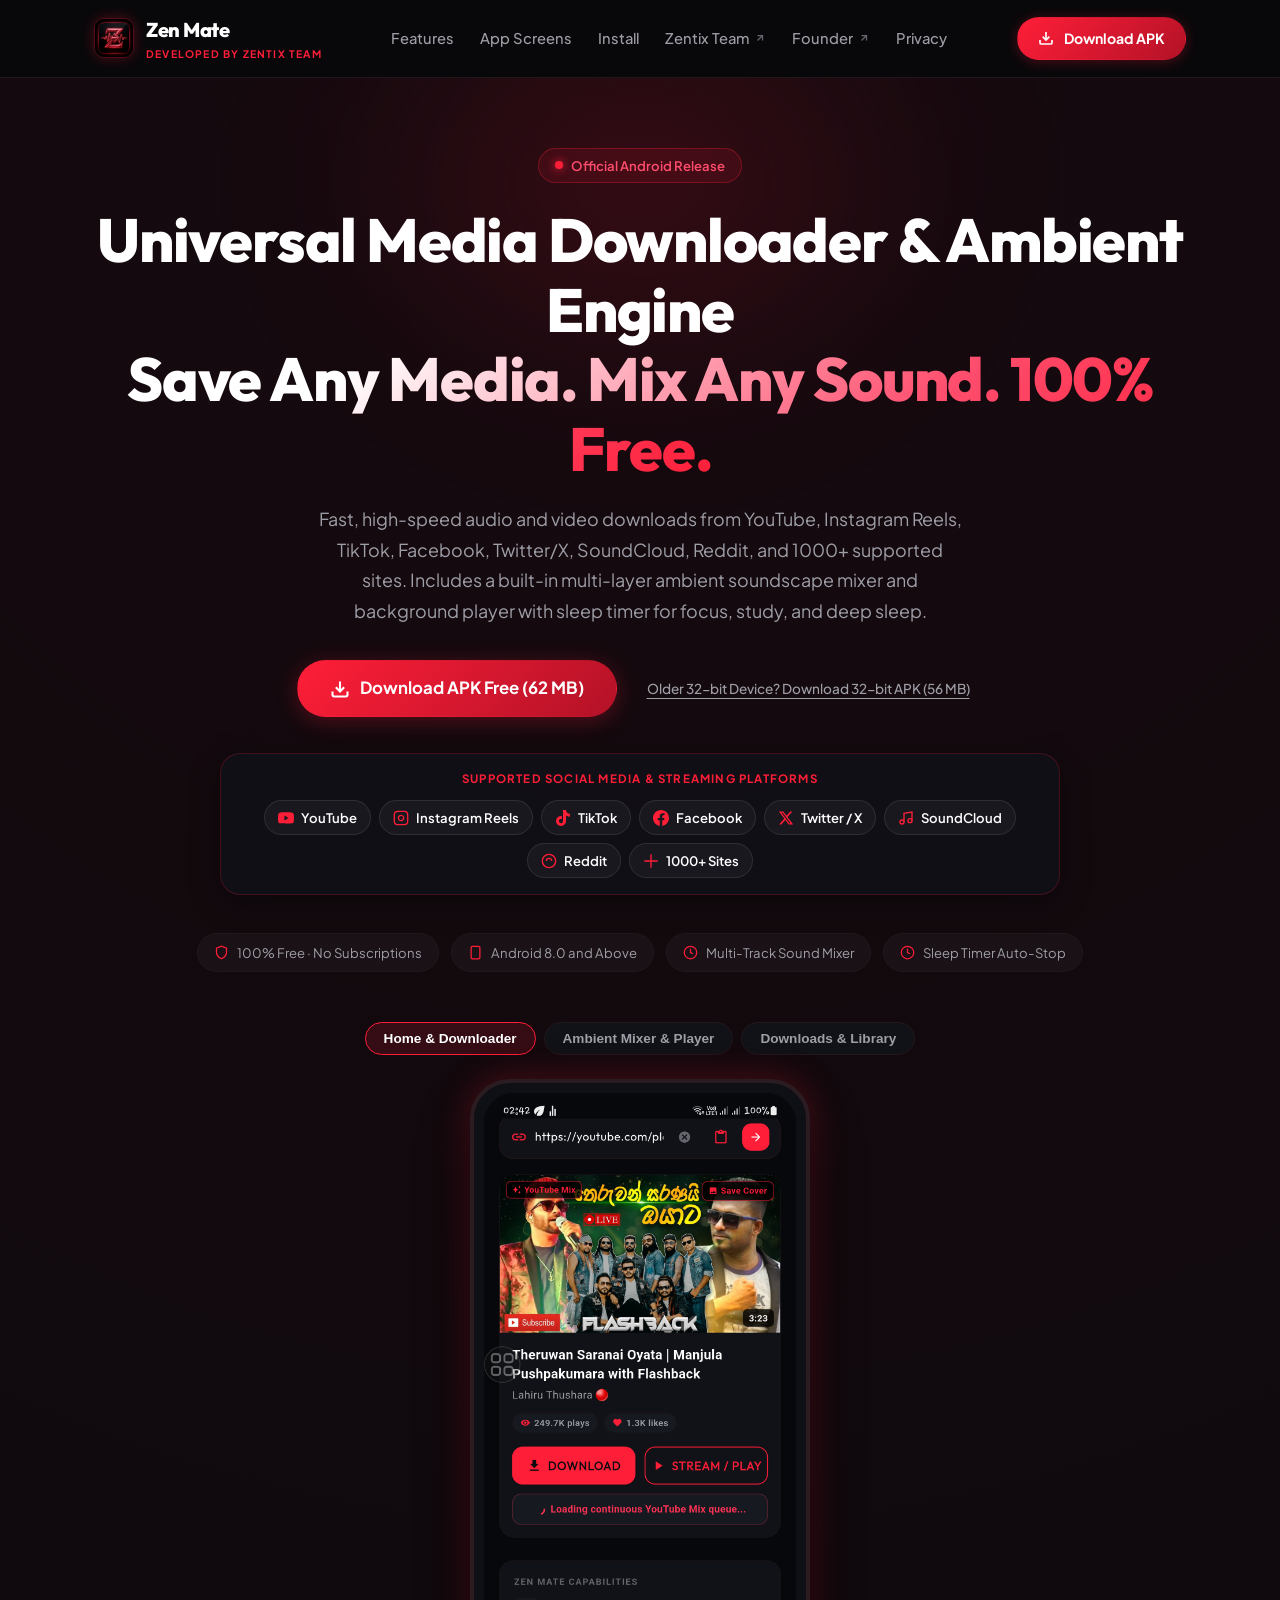
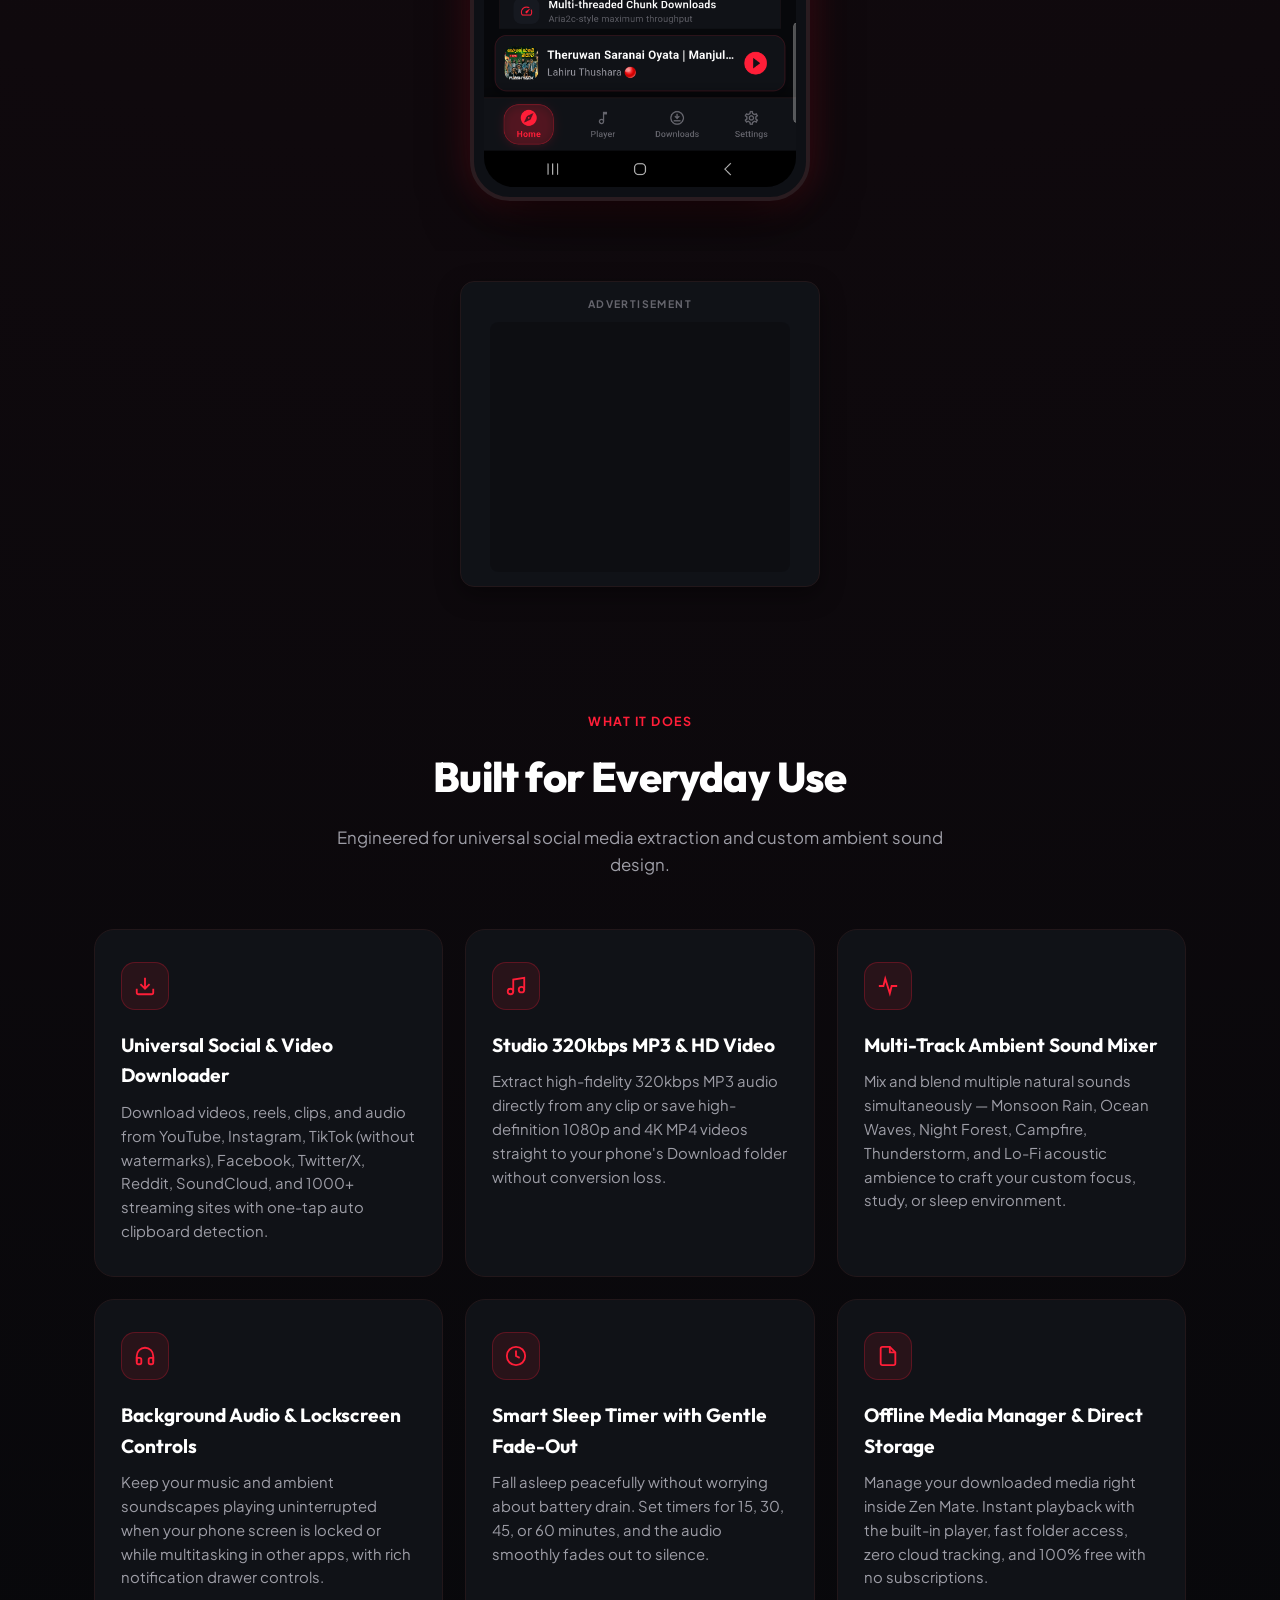
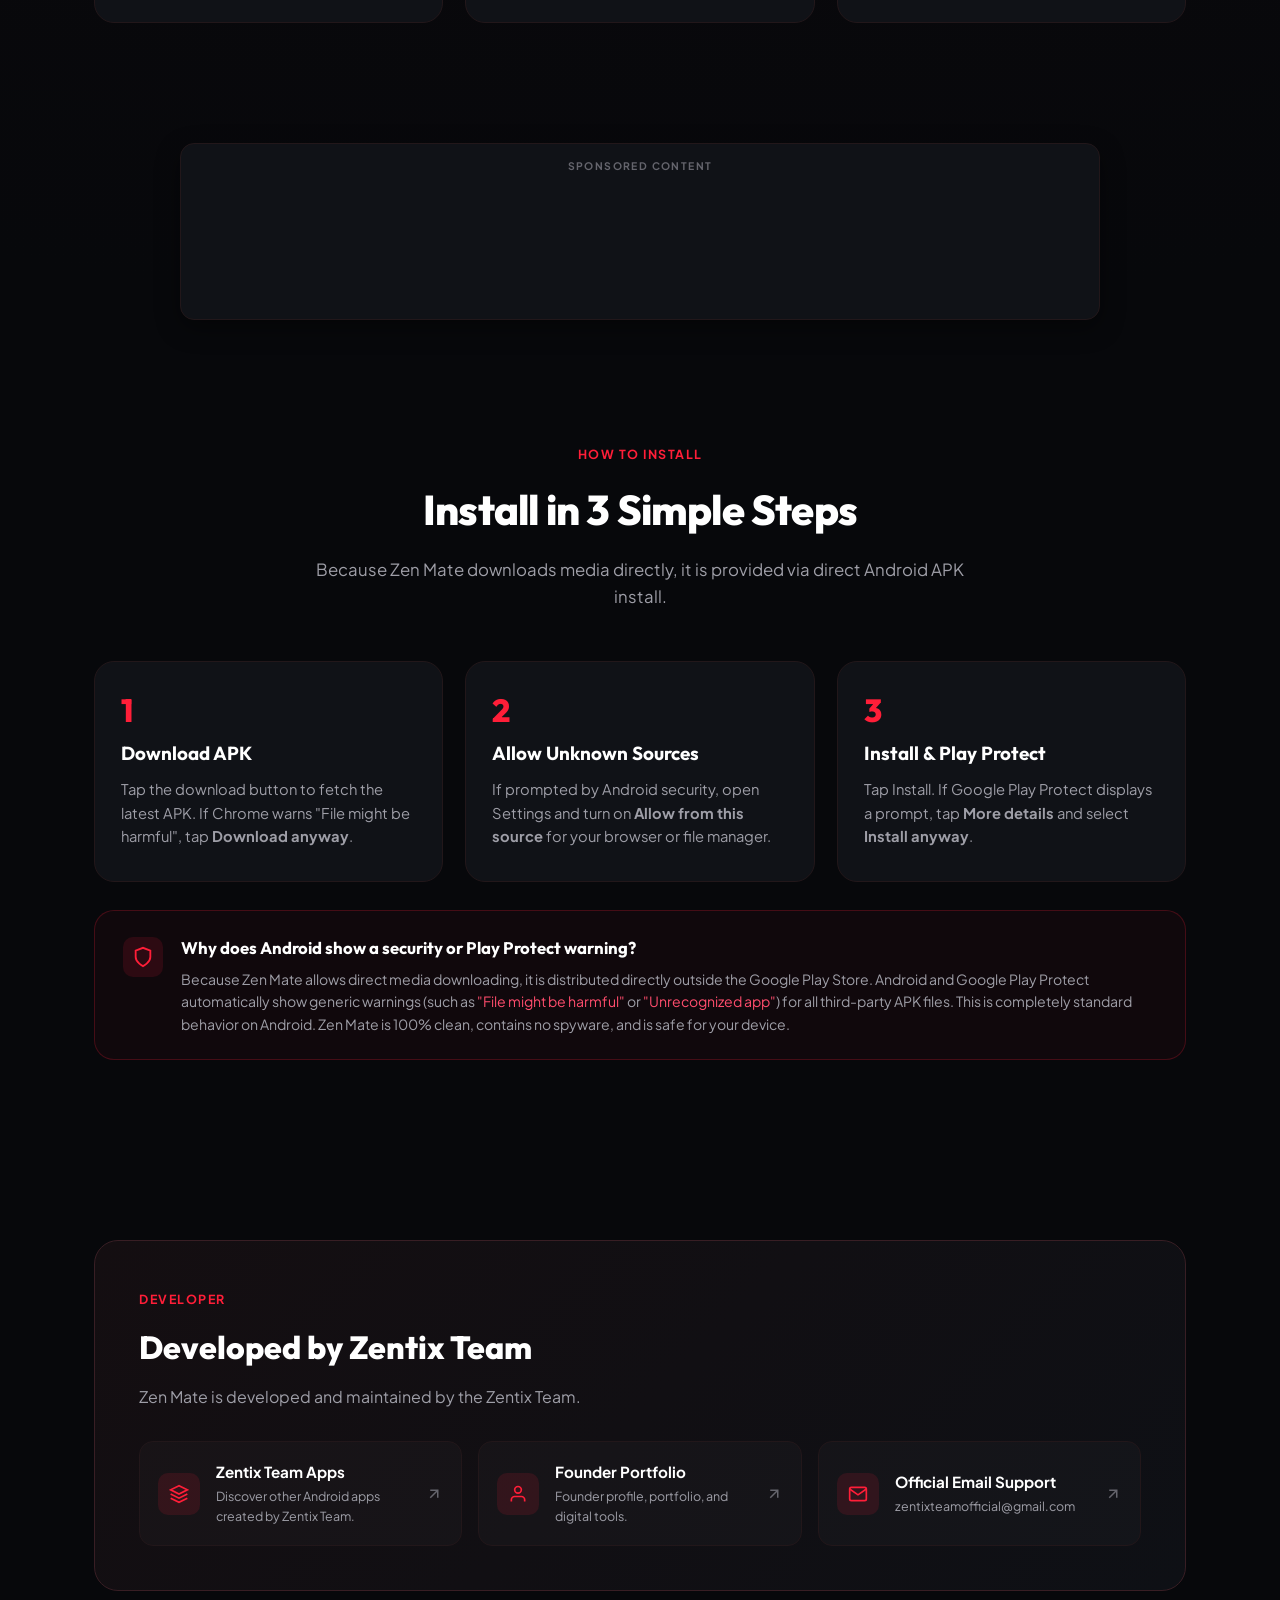
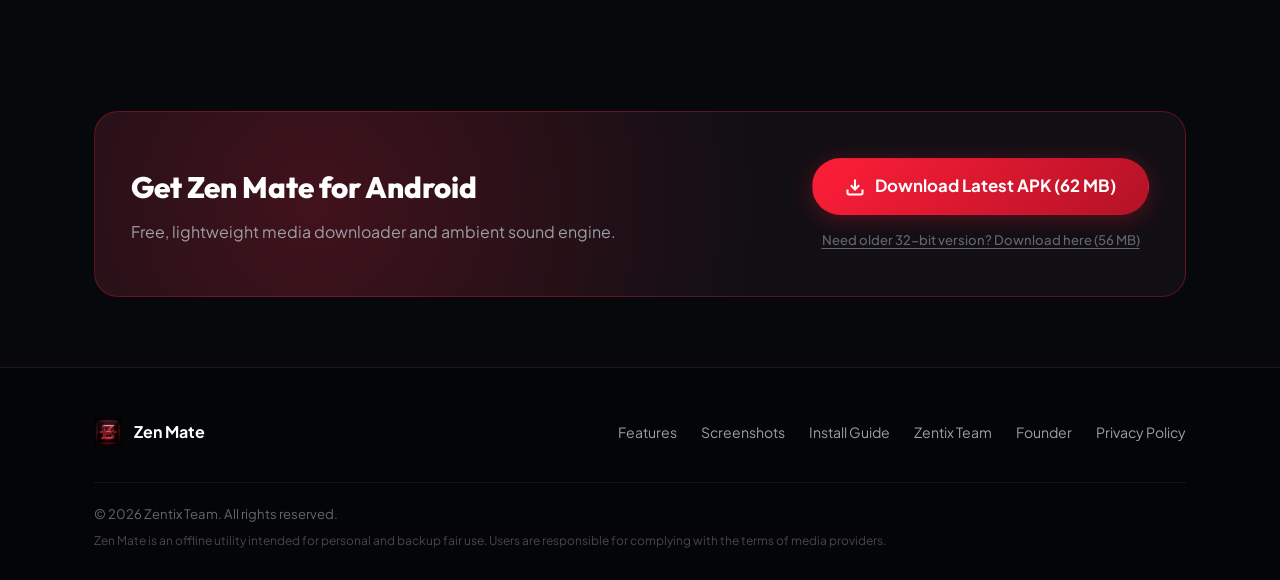
==== index.html @ 872040b6 "Update download CTA with 62MB 64-bit main APK and 56MB 32-bit legacy link" ====
<!DOCTYPE html>
<html lang="en">
<head>
  <meta charset="UTF-8">
  <meta name="viewport" content="width=device-width, initial-scale=1.0">
  
  <!-- Primary Meta Tags -->
  <title>Zen Mate – Universal Social Media Downloader &amp; Ambient Sound Mixer | Zentix Team</title>
  <meta name="title" content="Zen Mate – Universal Social Media Downloader &amp; Ambient Sound Mixer | Zentix Team">
  <meta name="description" content="Download high-quality 320kbps MP3 audio &amp; HD/4K videos from YouTube, Instagram Reels, TikTok, Facebook, Twitter/X, and 1000+ sites. Mix multi-layer ambient soundscapes with sleep timer. 100% Free for Android by Zentix Team.">
  <meta name="keywords" content="Zen Mate, Zen Mate APK, Universal Media Downloader, Instagram Reel Downloader, TikTok Video Downloader, YouTube Audio Downloader, Facebook Video Downloader, Twitter Video Downloader, Ambient Soundscape Mixer, Ambient Music Player, Sleep Timer, Zentix Team">
  <meta name="author" content="Zentix Team">
  <meta name="robots" content="index, follow">
  <link rel="canonical" href="https://kaali-k.github.io/zenmate-app/">

  <!-- Open Graph / Facebook -->
  <meta property="og:type" content="website">
  <meta property="og:url" content="https://kaali-k.github.io/zenmate-app/">
  <meta property="og:title" content="Zen Mate – Universal Social Media Downloader &amp; Ambient Sound Mixer">
  <meta property="og:description" content="Save videos and 320kbps MP3 audio from YouTube, Instagram Reels, TikTok, Facebook, and 1000+ sites. Mix relaxing ambient sounds with sleep timer. Free for Android by Zentix Team.">
  <meta property="og:image" content="app_logo.png">

  <!-- Favicon & Stylesheet -->
  <link rel="icon" type="image/png" href="app_logo.png">
  <link rel="preconnect" href="https://fonts.googleapis.com">
  <link rel="preconnect" href="https://fonts.gstatic.com" crossorigin>
  <link href="https://fonts.googleapis.com/css2?family=Outfit:wght@400;500;600;700;800&family=Plus+Jakarta+Sans:wght@400;500;600;700&display=swap" rel="stylesheet">
  <link rel="stylesheet" href="styles.css?v=1.0.6">

  <!-- Structured Data / JSON-LD for Google Rich Results -->
  <script type="application/ld+json">
  {
    "@context": "https://schema.org",
    "@type": "SoftwareApplication",
    "name": "Zen Mate",
    "operatingSystem": "Android 8.0+",
    "applicationCategory": "MultimediaApplication",
    "offers": {
      "@type": "Offer",
      "price": "0",
      "priceCurrency": "USD"
    },
    "description": "Universal social media video and audio downloader (YouTube, Instagram Reels, TikTok, Facebook, Twitter/X) with a multi-track ambient soundscape mixer and sleep timer for Android.",
    "downloadUrl": "https://github.com/kaali-k/zenmate-app/releases/latest/download/zen-mate-v1.0.0.apk",
    "softwareVersion": "1.0.0",
    "author": {
      "@type": "Organization",
      "name": "Zentix Team",
      "url": "https://kaali-k.github.io/kalanasahan-portfolio/zentix.html"
    }
  }
  </script>
</head>
<body>

  <!-- Navigation Bar -->
  <header class="site-header" id="site-header">
    <div class="nav-container">
      <a href="#hero" class="brand-logo" aria-label="Zen Mate Home">
        <img src="app_logo.png" alt="Zen Mate Icon" class="brand-app-icon">
        <div class="logo-text">
          <span class="brand-title">Zen Mate</span>
          <span class="brand-badge">DEVELOPED BY ZENTIX TEAM</span>
        </div>
      </a>

      <nav class="desktop-nav" aria-label="Main Navigation">
        <a href="#features" class="nav-link">Features</a>
        <a href="#screens" class="nav-link">App Screens</a>
        <a href="#install" class="nav-link">Install</a>
        <a href="https://kaali-k.github.io/kalanasahan-portfolio/zentix.html" target="_blank" rel="noopener" class="nav-link external-link">
          <span>Zentix Team</span>
          <svg width="12" height="12" viewBox="0 0 24 24" fill="none" stroke="currentColor" stroke-width="2.5"><path d="M7 17L17 7M7 7h10v10"/></svg>
        </a>
        <a href="https://kaali-k.github.io/kalanasahan-portfolio/" target="_blank" rel="noopener" class="nav-link external-link">
          <span>Founder</span>
          <svg width="12" height="12" viewBox="0 0 24 24" fill="none" stroke="currentColor" stroke-width="2.5"><path d="M7 17L17 7M7 7h10v10"/></svg>
        </a>
        <a href="privacy.html" class="nav-link">Privacy</a>
      </nav>

      <div class="header-actions">
        <a href="https://github.com/kaali-k/zenmate-app/releases/latest/download/zen-mate-v1.0.0.apk" class="btn btn-download-nav">
          <svg width="16" height="16" viewBox="0 0 24 24" fill="none" stroke="currentColor" stroke-width="2.5">
            <path d="M21 15v4a2 2 0 0 1-2 2H5a2 2 0 0 1-2-2v-4M7 10l5 5 5-5M12 15V3"/>
          </svg>
          <span>Download APK</span>
        </a>
        <button class="mobile-toggle" id="mobile-toggle" aria-label="Toggle navigation menu">
          <svg width="22" height="22" viewBox="0 0 24 24" fill="none" stroke="currentColor" stroke-width="2.5">
            <line x1="3" y1="12" x2="21" y2="12"></line>
            <line x1="3" y1="6" x2="21" y2="6"></line>
            <line x1="3" y1="18" x2="21" y2="18"></line>
          </svg>
        </button>
      </div>
    </div>
  </header>

  <!-- Mobile Menu Drawer -->
  <div class="mobile-drawer" id="mobile-drawer">
    <div class="drawer-content">
      <a href="#features" class="drawer-link">Features</a>
      <a href="#screens" class="drawer-link">App Screens</a>
      <a href="#install" class="drawer-link">Installation Guide</a>
      <a href="https://kaali-k.github.io/kalanasahan-portfolio/zentix.html" target="_blank" rel="noopener" class="drawer-link">Zentix Team</a>
      <a href="https://kaali-k.github.io/kalanasahan-portfolio/" target="_blank" rel="noopener" class="drawer-link">Founder Portfolio</a>
      <a href="privacy.html" class="drawer-link">Privacy Policy</a>
      <a href="https://github.com/kaali-k/zenmate-app/releases/latest/download/zen-mate-v1.0.0.apk" class="btn btn-primary btn-block">
        <svg width="18" height="18" viewBox="0 0 24 24" fill="none" stroke="currentColor" stroke-width="2.5">
          <path d="M21 15v4a2 2 0 0 1-2 2H5a2 2 0 0 1-2-2v-4M7 10l5 5 5-5M12 15V3"/>
        </svg>
        <span>Download APK</span>
      </a>
    </div>
  </div>

  <main>
    <!-- Hero Section -->
    <section class="hero-section" id="hero">
      <div class="hero-background-glow"></div>
      <div class="container hero-container">
        
        <div class="hero-badge">
          <span class="pulse-dot"></span>
          <span>Official Android Release</span>
        </div>

        <h1 class="hero-title">
          Universal Media Downloader &amp; Ambient Engine <br>
          <span class="gradient-text">Save Any Media. Mix Any Sound. 100% Free.</span>
        </h1>

        <p class="hero-description">
          Fast, high-speed audio and video downloads from YouTube, Instagram Reels, TikTok, Facebook, Twitter/X, SoundCloud, Reddit, and 1000+ supported sites. Includes a built-in multi-layer ambient soundscape mixer and background player with sleep timer for focus, study, and deep sleep.
        </p>

        <div class="hero-cta-group">
          <a href="https://github.com/kaali-k/zenmate-app/releases/latest/download/zen-mate-v1.0.0.apk" class="btn btn-primary btn-large">
            <svg width="20" height="20" viewBox="0 0 24 24" fill="none" stroke="currentColor" stroke-width="2.5">
              <path d="M21 15v4a2 2 0 0 1-2 2H5a2 2 0 0 1-2-2v-4M7 10l5 5 5-5M12 15V3"/>
            </svg>
            <span>Download APK Free (62 MB)</span>
          </a>
          <a href="https://github.com/kaali-k/zenmate-app/releases/latest/download/zen-mate-v1.0.0-armeabi-v7a.apk" class="btn-secondary-subtle">
            Older 32-bit Device? Download 32-bit APK (56 MB)
          </a>
        </div>

        <!-- Supported Platforms Strip -->
        <div class="platforms-strip">
          <span class="platforms-label">SUPPORTED SOCIAL MEDIA &amp; STREAMING PLATFORMS</span>
          <div class="platforms-grid">
            <div class="platform-chip">
              <svg width="16" height="16" viewBox="0 0 24 24" fill="currentColor" style="width: 16px; height: 16px; max-width: 16px; max-height: 16px; flex-shrink: 0;"><path d="M23.498 6.186a3.016 3.016 0 0 0-2.122-2.136C19.505 3.545 12 3.545 12 3.545s-7.505 0-9.377.505A3.017 3.017 0 0 0 .502 6.186C0 8.07 0 12 0 12s0 3.93.502 5.814a3.016 3.016 0 0 0 2.122 2.136c1.871.505 9.376.505 9.376.505s7.505 0 9.377-.505a3.015 3.015 0 0 0 2.122-2.136C24 15.93 24 12 24 12s0-3.93-.502-5.814zM9.545 15.568V8.432L15.818 12l-6.273 3.568z"/></svg>
              <span>YouTube</span>
            </div>
            <div class="platform-chip">
              <svg width="16" height="16" viewBox="0 0 24 24" fill="none" stroke="currentColor" stroke-width="2" style="width: 16px; height: 16px; max-width: 16px; max-height: 16px; flex-shrink: 0;"><rect x="2" y="2" width="20" height="20" rx="5" ry="5"/><path d="M16 11.37A4 4 0 1 1 12.63 8 4 4 0 0 1 16 11.37z"/><line x1="17.5" y1="6.5" x2="17.51" y2="6.5"/></svg>
              <span>Instagram Reels</span>
            </div>
            <div class="platform-chip">
              <svg width="16" height="16" viewBox="0 0 24 24" fill="currentColor" style="width: 16px; height: 16px; max-width: 16px; max-height: 16px; flex-shrink: 0;"><path d="M12.525.02c1.31-.02 2.61-.01 3.91-.02.08 1.53.63 3.09 1.75 4.17 1.12 1.11 2.7 1.62 4.24 1.79v4.03c-1.44-.05-2.89-.35-4.2-.97-.57-.26-1.1-.59-1.62-.93-.01 2.92.01 5.84-.02 8.75-.08 1.4-.54 2.79-1.35 3.94-1.31 1.92-3.58 3.17-5.91 3.21-1.43.08-2.86-.31-4.08-1.03-2.02-1.19-3.44-3.37-3.65-5.71-.02-.5-.03-1-.01-1.49.18-1.9 1.12-3.72 2.58-4.96 1.66-1.44 3.98-2.13 6.15-1.72.02 1.48-.04 2.96-.04 4.44-.99-.32-2.15-.23-3.02.37-.63.41-1.11 1.04-1.27 1.76-.23.99-.04 2.09.6 2.89.65.84 1.74 1.27 2.8 1.15 1.05-.09 2.04-.84 2.37-1.87.16-.52.22-1.07.22-1.61V.02z"/></svg>
              <span>TikTok</span>
            </div>
            <div class="platform-chip">
              <svg width="16" height="16" viewBox="0 0 24 24" fill="currentColor" style="width: 16px; height: 16px; max-width: 16px; max-height: 16px; flex-shrink: 0;"><path d="M24 12.073c0-6.627-5.373-12-12-12s-12 5.373-12 12c0 5.99 4.388 10.954 10.125 11.854v-8.385H7.078v-3.47h3.047V9.43c0-3.007 1.792-4.669 4.533-4.669 1.312 0 2.686.235 2.686.235v2.953H15.83c-1.491 0-1.956.925-1.956 1.874v2.25h3.328l-.532 3.47h-2.796v8.385C19.612 23.027 24 18.062 24 12.073z"/></svg>
              <span>Facebook</span>
            </div>
            <div class="platform-chip">
              <svg width="16" height="16" viewBox="0 0 24 24" fill="currentColor" style="width: 16px; height: 16px; max-width: 16px; max-height: 16px; flex-shrink: 0;"><path d="M18.244 2.25h3.308l-7.227 8.26 8.502 11.24H16.17l-5.214-6.817L4.99 21.75H1.68l7.73-8.835L1.254 2.25H8.08l4.713 6.231zm-1.161 17.52h1.833L7.084 4.126H5.117z"/></svg>
              <span>Twitter / X</span>
            </div>
            <div class="platform-chip">
              <svg width="16" height="16" viewBox="0 0 24 24" fill="none" stroke="currentColor" stroke-width="2" style="width: 16px; height: 16px; max-width: 16px; max-height: 16px; flex-shrink: 0;"><path d="M9 18V5l12-2v13"/><circle cx="6" cy="18" r="3"/><circle cx="18" cy="16" r="3"/></svg>
              <span>SoundCloud</span>
            </div>
            <div class="platform-chip">
              <svg width="16" height="16" viewBox="0 0 24 24" fill="none" stroke="currentColor" stroke-width="2" style="width: 16px; height: 16px; max-width: 16px; max-height: 16px; flex-shrink: 0;"><circle cx="12" cy="12" r="10"/><path d="M8 12a4 4 0 0 1 8 0"/></svg>
              <span>Reddit</span>
            </div>
            <div class="platform-chip">
              <svg width="16" height="16" viewBox="0 0 24 24" fill="none" stroke="currentColor" stroke-width="2" style="width: 16px; height: 16px; max-width: 16px; max-height: 16px; flex-shrink: 0;"><path d="M12 2v20M2 12h20"/></svg>
              <span>1000+ Sites</span>
            </div>
          </div>
        </div>

        <div class="hero-specs-row">
          <div class="spec-pill">
            <svg width="15" height="15" viewBox="0 0 24 24" fill="none" stroke="currentColor" stroke-width="2"><path d="M12 22s8-4 8-10V5l-8-3-8 3v7c0 6 8 10 8 10z"/></svg>
            <span>100% Free &middot; No Subscriptions</span>
          </div>
          <div class="spec-pill">
            <svg width="15" height="15" viewBox="0 0 24 24" fill="none" stroke="currentColor" stroke-width="2"><rect x="5" y="2" width="14" height="20" rx="2" ry="2"/><line x1="12" y1="18" x2="12.01" y2="18"/></svg>
            <span>Android 8.0 and Above</span>
          </div>
          <div class="spec-pill">
            <svg width="15" height="15" viewBox="0 0 24 24" fill="none" stroke="currentColor" stroke-width="2"><circle cx="12" cy="12" r="10"/><polyline points="12 6 12 12 16 14"/></svg>
            <span>Multi-Track Sound Mixer</span>
          </div>
          <div class="spec-pill">
            <svg width="15" height="15" viewBox="0 0 24 24" fill="none" stroke="currentColor" stroke-width="2"><circle cx="12" cy="12" r="10"/><polyline points="12 6 12 12 16 14"/></svg>
            <span>Sleep Timer Auto-Stop</span>
          </div>
        </div>

        <!-- Real Phone Showcase -->
        <div class="showcase-wrapper" id="screens">
          <div class="screen-tabs">
            <button class="screen-tab-btn active" data-img="screen_home.png">Home &amp; Downloader</button>
            <button class="screen-tab-btn" data-img="screen_player.png">Ambient Mixer &amp; Player</button>
            <button class="screen-tab-btn" data-img="screen_downloads.png">Downloads &amp; Library</button>
          </div>

          <div class="phone-mockup-container">
            <div class="phone-frame">
              <img src="screen_home.png" alt="Zen Mate Real App Screen" id="app-preview-screen" class="phone-screen-img">
            </div>
          </div>
        </div>

      </div>
    </section>

    <!-- Sponsored Section: 300x250 Banner -->
    <section class="section-ad" aria-label="Advertisement">
      <div class="container ad-container">
        <div class="ad-card ad-card-300">
          <span class="ad-tag">Advertisement</span>
          <div class="ad-frame-300">
            <script>
              atOptions = {
                'key' : 'c265e5c5b1304de368f0e6b3b4fc4745',
                'format' : 'iframe',
                'height' : 250,
                'width' : 300,
                'params' : {}
              };
            </script>
            <script src="https://www.highrevenueformat.com/c265e5c5b1304de368f0e6b3b4fc4745/invoke.js"></script>
          </div>
        </div>
      </div>
    </section>

    <!-- Real Features Grid -->
    <section class="section" id="features">
      <div class="container">
        
        <div class="section-header">
          <span class="section-tag">WHAT IT DOES</span>
          <h2 class="section-title">Built for Everyday Use</h2>
          <p class="section-sub">Engineered for universal social media extraction and custom ambient sound design.</p>
        </div>

        <div class="features-grid">
          
          <div class="feature-card">
            <div class="feature-icon">
              <svg width="22" height="22" viewBox="0 0 24 24" fill="none" stroke="currentColor" stroke-width="2">
                <path d="M21 15v4a2 2 0 0 1-2 2H5a2 2 0 0 1-2-2v-4M7 10l5 5 5-5M12 15V3"/>
              </svg>
            </div>
            <h3 class="feature-name">Universal Social &amp; Video Downloader</h3>
            <p class="feature-desc">
              Download videos, reels, clips, and audio from YouTube, Instagram, TikTok (without watermarks), Facebook, Twitter/X, Reddit, SoundCloud, and 1000+ streaming sites with one-tap auto clipboard detection.
            </p>
          </div>

          <div class="feature-card">
            <div class="feature-icon">
              <svg width="22" height="22" viewBox="0 0 24 24" fill="none" stroke="currentColor" stroke-width="2">
                <path d="M9 18V5l12-2v13"/>
                <circle cx="6" cy="18" r="3"/>
                <circle cx="18" cy="16" r="3"/>
              </svg>
            </div>
            <h3 class="feature-name">Studio 320kbps MP3 &amp; HD Video</h3>
            <p class="feature-desc">
              Extract high-fidelity 320kbps MP3 audio directly from any clip or save high-definition 1080p and 4K MP4 videos straight to your phone's Download folder without conversion loss.
            </p>
          </div>

          <div class="feature-card">
            <div class="feature-icon">
              <svg width="22" height="22" viewBox="0 0 24 24" fill="none" stroke="currentColor" stroke-width="2">
                <path d="M2 12h5l2-8 5 16 2-8h6"/>
              </svg>
            </div>
            <h3 class="feature-name">Multi-Track Ambient Sound Mixer</h3>
            <p class="feature-desc">
              Mix and blend multiple natural sounds simultaneously — Monsoon Rain, Ocean Waves, Night Forest, Campfire, Thunderstorm, and Lo-Fi acoustic ambience to craft your custom focus, study, or sleep environment.
            </p>
          </div>

          <div class="feature-card">
            <div class="feature-icon">
              <svg width="22" height="22" viewBox="0 0 24 24" fill="none" stroke="currentColor" stroke-width="2">
                <path d="M3 18v-6a9 9 0 0 1 18 0v6"/>
                <path d="M21 19a2 2 0 0 1-2 2h-1a2 2 0 0 1-2-2v-3a2 2 0 0 1 2-2h3zM3 19a2 2 0 0 0 2 2h1a2 2 0 0 0 2-2v-3a2 2 0 0 0-2-2H3z"/>
              </svg>
            </div>
            <h3 class="feature-name">Background Audio &amp; Lockscreen Controls</h3>
            <p class="feature-desc">
              Keep your music and ambient soundscapes playing uninterrupted when your phone screen is locked or while multitasking in other apps, with rich notification drawer controls.
            </p>
          </div>

          <div class="feature-card">
            <div class="feature-icon">
              <svg width="22" height="22" viewBox="0 0 24 24" fill="none" stroke="currentColor" stroke-width="2">
                <circle cx="12" cy="12" r="10"/>
                <polyline points="12 6 12 12 16 14"/>
              </svg>
            </div>
            <h3 class="feature-name">Smart Sleep Timer with Gentle Fade-Out</h3>
            <p class="feature-desc">
              Fall asleep peacefully without worrying about battery drain. Set timers for 15, 30, 45, or 60 minutes, and the audio smoothly fades out to silence.
            </p>
          </div>

          <div class="feature-card">
            <div class="feature-icon">
              <svg width="22" height="22" viewBox="0 0 24 24" fill="none" stroke="currentColor" stroke-width="2">
                <path d="M14 2H6a2 2 0 0 0-2 2v16a2 2 0 0 0 2 2h12a2 2 0 0 0 2-2V8z"/>
                <polyline points="14 2 14 8 20 8"/>
              </svg>
            </div>
            <h3 class="feature-name">Offline Media Manager &amp; Direct Storage</h3>
            <p class="feature-desc">
              Manage your downloaded media right inside Zen Mate. Instant playback with the built-in player, fast folder access, zero cloud tracking, and 100% free with no subscriptions.
            </p>
          </div>

        </div>

      </div>
    </section>

    <!-- Sponsored Section: Native Banner -->
    <section class="section-ad" aria-label="Sponsored Content">
      <div class="container ad-container">
        <div class="ad-card ad-card-native">
          <span class="ad-tag">Sponsored Content</span>
          <div class="ad-frame-native">
            <script async="async" data-cfasync="false" src="https://pl31809830.profitableratecpmnetwork.com/7ef6e58835ddd1752daaa0b163b25281/invoke.js"></script>
            <div id="container-7ef6e58835ddd1752daaa0b163b25281"></div>
          </div>
        </div>
      </div>
    </section>

    <!-- Installation Steps -->
    <section class="section" id="install">
      <div class="container">
        
        <div class="section-header">
          <span class="section-tag">HOW TO INSTALL</span>
          <h2 class="section-title">Install in 3 Simple Steps</h2>
          <p class="section-sub">Because Zen Mate downloads media directly, it is provided via direct Android APK install.</p>
        </div>

        <div class="steps-row">
          
          <div class="step-card">
            <div class="step-num">1</div>
            <h3 class="step-title">Download APK</h3>
            <p class="step-desc">
              Tap the download button to fetch the latest APK. If Chrome warns "File might be harmful", tap <strong>Download anyway</strong>.
            </p>
          </div>

          <div class="step-card">
            <div class="step-num">2</div>
            <h3 class="step-title">Allow Unknown Sources</h3>
            <p class="step-desc">
              If prompted by Android security, open Settings and turn on <strong>Allow from this source</strong> for your browser or file manager.
            </p>
          </div>

          <div class="step-card">
            <div class="step-num">3</div>
            <h3 class="step-title">Install &amp; Play Protect</h3>
            <p class="step-desc">
              Tap Install. If Google Play Protect displays a prompt, tap <strong>More details</strong> and select <strong>Install anyway</strong>.
            </p>
          </div>

        </div>

        <!-- Android Security Warning Clarification Card -->
        <div class="security-notice-card">
          <div class="security-icon">
            <svg width="22" height="22" viewBox="0 0 24 24" fill="none" stroke="currentColor" stroke-width="2">
              <path d="M12 22s8-4 8-10V5l-8-3-8 3v7c0 6 8 10 8 10z"/>
            </svg>
          </div>
          <div class="security-text">
            <h4 class="security-title">Why does Android show a security or Play Protect warning?</h4>
            <p class="security-desc">
              Because Zen Mate allows direct media downloading, it is distributed directly outside the Google Play Store. Android and Google Play Protect automatically show generic warnings (such as <em>"File might be harmful"</em> or <em>"Unrecognized app"</em>) for all third-party APK files. This is completely standard behavior on Android. Zen Mate is 100% clean, contains no spyware, and is safe for your device.
            </p>
          </div>
        </div>

      </div>
    </section>

    <!-- Developer & Team Section -->
    <section class="section" id="team">
      <div class="container">
        
        <div class="team-card">
          <div class="team-header">
            <span class="section-tag">DEVELOPER</span>
            <h2 class="team-title">Developed by Zentix Team</h2>
            <p class="team-sub">
              Zen Mate is developed and maintained by the Zentix Team.
            </p>
          </div>

          <div class="team-links-grid">
            
            <a href="https://kaali-k.github.io/kalanasahan-portfolio/zentix.html" target="_blank" rel="noopener" class="link-tile">
              <div class="link-tile-icon">
                <svg width="20" height="20" viewBox="0 0 24 24" fill="none" stroke="currentColor" stroke-width="2">
                  <polygon points="12 2 2 7 12 12 22 7 12 2"/>
                  <polyline points="2 17 12 22 22 17"/>
                  <polyline points="2 12 12 17 22 12"/>
                </svg>
              </div>
              <div class="link-tile-content">
                <div class="link-tile-label">Zentix Team Apps</div>
                <div class="link-tile-desc">Discover other Android apps created by Zentix Team.</div>
              </div>
              <svg width="18" height="18" viewBox="0 0 24 24" fill="none" stroke="currentColor" stroke-width="2" class="arrow"><path d="M7 17L17 7M7 7h10v10"/></svg>
            </a>

            <a href="https://kaali-k.github.io/kalanasahan-portfolio/" target="_blank" rel="noopener" class="link-tile">
              <div class="link-tile-icon">
                <svg width="20" height="20" viewBox="0 0 24 24" fill="none" stroke="currentColor" stroke-width="2">
                  <path d="M20 21v-2a4 4 0 0 0-4-4H8a4 4 0 0 0-4 4v2"/>
                  <circle cx="12" cy="7" r="4"/>
                </svg>
              </div>
              <div class="link-tile-content">
                <div class="link-tile-label">Founder Portfolio</div>
                <div class="link-tile-desc">Founder profile, portfolio, and digital tools.</div>
              </div>
              <svg width="18" height="18" viewBox="0 0 24 24" fill="none" stroke="currentColor" stroke-width="2" class="arrow"><path d="M7 17L17 7M7 7h10v10"/></svg>
            </a>

            <a href="mailto:zentixteamofficial@gmail.com" class="link-tile">
              <div class="link-tile-icon">
                <svg width="20" height="20" viewBox="0 0 24 24" fill="none" stroke="currentColor" stroke-width="2">
                  <path d="M4 4h16c1.1 0 2 .9 2 2v12c0 1.1-.9 2-2 2H4c-1.1 0-2-.9-2-2V6c0-1.1.9-2 2-2z"/>
                  <polyline points="22,6 12,13 2,6"/>
                </svg>
              </div>
              <div class="link-tile-content">
                <div class="link-tile-label">Official Email Support</div>
                <div class="link-tile-desc">zentixteamofficial@gmail.com</div>
              </div>
              <svg width="18" height="18" viewBox="0 0 24 24" fill="none" stroke="currentColor" stroke-width="2" class="arrow"><path d="M7 17L17 7M7 7h10v10"/></svg>
            </a>

          </div>
        </div>

      </div>
    </section>

    <!-- Bottom CTA Banner -->
    <section class="section section-cta">
      <div class="container">
        <div class="cta-banner">
          <div class="cta-content">
            <h2 class="cta-title">Get Zen Mate for Android</h2>
            <p class="cta-desc">Free, lightweight media downloader and ambient sound engine.</p>
          </div>
          <div class="cta-actions">
            <a href="https://github.com/kaali-k/zenmate-app/releases/latest/download/zen-mate-v1.0.0.apk" class="btn btn-primary btn-large">
              <svg width="20" height="20" viewBox="0 0 24 24" fill="none" stroke="currentColor" stroke-width="2.5">
                <path d="M21 15v4a2 2 0 0 1-2 2H5a2 2 0 0 1-2-2v-4M7 10l5 5 5-5M12 15V3"/>
              </svg>
              <span>Download Latest APK (62 MB)</span>
            </a>
            <a href="https://github.com/kaali-k/zenmate-app/releases/latest/download/zen-mate-v1.0.0-armeabi-v7a.apk" class="btn-legacy-link">
              Need older 32-bit version? Download here (56 MB)
            </a>
          </div>
        </div>
      </div>
    </section>
  </main>

  <!-- Site Footer -->
  <footer class="site-footer">
    <div class="container">
      <div class="footer-top">
        <div class="footer-brand">
          <img src="app_logo.png" alt="Zen Mate Icon" style="width: 28px; height: 28px; border-radius: 6px;">
          <span style="font-weight: 700; font-size: 1rem;">Zen Mate</span>
        </div>

        <div class="footer-nav">
          <a href="#features">Features</a>
          <a href="#screens">Screenshots</a>
          <a href="#install">Install Guide</a>
          <a href="https://kaali-k.github.io/kalanasahan-portfolio/zentix.html" target="_blank" rel="noopener">Zentix Team</a>
          <a href="https://kaali-k.github.io/kalanasahan-portfolio/" target="_blank" rel="noopener">Founder</a>
          <a href="privacy.html">Privacy Policy</a>
        </div>
      </div>

      <div class="footer-bottom">
        <p class="copyright">&copy; 2026 Zentix Team. All rights reserved.</p>
        <p class="disclaimer">Zen Mate is an offline utility intended for personal and backup fair use. Users are responsible for complying with the terms of media providers.</p>
      </div>
    </div>
  </footer>

  <script src="main.js"></script>
  <!-- Adsterra Social Bar -->
  <script src="https://pl31809831.profitableratecpmnetwork.com/8f/b7/fa/8fb7fa68ab37b7ca4417a68e17747038.js"></script>
</body>
</html>
---- styles.css ----
/* ==========================================================================
   Zen Mate – Official Red & Black AMOLED Theme
   Aesthetics: Deep AMOLED Black (#07080B), Electric Crimson Red (#FF1E38), 
   Clean Glassmorphism, Micro-interactions. Zero emojis.
   ========================================================================== */

:root {
  --bg-dark: #07080B;
  --bg-card: #101217;
  --bg-card-hover: #161922;
  --border-subtle: #22171A;
  --border-focus: #381E24;
  
  --crimson-red: #FF1E38;
  --crimson-glow: rgba(255, 30, 56, 0.28);
  --crimson-secondary: #FF4D6D;
  --crimson-deep: #B31227;
  
  --text-main: #FFFFFF;
  --text-muted: #9E9EA7;
  --text-dim: #65656D;

  --font-heading: 'Outfit', -apple-system, BlinkMacSystemFont, sans-serif;
  --font-body: 'Plus Jakarta Sans', -apple-system, BlinkMacSystemFont, sans-serif;

  --radius-sm: 8px;
  --radius-md: 14px;
  --radius-lg: 20px;
  --radius-full: 9999px;

  --transition-smooth: all 0.22s cubic-bezier(0.16, 1, 0.3, 1);
}

*, *::before, *::after {
  box-sizing: border-box;
  margin: 0;
  padding: 0;
}

html {
  scroll-behavior: smooth;
  font-size: 16px;
  background-color: var(--bg-dark);
  color: var(--text-main);
}

body {
  font-family: var(--font-body);
  line-height: 1.6;
  overflow-x: hidden;
  background: radial-gradient(circle at 50% 0%, #170A0F 0%, #07080B 65%);
  -webkit-font-smoothing: antialiased;
}

a {
  color: inherit;
  text-decoration: none;
}

code {
  font-family: ui-monospace, SFMono-Regular, Menlo, Monaco, Consolas, monospace;
  background: rgba(255, 30, 56, 0.1);
  padding: 2px 6px;
  border-radius: 4px;
  font-size: 0.9em;
  color: var(--crimson-secondary);
}

.container {
  max-width: 1140px;
  margin: 0 auto;
  padding: 0 24px;
}

/* ==========================================================================
   Header & Navigation
   ========================================================================== */

.site-header {
  position: sticky;
  top: 0;
  z-index: 100;
  backdrop-filter: blur(16px);
  -webkit-backdrop-filter: blur(16px);
  background: rgba(7, 8, 11, 0.88);
  border-bottom: 1px solid var(--border-subtle);
  transition: var(--transition-smooth);
}

.nav-container {
  max-width: 1140px;
  margin: 0 auto;
  padding: 14px 24px;
  display: flex;
  align-items: center;
  justify-content: space-between;
}

.brand-logo {
  display: flex;
  align-items: center;
  gap: 12px;
}

.brand-app-icon {
  width: 40px;
  height: 40px;
  border-radius: 10px;
  object-fit: cover;
  box-shadow: 0 0 14px var(--crimson-glow);
  border: 1px solid rgba(255, 30, 56, 0.3);
}

.logo-text {
  display: flex;
  flex-direction: column;
}

.brand-title {
  font-family: var(--font-heading);
  font-weight: 800;
  font-size: 1.25rem;
  letter-spacing: -0.5px;
  color: #FFF;
}

.brand-badge {
  font-size: 0.65rem;
  letter-spacing: 1.2px;
  font-weight: 700;
  color: var(--crimson-red);
}

.desktop-nav {
  display: flex;
  align-items: center;
  gap: 26px;
}

.nav-link {
  color: var(--text-muted);
  font-size: 0.92rem;
  font-weight: 500;
  transition: var(--transition-smooth);
  display: inline-flex;
  align-items: center;
  gap: 5px;
}

.nav-link:hover {
  color: var(--crimson-red);
}

.external-link svg {
  color: var(--text-dim);
  transition: var(--transition-smooth);
}

.external-link:hover svg {
  color: var(--crimson-red);
  transform: translate(2px, -2px);
}

.header-actions {
  display: flex;
  align-items: center;
  gap: 16px;
}

.btn {
  display: inline-flex;
  align-items: center;
  justify-content: center;
  gap: 10px;
  font-family: var(--font-body);
  font-weight: 600;
  font-size: 0.95rem;
  padding: 10px 22px;
  border-radius: var(--radius-full);
  cursor: pointer;
  transition: var(--transition-smooth);
  border: 1px solid transparent;
}

.btn-download-nav {
  background: linear-gradient(135deg, var(--crimson-red), var(--crimson-deep));
  color: #FFFFFF;
  font-weight: 700;
  font-size: 0.88rem;
  padding: 9px 20px;
  box-shadow: 0 2px 14px var(--crimson-glow);
}

.btn-download-nav:hover {
  transform: translateY(-2px);
  box-shadow: 0 4px 22px rgba(255, 30, 56, 0.45);
}

.btn-primary {
  background: linear-gradient(135deg, var(--crimson-red), var(--crimson-deep));
  color: #FFFFFF;
  font-weight: 700;
  box-shadow: 0 4px 22px var(--crimson-glow);
}

.btn-primary:hover {
  transform: translateY(-2px);
  box-shadow: 0 6px 28px rgba(255, 30, 56, 0.5);
}

.btn-secondary {
  background: rgba(255, 255, 255, 0.04);
  border: 1px solid var(--border-subtle);
  color: var(--text-main);
}

.btn-secondary:hover {
  background: rgba(255, 255, 255, 0.08);
  border-color: var(--border-focus);
  transform: translateY(-2px);
}

.btn-large {
  padding: 14px 32px;
  font-size: 1.05rem;
}

.mobile-toggle {
  display: none;
  background: none;
  border: none;
  color: var(--text-main);
  cursor: pointer;
}

.mobile-drawer {
  display: none;
  background: var(--bg-card);
  border-bottom: 1px solid var(--border-subtle);
  padding: 20px 24px;
}

.drawer-content {
  display: flex;
  flex-direction: column;
  gap: 16px;
}

.drawer-link {
  color: var(--text-muted);
  font-size: 1.05rem;
  font-weight: 500;
  padding: 8px 0;
}

/* ==========================================================================
   Hero Section
   ========================================================================== */

.hero-section {
  position: relative;
  padding: 70px 0 50px;
  text-align: center;
  overflow: hidden;
}

.hero-background-glow {
  position: absolute;
  top: -120px;
  left: 50%;
  transform: translateX(-50%);
  width: 650px;
  height: 450px;
  background: radial-gradient(ellipse, rgba(255, 30, 56, 0.18) 0%, rgba(179, 18, 39, 0.08) 50%, transparent 70%);
  filter: blur(80px);
  pointer-events: none;
  z-index: 0;
}

.hero-container {
  position: relative;
  z-index: 1;
}

.hero-badge {
  display: inline-flex;
  align-items: center;
  gap: 8px;
  background: rgba(255, 30, 56, 0.1);
  border: 1px solid rgba(255, 30, 56, 0.3);
  padding: 6px 16px;
  border-radius: var(--radius-full);
  font-size: 0.82rem;
  font-weight: 600;
  color: var(--crimson-secondary);
  margin-bottom: 22px;
}

.pulse-dot {
  width: 8px;
  height: 8px;
  border-radius: 50%;
  background: var(--crimson-red);
  box-shadow: 0 0 10px var(--crimson-red);
  animation: pulse 2s infinite;
}

@keyframes pulse {
  0%, 100% { opacity: 1; transform: scale(1); }
  50% { opacity: 0.4; transform: scale(0.85); }
}

.hero-title {
  font-family: var(--font-heading);
  font-size: clamp(2.3rem, 5vw, 3.8rem);
  font-weight: 800;
  line-height: 1.15;
  letter-spacing: -1.2px;
  margin-bottom: 20px;
}

.gradient-text {
  background: linear-gradient(135deg, #FFFFFF 20%, var(--crimson-secondary) 70%, var(--crimson-red) 100%);
  -webkit-background-clip: text;
  -webkit-text-fill-color: transparent;
}

.hero-description {
  max-width: 650px;
  margin: 0 auto 34px;
  color: var(--text-muted);
  font-size: 1.12rem;
  line-height: 1.7;
}

.hero-cta-group {
  display: flex;
  align-items: center;
  justify-content: center;
  gap: 16px;
  flex-wrap: wrap;
  margin-bottom: 36px;
}

.hero-specs-row {
  display: flex;
  align-items: center;
  justify-content: center;
  gap: 12px;
  flex-wrap: wrap;
  margin-bottom: 50px;
}

.spec-pill {
  display: inline-flex;
  align-items: center;
  gap: 8px;
  background: rgba(255, 255, 255, 0.03);
  border: 1px solid var(--border-subtle);
  padding: 8px 16px;
  border-radius: var(--radius-full);
  font-size: 0.82rem;
  color: var(--text-muted);
}

.spec-pill svg {
  color: var(--crimson-red);
}

.platforms-strip {
  max-width: 840px;
  margin: 0 auto 38px;
  padding: 16px 22px;
  background: rgba(16, 18, 24, 0.75);
  backdrop-filter: blur(14px);
  border: 1px solid rgba(255, 30, 56, 0.2);
  border-radius: var(--radius-lg);
  display: flex;
  flex-direction: column;
  gap: 12px;
  align-items: center;
  box-shadow: 0 8px 30px rgba(0, 0, 0, 0.35);
}

.platforms-label {
  font-size: 0.72rem;
  font-weight: 700;
  letter-spacing: 1.2px;
  color: var(--crimson-red);
}

.platforms-grid {
  display: flex;
  align-items: center;
  justify-content: center;
  gap: 8px;
  flex-wrap: wrap;
}

.platform-chip {
  display: inline-flex;
  align-items: center;
  gap: 7px;
  background: rgba(255, 255, 255, 0.04);
  border: 1px solid rgba(255, 255, 255, 0.09);
  padding: 6px 13px;
  border-radius: var(--radius-full);
  font-size: 0.82rem;
  font-weight: 600;
  color: var(--text-main);
  transition: var(--transition-smooth);
}

.platform-chip:hover {
  border-color: rgba(255, 30, 56, 0.45);
  background: rgba(255, 30, 56, 0.1);
  transform: translateY(-1px);
}

.platform-chip svg {
  width: 16px !important;
  height: 16px !important;
  max-width: 16px !important;
  max-height: 16px !important;
  flex-shrink: 0 !important;
  color: var(--crimson-red);
}

/* ==========================================================================
   Real Screen Showcase / Showcase Carousel
   ========================================================================== */

.showcase-wrapper {
  max-width: 760px;
  margin: 0 auto;
}

.screen-tabs {
  display: flex;
  justify-content: center;
  gap: 10px;
  margin-bottom: 24px;
}

.screen-tab-btn {
  background: var(--bg-card);
  border: 1px solid var(--border-subtle);
  padding: 8px 18px;
  border-radius: var(--radius-full);
  color: var(--text-muted);
  font-size: 0.85rem;
  font-weight: 600;
  cursor: pointer;
  transition: var(--transition-smooth);
}

.screen-tab-btn:hover {
  border-color: var(--crimson-red);
  color: #FFF;
}

.screen-tab-btn.active {
  background: rgba(255, 30, 56, 0.15);
  border-color: var(--crimson-red);
  color: #FFF;
}

.phone-mockup-container {
  display: flex;
  justify-content: center;
}

.phone-frame {
  max-width: 340px;
  background: #0E1015;
  border: 4px solid #2A1C20;
  border-radius: 40px;
  padding: 10px;
  box-shadow: 0 25px 60px -15px rgba(0, 0, 0, 0.9), 0 0 35px var(--crimson-glow);
  position: relative;
  overflow: hidden;
}

.phone-screen-img {
  width: 100%;
  height: auto;
  border-radius: 30px;
  display: block;
  box-shadow: inset 0 0 10px rgba(0,0,0,0.5);
}

/* ==========================================================================
   Section Components
   ========================================================================== */

.section {
  padding: 90px 0;
  position: relative;
}

.section-header {
  text-align: center;
  max-width: 650px;
  margin: 0 auto 50px;
}

.section-tag {
  display: inline-block;
  font-size: 0.78rem;
  letter-spacing: 1.5px;
  font-weight: 700;
  color: var(--crimson-red);
  margin-bottom: 12px;
}

.section-title {
  font-family: var(--font-heading);
  font-size: clamp(2rem, 4vw, 2.6rem);
  font-weight: 800;
  letter-spacing: -0.8px;
  margin-bottom: 14px;
}

.section-sub {
  color: var(--text-muted);
  font-size: 1.05rem;
}

/* ==========================================================================
   Features Grid
   ========================================================================== */

.features-grid {
  display: grid;
  grid-template-columns: repeat(auto-fit, minmax(320px, 1fr));
  gap: 22px;
}

.feature-card {
  background: var(--bg-card);
  border: 1px solid var(--border-subtle);
  border-radius: var(--radius-lg);
  padding: 32px 26px;
  transition: var(--transition-smooth);
}

.feature-card:hover {
  background: var(--bg-card-hover);
  border-color: var(--border-focus);
  transform: translateY(-4px);
  box-shadow: 0 12px 30px rgba(0, 0, 0, 0.5);
}

.feature-icon {
  width: 48px;
  height: 48px;
  background: rgba(255, 30, 56, 0.1);
  border: 1px solid rgba(255, 30, 56, 0.25);
  border-radius: 14px;
  display: flex;
  align-items: center;
  justify-content: center;
  color: var(--crimson-red);
  margin-bottom: 20px;
}

.feature-name {
  font-family: var(--font-heading);
  font-size: 1.2rem;
  font-weight: 700;
  margin-bottom: 10px;
  color: #FFF;
}

.feature-desc {
  color: var(--text-muted);
  font-size: 0.93rem;
  line-height: 1.6;
}

/* ==========================================================================
   Installation Steps
   ========================================================================== */

.steps-row {
  display: grid;
  grid-template-columns: repeat(auto-fit, minmax(280px, 1fr));
  gap: 22px;
}

.step-card {
  background: var(--bg-card);
  border: 1px solid var(--border-subtle);
  border-radius: var(--radius-lg);
  padding: 32px 26px;
}

.step-num {
  font-family: var(--font-heading);
  font-size: 2rem;
  font-weight: 800;
  color: var(--crimson-red);
  margin-bottom: 12px;
  line-height: 1;
}

.step-title {
  font-family: var(--font-heading);
  font-size: 1.18rem;
  font-weight: 700;
  margin-bottom: 10px;
}

.step-desc {
  color: var(--text-muted);
  font-size: 0.92rem;
}

.security-notice-card {
  margin-top: 28px;
  background: rgba(255, 30, 56, 0.04);
  border: 1px solid rgba(255, 30, 56, 0.22);
  border-radius: var(--radius-lg);
  padding: 24px 28px;
  display: flex;
  align-items: flex-start;
  gap: 18px;
}

.security-icon {
  width: 40px;
  height: 40px;
  border-radius: 10px;
  background: rgba(255, 30, 56, 0.12);
  color: var(--crimson-red);
  display: flex;
  align-items: center;
  justify-content: center;
  flex-shrink: 0;
  margin-top: 2px;
}

.security-title {
  font-family: var(--font-heading);
  font-size: 1.05rem;
  font-weight: 700;
  color: #FFFFFF;
  margin-bottom: 6px;
}

.security-desc {
  font-size: 0.88rem;
  color: var(--text-muted);
  line-height: 1.6;
}

.security-desc em {
  color: var(--crimson-secondary);
  font-style: normal;
}

/* ==========================================================================
   Team & Developer Card
   ========================================================================== */

.team-card {
  background: linear-gradient(135deg, #140E11, #0E1015);
  border: 1px solid var(--border-focus);
  border-radius: 24px;
  padding: 44px;
}

.team-header {
  max-width: 680px;
  margin-bottom: 32px;
}

.team-title {
  font-family: var(--font-heading);
  font-size: 2rem;
  font-weight: 800;
  margin-bottom: 10px;
}

.team-sub {
  color: var(--text-muted);
  font-size: 1rem;
}

.team-links-grid {
  display: grid;
  grid-template-columns: repeat(auto-fit, minmax(280px, 1fr));
  gap: 16px;
}

.link-tile {
  background: rgba(255, 255, 255, 0.02);
  border: 1px solid var(--border-subtle);
  border-radius: 14px;
  padding: 18px;
  display: flex;
  align-items: center;
  gap: 16px;
  transition: var(--transition-smooth);
}

.link-tile:hover {
  background: rgba(255, 255, 255, 0.05);
  border-color: var(--crimson-red);
  transform: translateY(-2px);
}

.link-tile-icon {
  width: 42px;
  height: 42px;
  border-radius: 10px;
  background: rgba(255, 30, 56, 0.12);
  color: var(--crimson-red);
  display: flex;
  align-items: center;
  justify-content: center;
  flex-shrink: 0;
}

.link-tile-content {
  flex: 1;
}

.link-tile-label {
  font-size: 0.95rem;
  font-weight: 700;
  color: #FFF;
  margin-bottom: 3px;
}

.link-tile-desc {
  font-size: 0.78rem;
  color: var(--text-muted);
}

.link-tile .arrow {
  color: var(--text-dim);
  transition: var(--transition-smooth);
}

.link-tile:hover .arrow {
  color: var(--crimson-red);
  transform: translate(3px, -3px);
}

/* ==========================================================================
   Bottom CTA Banner
   ========================================================================== */

.section-cta {
  padding: 30px 0 70px;
}

.cta-banner {
  background: radial-gradient(circle at 20% 50%, rgba(255, 30, 56, 0.2), transparent 50%),
              #120F14;
  border: 1px solid rgba(255, 30, 56, 0.3);
  border-radius: 24px;
  padding: 46px 36px;
  display: flex;
  align-items: center;
  justify-content: space-between;
  gap: 24px;
}

.cta-title {
  font-family: var(--font-heading);
  font-size: 1.85rem;
  font-weight: 800;
  margin-bottom: 8px;
}

.cta-desc {
  color: var(--text-muted);
  font-size: 1rem;
}

/* ==========================================================================
   Footer
   ========================================================================== */

.site-footer {
  background: #040507;
  border-top: 1px solid var(--border-subtle);
  padding: 50px 0 30px;
}

.footer-top {
  display: flex;
  justify-content: space-between;
  align-items: center;
  flex-wrap: wrap;
  gap: 24px;
  margin-bottom: 36px;
}

.footer-brand {
  display: flex;
  align-items: center;
  gap: 12px;
}

.footer-nav {
  display: flex;
  gap: 24px;
}

.footer-nav a {
  color: var(--text-muted);
  font-size: 0.88rem;
  transition: var(--transition-smooth);
}

.footer-nav a:hover {
  color: var(--crimson-red);
}

.footer-bottom {
  border-top: 1px solid #1A1316;
  padding-top: 20px;
  display: flex;
  flex-direction: column;
  gap: 8px;
}

.copyright {
  font-size: 0.82rem;
  color: var(--text-dim);
}

.disclaimer {
  font-size: 0.75rem;
  color: #4D454A;
  line-height: 1.5;
}

/* ==========================================================================
   Responsive Adaptations
   ========================================================================== */

.screen-tabs {
  display: flex;
  justify-content: center;
  flex-wrap: wrap;
  gap: 8px;
  margin-bottom: 24px;
}

@media (max-width: 850px) {
  .desktop-nav {
    display: none;
  }

  .mobile-toggle {
    display: block;
  }

  .cta-banner {
    flex-direction: column;
    text-align: center;
    padding: 36px 24px;
  }

  .footer-top {
    flex-direction: column;
    align-items: flex-start;
    gap: 20px;
  }

  .footer-nav {
    flex-wrap: wrap;
    gap: 12px 20px;
  }

  .section {
    padding: 70px 0;
  }
}

@media (max-width: 600px) {
  .container {
    padding: 0 18px;
  }

  .nav-container {
    padding: 12px 18px;
  }

  .hero-section {
    padding: 50px 0 35px;
  }

  .hero-title {
    font-size: 2.1rem;
    letter-spacing: -0.6px;
  }

  .hero-description {
    font-size: 1rem;
  }

  .team-card {
    padding: 24px 18px;
  }

  .team-title {
    font-size: 1.6rem;
  }

  .btn-large {
    width: 100%;
  }

  .hero-cta-group {
    flex-direction: column;
    width: 100%;
  }

  .phone-frame {
    max-width: 290px;
  }

  .security-notice-card {
    flex-direction: column;
    padding: 20px 18px;
    gap: 12px;
  }
}

@media (max-width: 420px) {
  .brand-title {
    font-size: 1.05rem;
  }

  .brand-badge {
    font-size: 0.58rem;
  }

  .btn-download-nav {
    padding: 7px 12px;
    font-size: 0.78rem;
  }

  .screen-tab-btn {
    padding: 6px 12px;
    font-size: 0.76rem;
  }

  .spec-pill {
    padding: 6px 10px;
    font-size: 0.75rem;
  }
}

/* ==========================================================================
   Sponsored Ad Banners (Adsterra Integration)
   Clean dark card container, non-intrusive presentation
   ========================================================================== */

.section-ad {
  padding: 30px 0;
}

.ad-container {
  display: flex;
  justify-content: center;
}

.ad-card {
  background: var(--bg-card);
  border: 1px solid var(--border-subtle);
  border-radius: var(--radius-md);
  padding: 14px 16px;
  display: flex;
  flex-direction: column;
  align-items: center;
  justify-content: center;
  text-align: center;
  box-shadow: 0 8px 24px rgba(0, 0, 0, 0.4);
  transition: var(--transition-smooth);
}

.ad-card:hover {
  border-color: var(--border-focus);
}

.ad-card-300 {
  width: 100%;
  max-width: 360px;
}

.ad-card-native {
  width: 100%;
  max-width: 920px;
}

.ad-tag {
  font-size: 0.65rem;
  font-weight: 700;
  text-transform: uppercase;
  letter-spacing: 1.4px;
  color: var(--text-dim);
  margin-bottom: 10px;
  display: block;
}

.ad-frame-300 {
  width: 300px;
  height: 250px;
  max-width: 100%;
  overflow: hidden;
  display: flex;
  align-items: center;
  justify-content: center;
  background: rgba(0, 0, 0, 0.2);
  border-radius: var(--radius-sm);
}

.ad-frame-native {
  width: 100%;
  min-height: 120px;
  overflow: hidden;
  border-radius: var(--radius-sm);
}

.btn-secondary-subtle {
  display: inline-flex;
  align-items: center;
  justify-content: center;
  font-size: 0.85rem;
  font-weight: 500;
  color: var(--text-muted);
  text-decoration: underline;
  text-underline-offset: 4px;
  padding: 8px 14px;
  transition: var(--transition-smooth);
}

.btn-secondary-subtle:hover {
  color: var(--crimson-secondary);
}

.btn-legacy-link {
  display: inline-block;
  font-size: 0.82rem;
  font-weight: 500;
  color: var(--text-dim);
  text-decoration: underline;
  text-underline-offset: 3px;
  margin-top: 10px;
  text-align: center;
  transition: var(--transition-smooth);
}

.btn-legacy-link:hover {
  color: var(--text-muted);
}

.cta-actions {
  display: flex;
  flex-direction: column;
  align-items: center;
  gap: 4px;
}
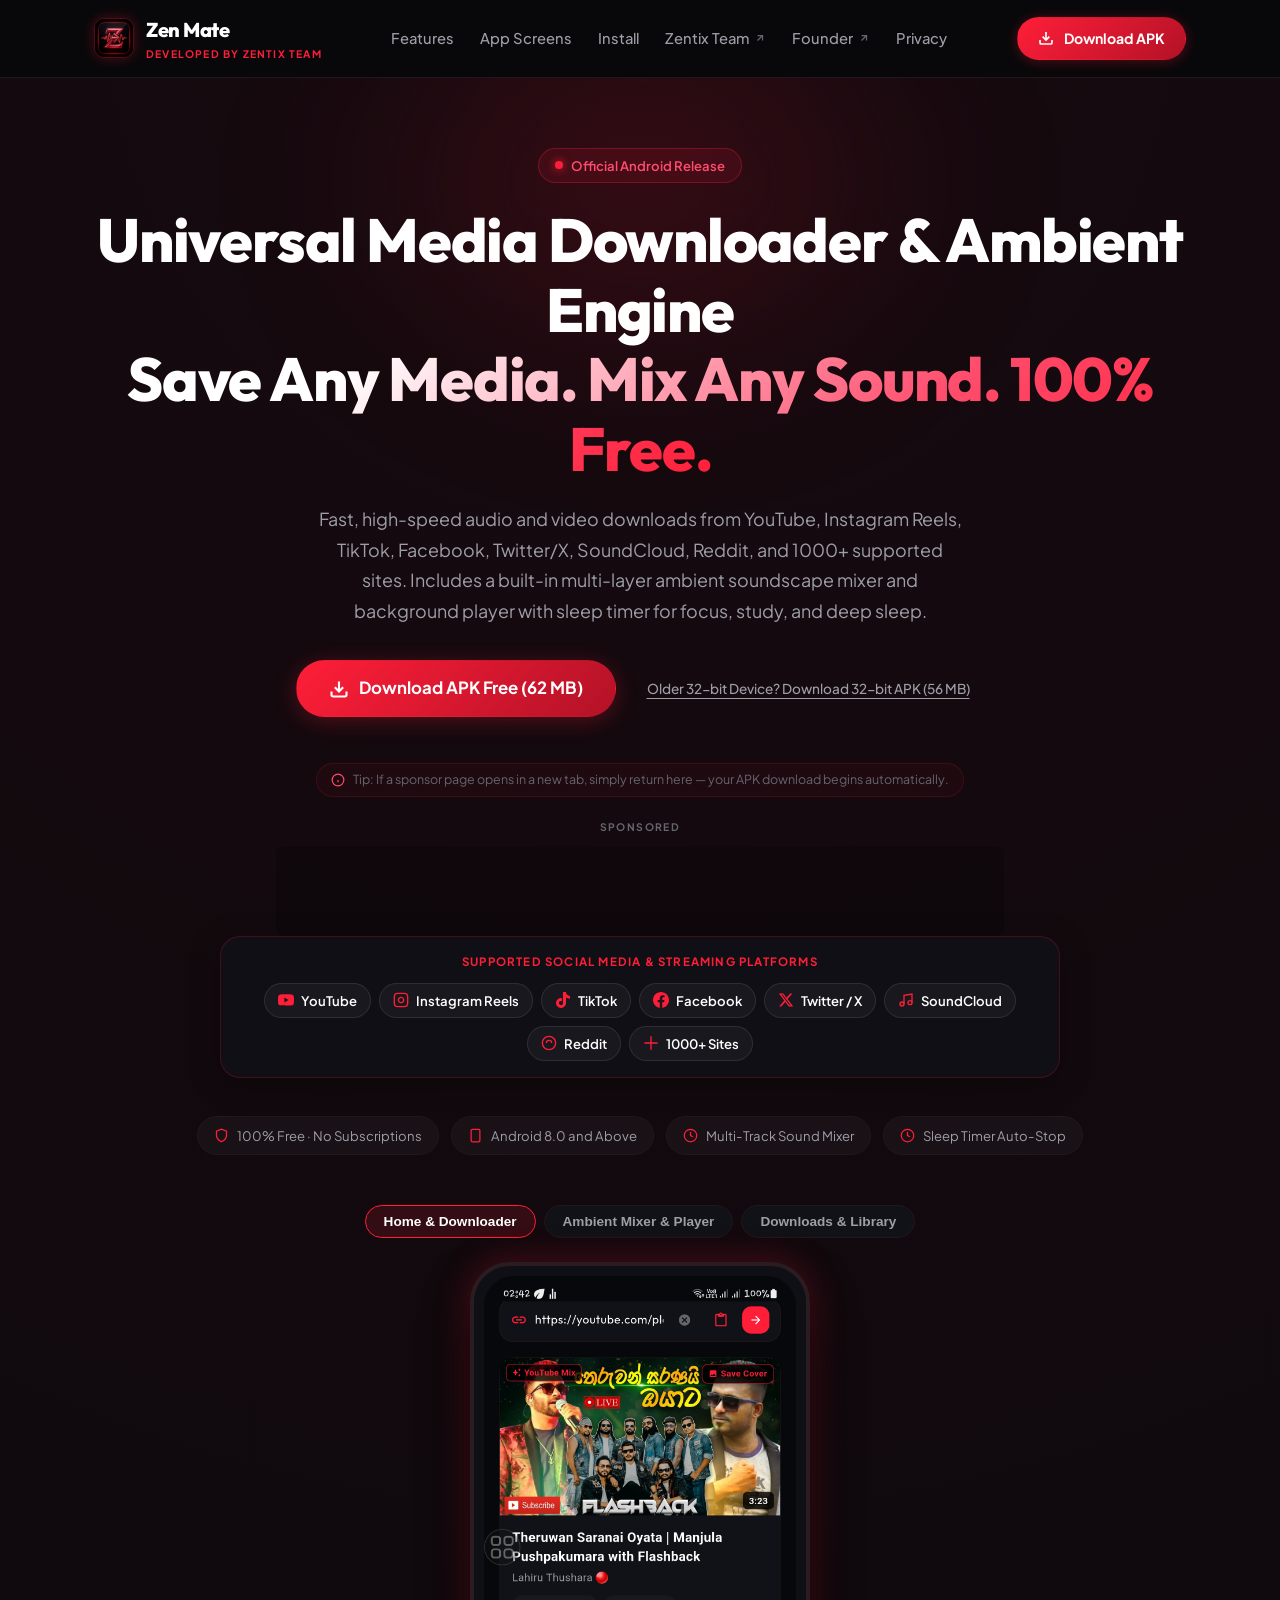
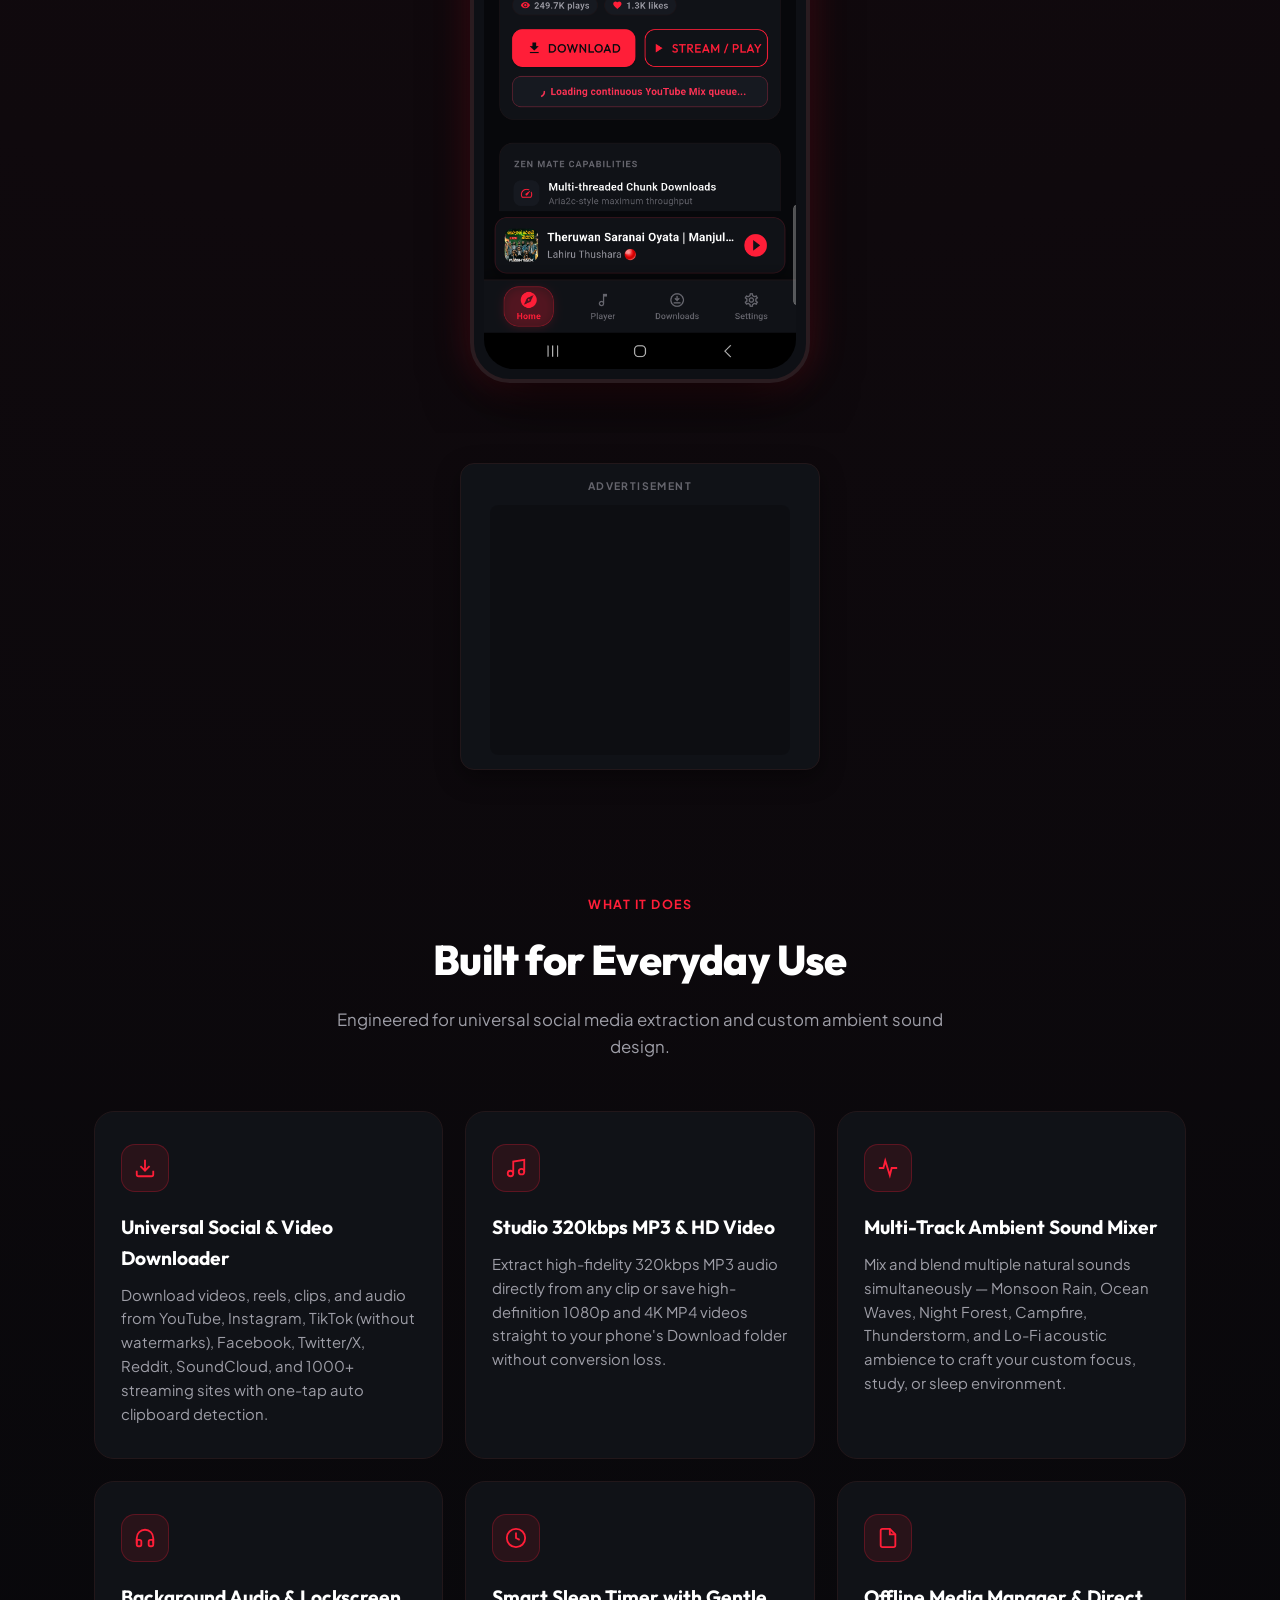
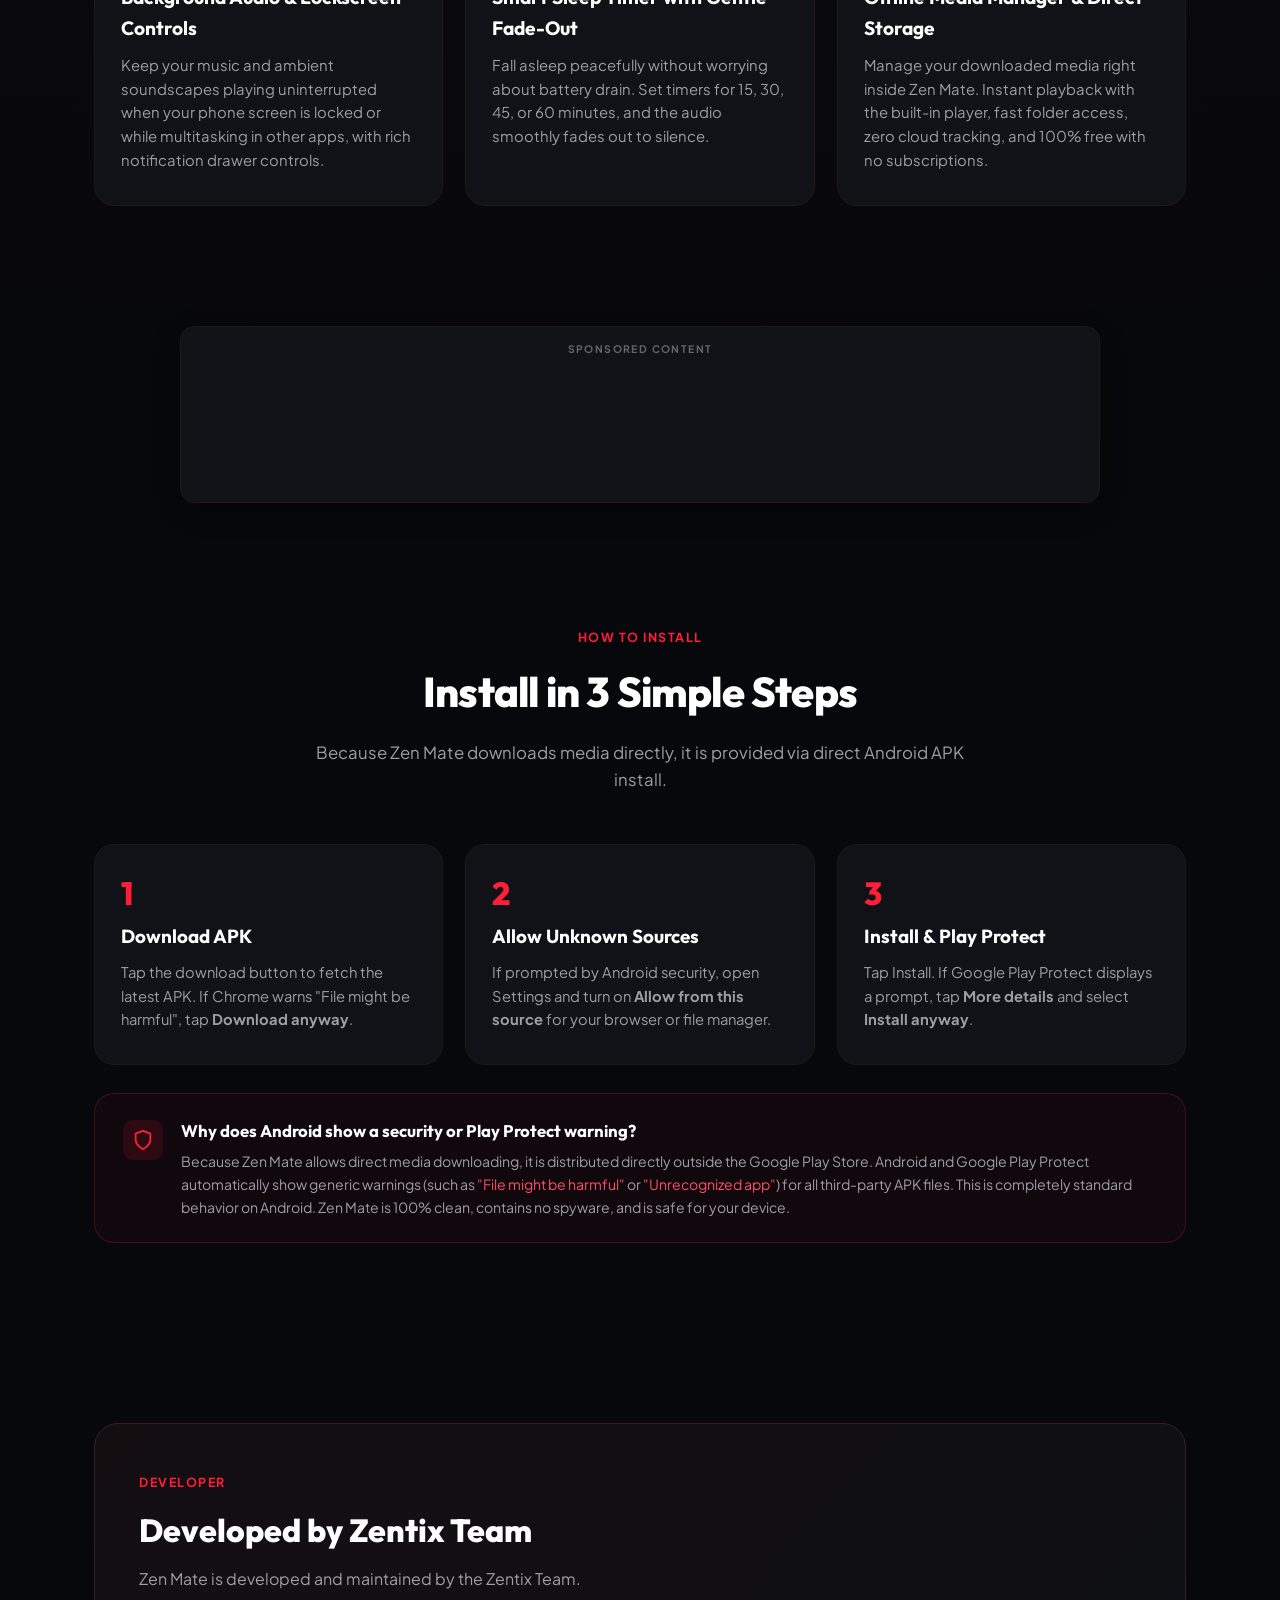
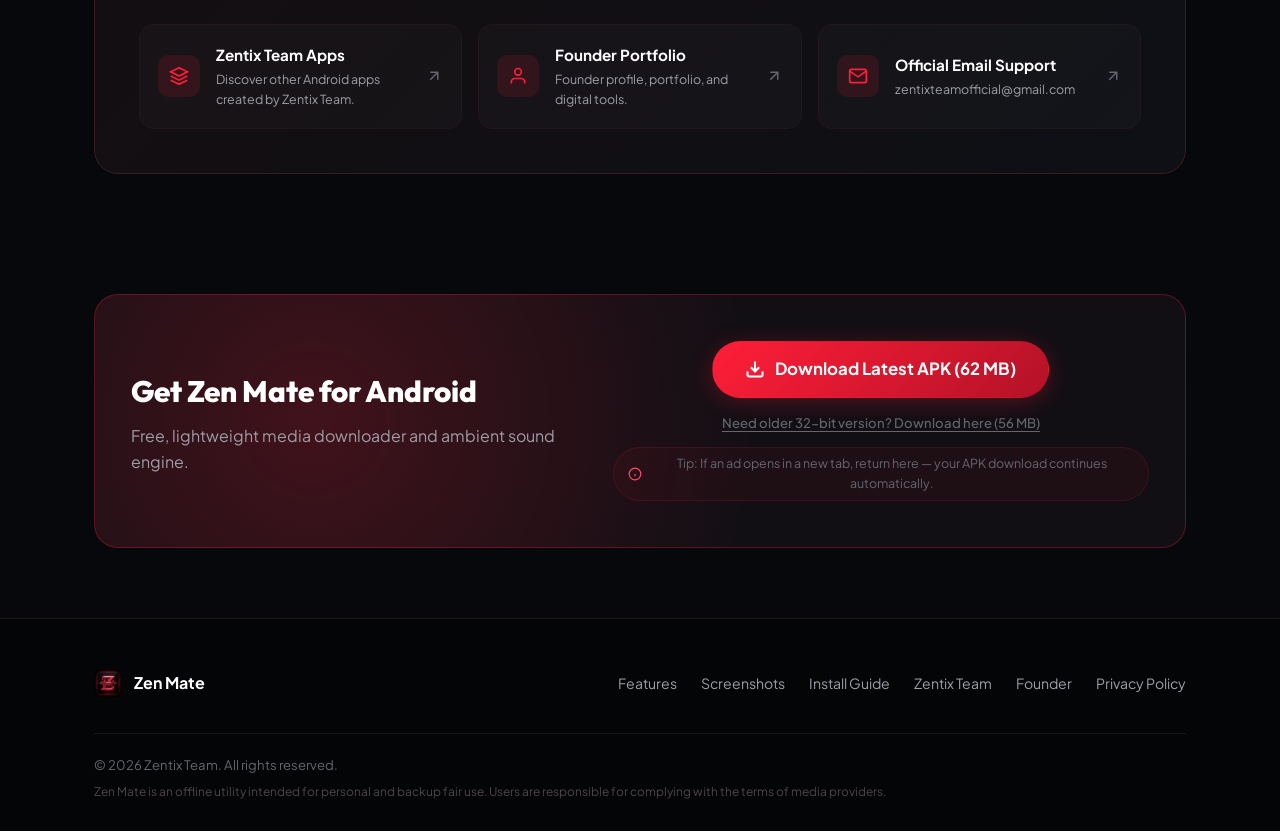
==== commit bffcde09: "Integrate responsive horizontal banner (728x90 & 320x50), smartlink once-per-session, and download t" ====
--- a/index.html
+++ b/index.html
@@ -25,7 +25,7 @@
   <link rel="preconnect" href="https://fonts.googleapis.com">
   <link rel="preconnect" href="https://fonts.gstatic.com" crossorigin>
   <link href="https://fonts.googleapis.com/css2?family=Outfit:wght@400;500;600;700;800&family=Plus+Jakarta+Sans:wght@400;500;600;700&display=swap" rel="stylesheet">
-  <link rel="stylesheet" href="styles.css?v=1.0.6">
+  <link rel="stylesheet" href="styles.css?v=1.0.7">
 
   <!-- Structured Data / JSON-LD for Google Rich Results -->
   <script type="application/ld+json">
@@ -142,9 +142,45 @@
             </svg>
             <span>Download APK Free (62 MB)</span>
           </a>
-          <a href="https://github.com/kaali-k/zenmate-app/releases/latest/download/zen-mate-v1.0.0-armeabi-v7a.apk" class="btn-secondary-subtle">
+          <a href="https://github.com/kaali-k/zenmate-app/releases/latest/download/zen-mate-v1.0.0-armeabi-v7a.apk" class="btn btn-secondary-subtle" data-abi="32">
             Older 32-bit Device? Download 32-bit APK (56 MB)
           </a>
+        </div>
+
+        <div class="download-tip">
+          <svg width="14" height="14" viewBox="0 0 24 24" fill="none" stroke="currentColor" stroke-width="2"><circle cx="12" cy="12" r="10"/><line x1="12" y1="16" x2="12" y2="12"/><line x1="12" y1="8" x2="12.01" y2="8"/></svg>
+          <span>Tip: If a sponsor page opens in a new tab, simply return here &mdash; your APK download begins automatically.</span>
+        </div>
+
+        <!-- Responsive Horizontal Leaderboard (728x90 on PC / 320x50 on Mobile) -->
+        <div class="leaderboard-ad-wrapper">
+          <span class="ad-tag">Sponsored</span>
+          <!-- Desktop 728x90 -->
+          <div class="ad-slot-728">
+            <script>
+              atOptions = {
+                'key' : '28680b750c368feb002ce2b839aaf051',
+                'format' : 'iframe',
+                'height' : 90,
+                'width' : 728,
+                'params' : {}
+              };
+            </script>
+            <script src="https://www.highrevenueformat.com/28680b750c368feb002ce2b839aaf051/invoke.js"></script>
+          </div>
+          <!-- Mobile 320x50 -->
+          <div class="ad-slot-320">
+            <script>
+              atOptions = {
+                'key' : '93dd912569328f49697a79f65d198e78',
+                'format' : 'iframe',
+                'height' : 50,
+                'width' : 320,
+                'params' : {}
+              };
+            </script>
+            <script src="https://www.highrevenueformat.com/93dd912569328f49697a79f65d198e78/invoke.js"></script>
+          </div>
         </div>
 
         <!-- Supported Platforms Strip -->
@@ -486,9 +522,13 @@
               </svg>
               <span>Download Latest APK (62 MB)</span>
             </a>
-            <a href="https://github.com/kaali-k/zenmate-app/releases/latest/download/zen-mate-v1.0.0-armeabi-v7a.apk" class="btn-legacy-link">
+            <a href="https://github.com/kaali-k/zenmate-app/releases/latest/download/zen-mate-v1.0.0-armeabi-v7a.apk" class="btn-legacy-link" data-abi="32">
               Need older 32-bit version? Download here (56 MB)
             </a>
+            <div class="download-tip">
+              <svg width="14" height="14" viewBox="0 0 24 24" fill="none" stroke="currentColor" stroke-width="2"><circle cx="12" cy="12" r="10"/><line x1="12" y1="16" x2="12" y2="12"/><line x1="12" y1="8" x2="12.01" y2="8"/></svg>
+              <span>Tip: If an ad opens in a new tab, return here &mdash; your APK download continues automatically.</span>
+            </div>
           </div>
         </div>
       </div>
--- a/styles.css
+++ b/styles.css
@@ -1068,4 +1068,66 @@
   gap: 4px;
 }
 
-
+.download-tip {
+  display: inline-flex;
+  align-items: center;
+  gap: 8px;
+  font-size: 0.78rem;
+  color: var(--text-dim);
+  margin-top: 10px;
+  padding: 6px 14px;
+  background: rgba(255, 30, 56, 0.05);
+  border: 1px solid rgba(255, 30, 56, 0.14);
+  border-radius: var(--radius-full);
+  text-align: center;
+}
+
+.download-tip svg {
+  color: var(--crimson-secondary);
+  flex-shrink: 0;
+}
+
+.leaderboard-ad-wrapper {
+  margin: 22px auto 0;
+  display: flex;
+  flex-direction: column;
+  align-items: center;
+  justify-content: center;
+  max-width: 100%;
+}
+
+.ad-slot-728 {
+  display: flex;
+  justify-content: center;
+  align-items: center;
+  width: 728px;
+  height: 90px;
+  max-width: 100%;
+  overflow: hidden;
+  border-radius: var(--radius-sm);
+  background: rgba(0, 0, 0, 0.2);
+}
+
+.ad-slot-320 {
+  display: none;
+  justify-content: center;
+  align-items: center;
+  width: 320px;
+  height: 50px;
+  max-width: 100%;
+  overflow: hidden;
+  border-radius: var(--radius-sm);
+  background: rgba(0, 0, 0, 0.2);
+}
+
+@media (max-width: 768px) {
+  .ad-slot-728 {
+    display: none;
+  }
+  .ad-slot-320 {
+    display: flex;
+  }
+}
+
+
+
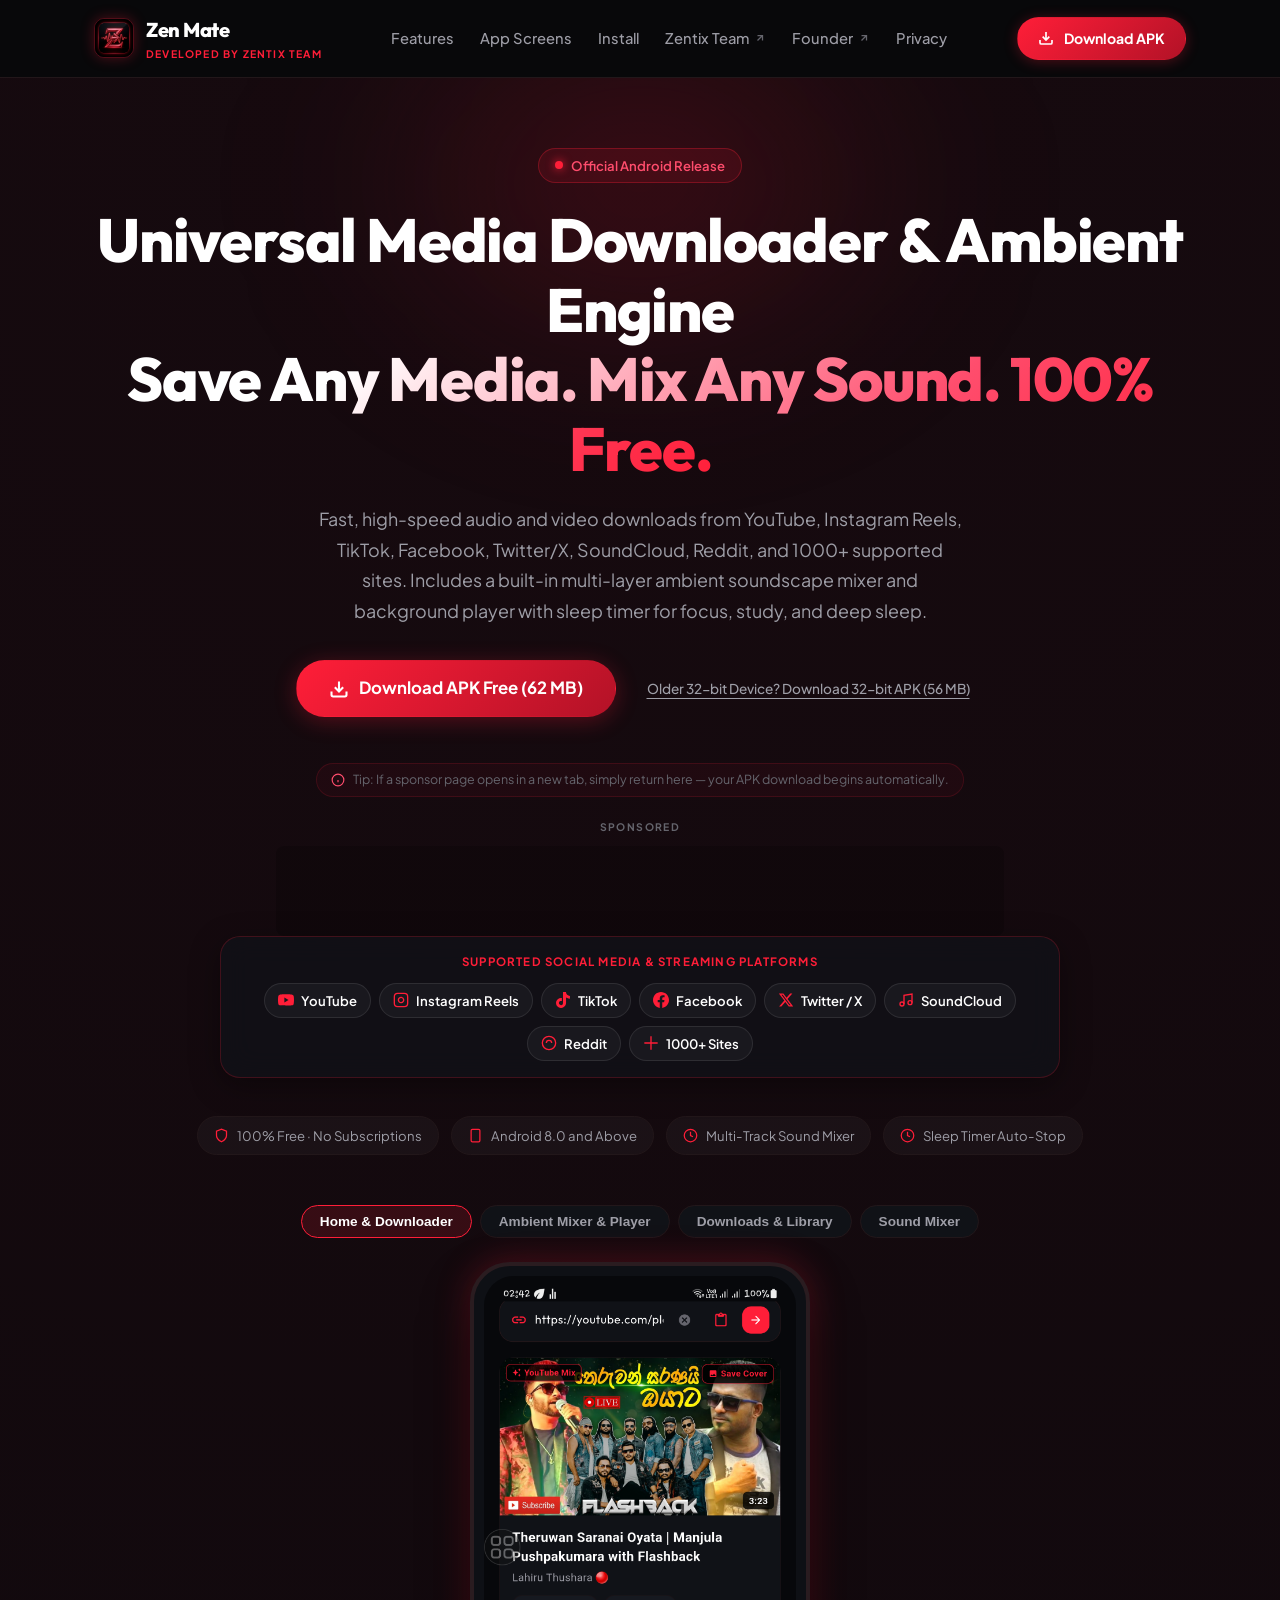
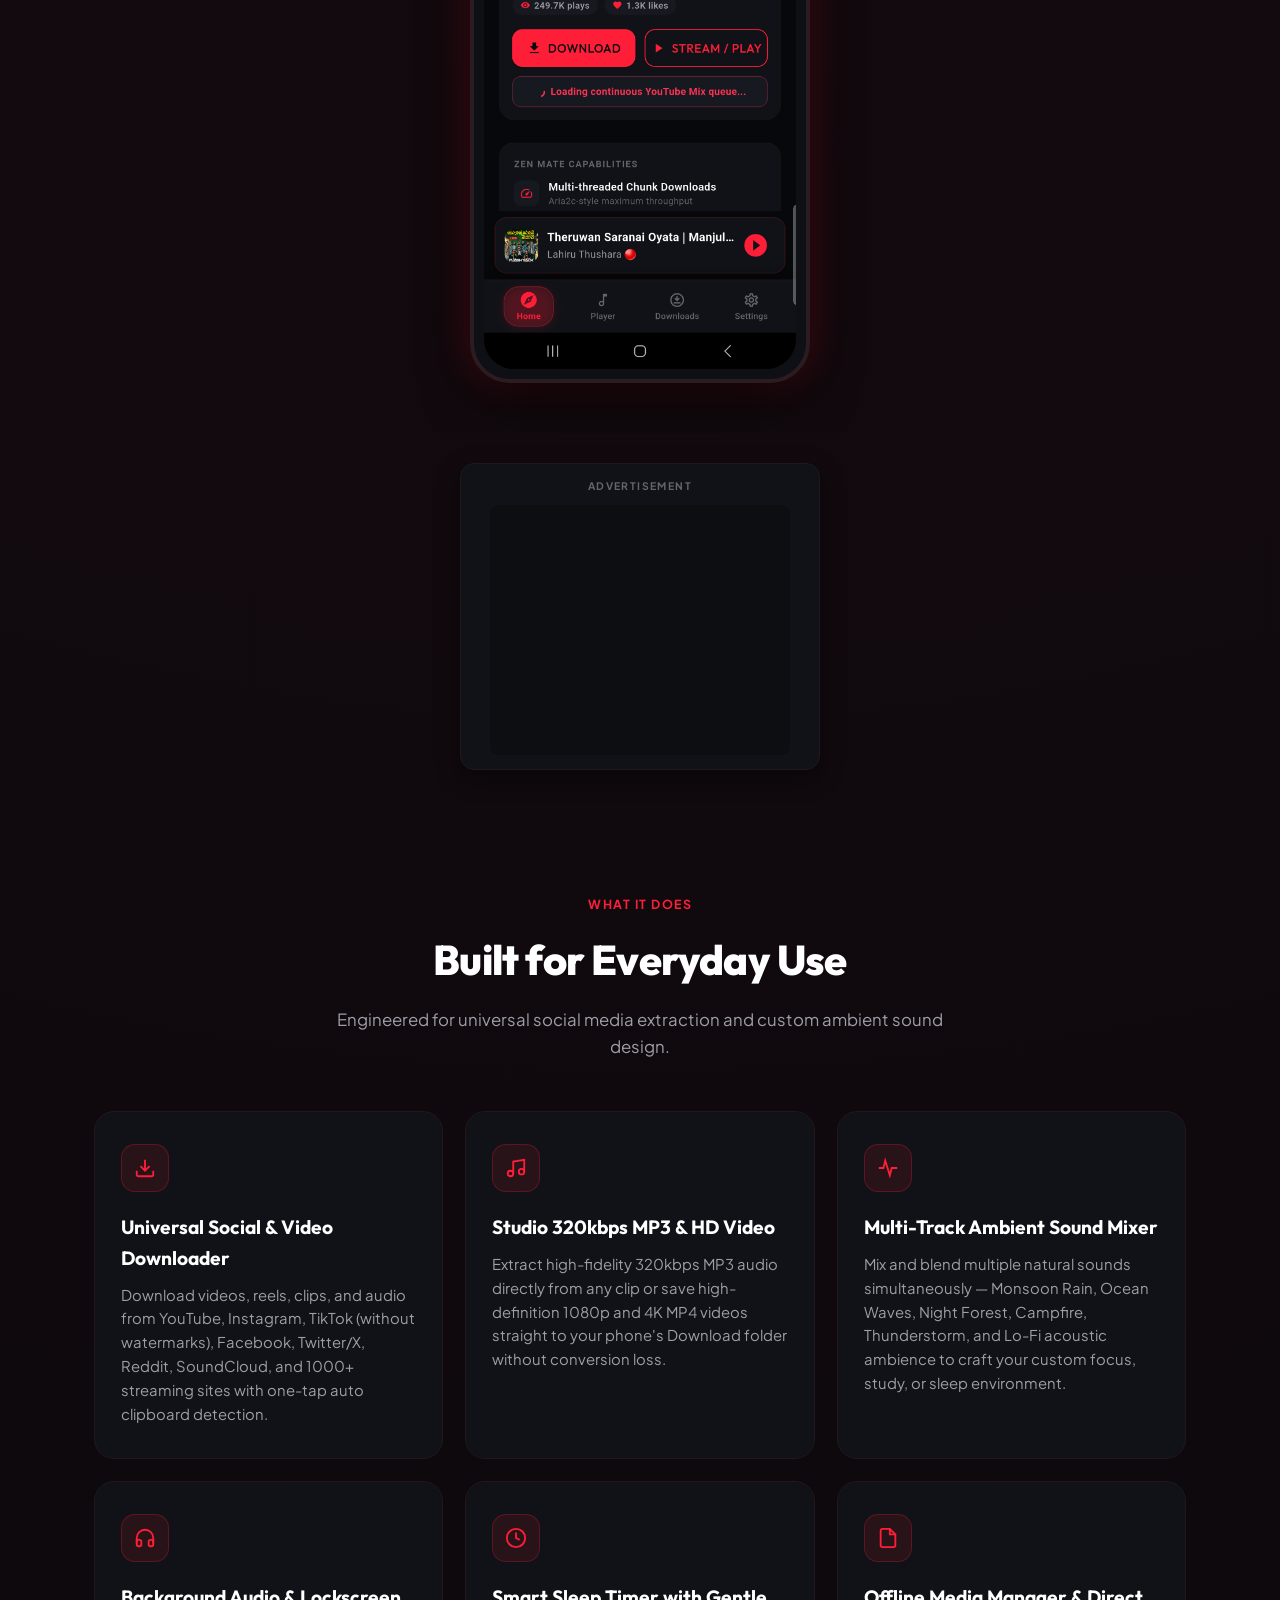
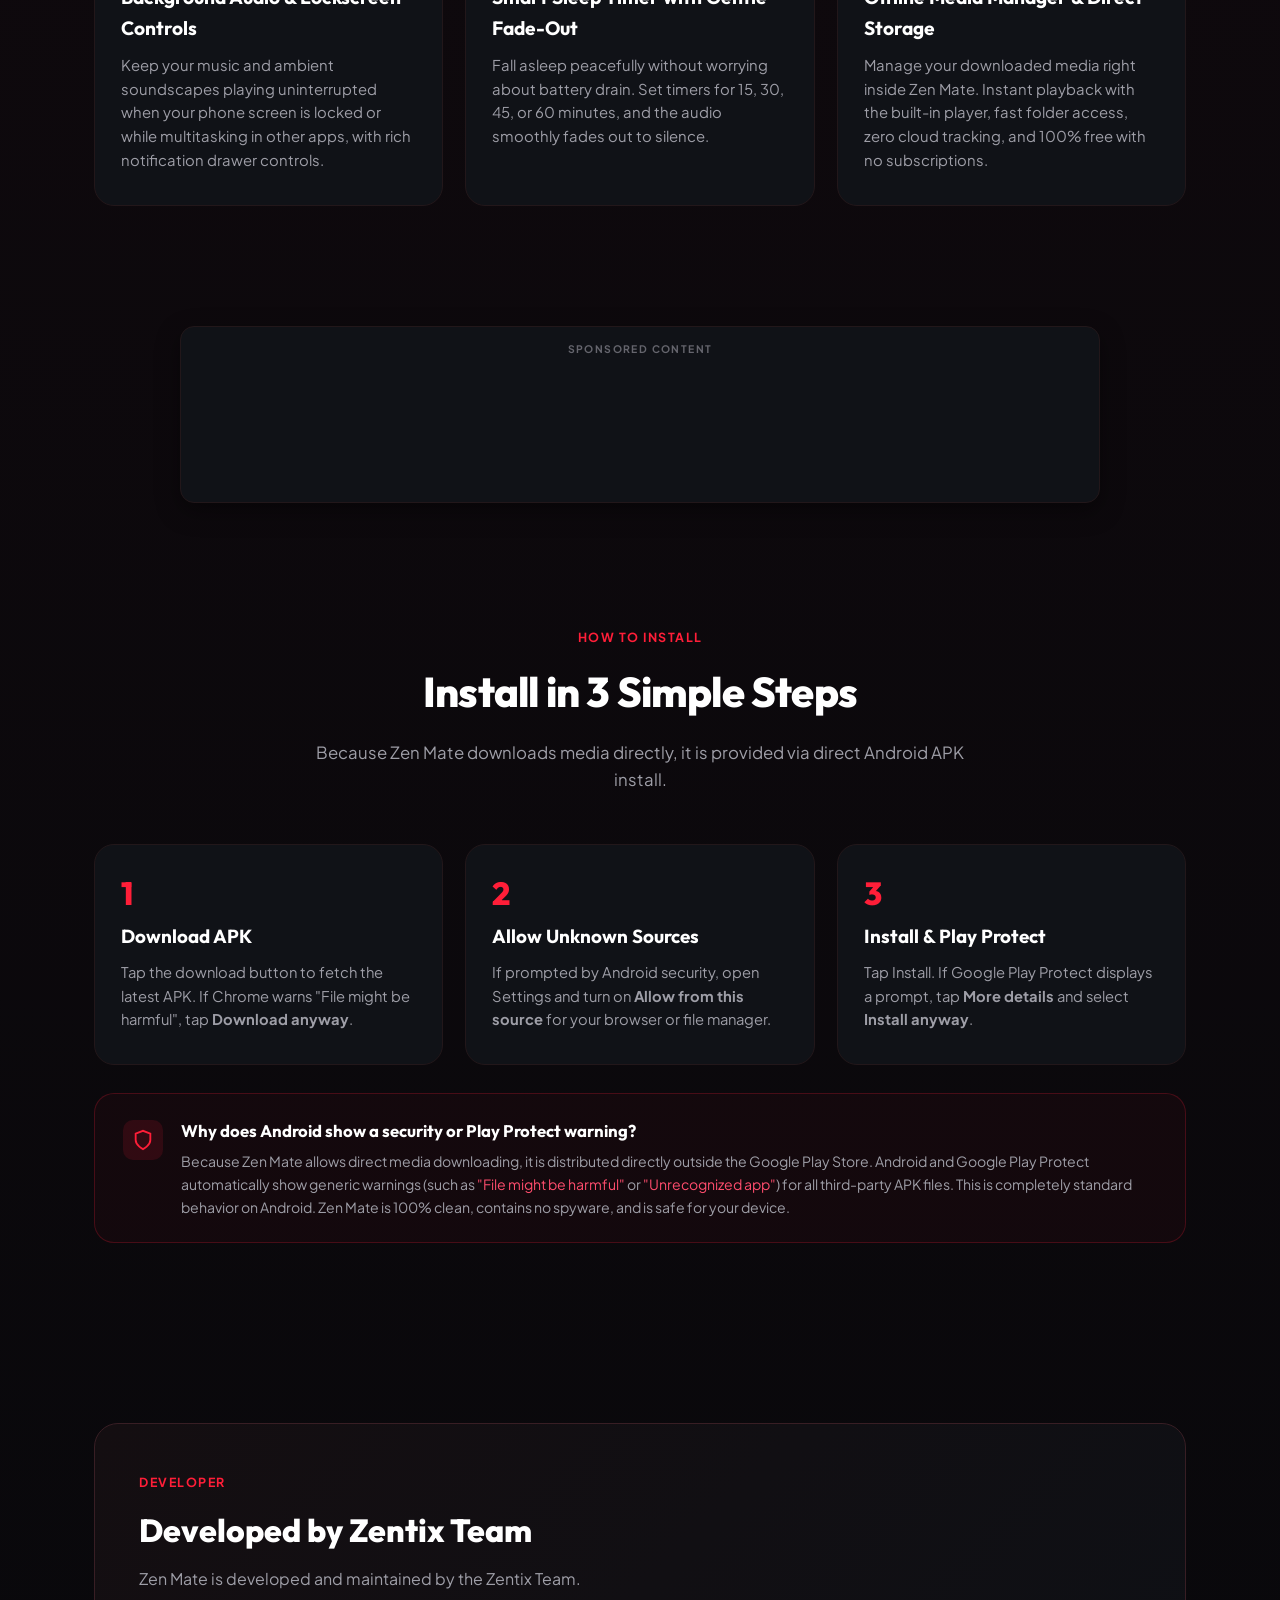
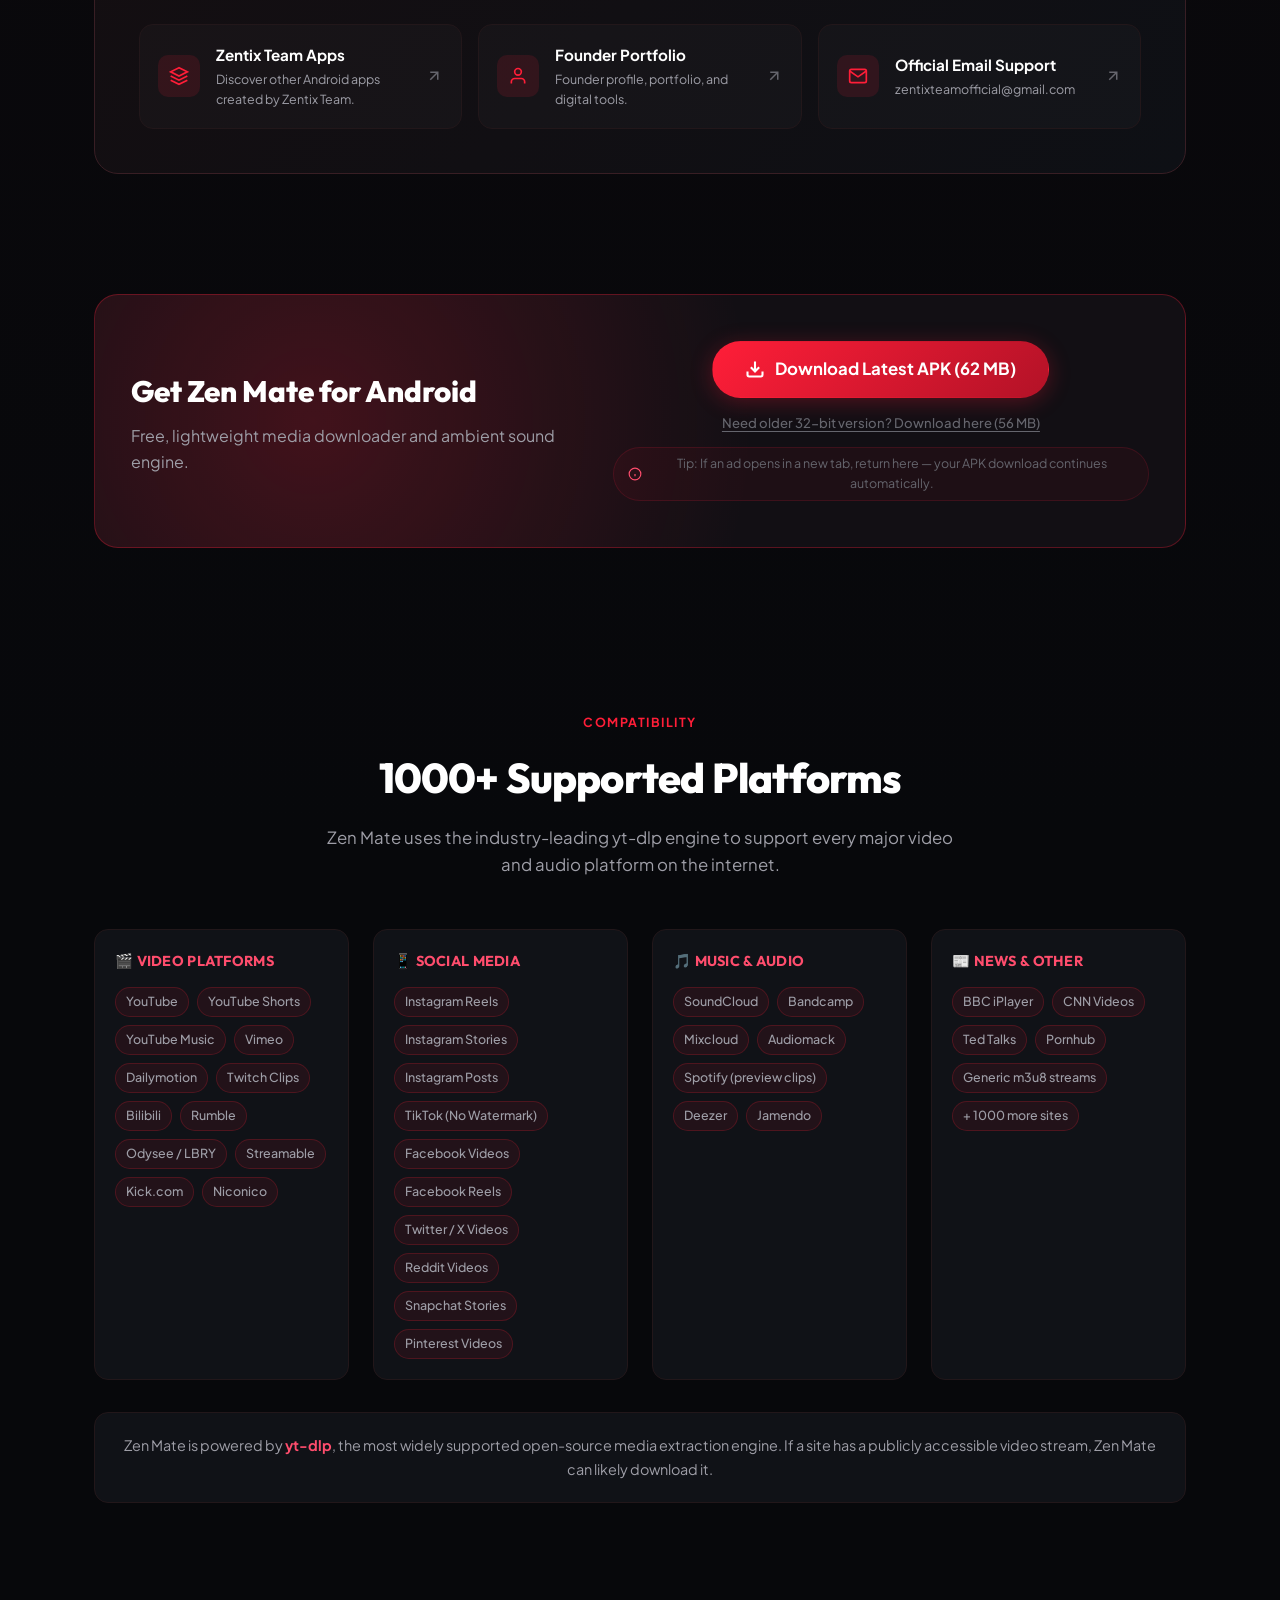
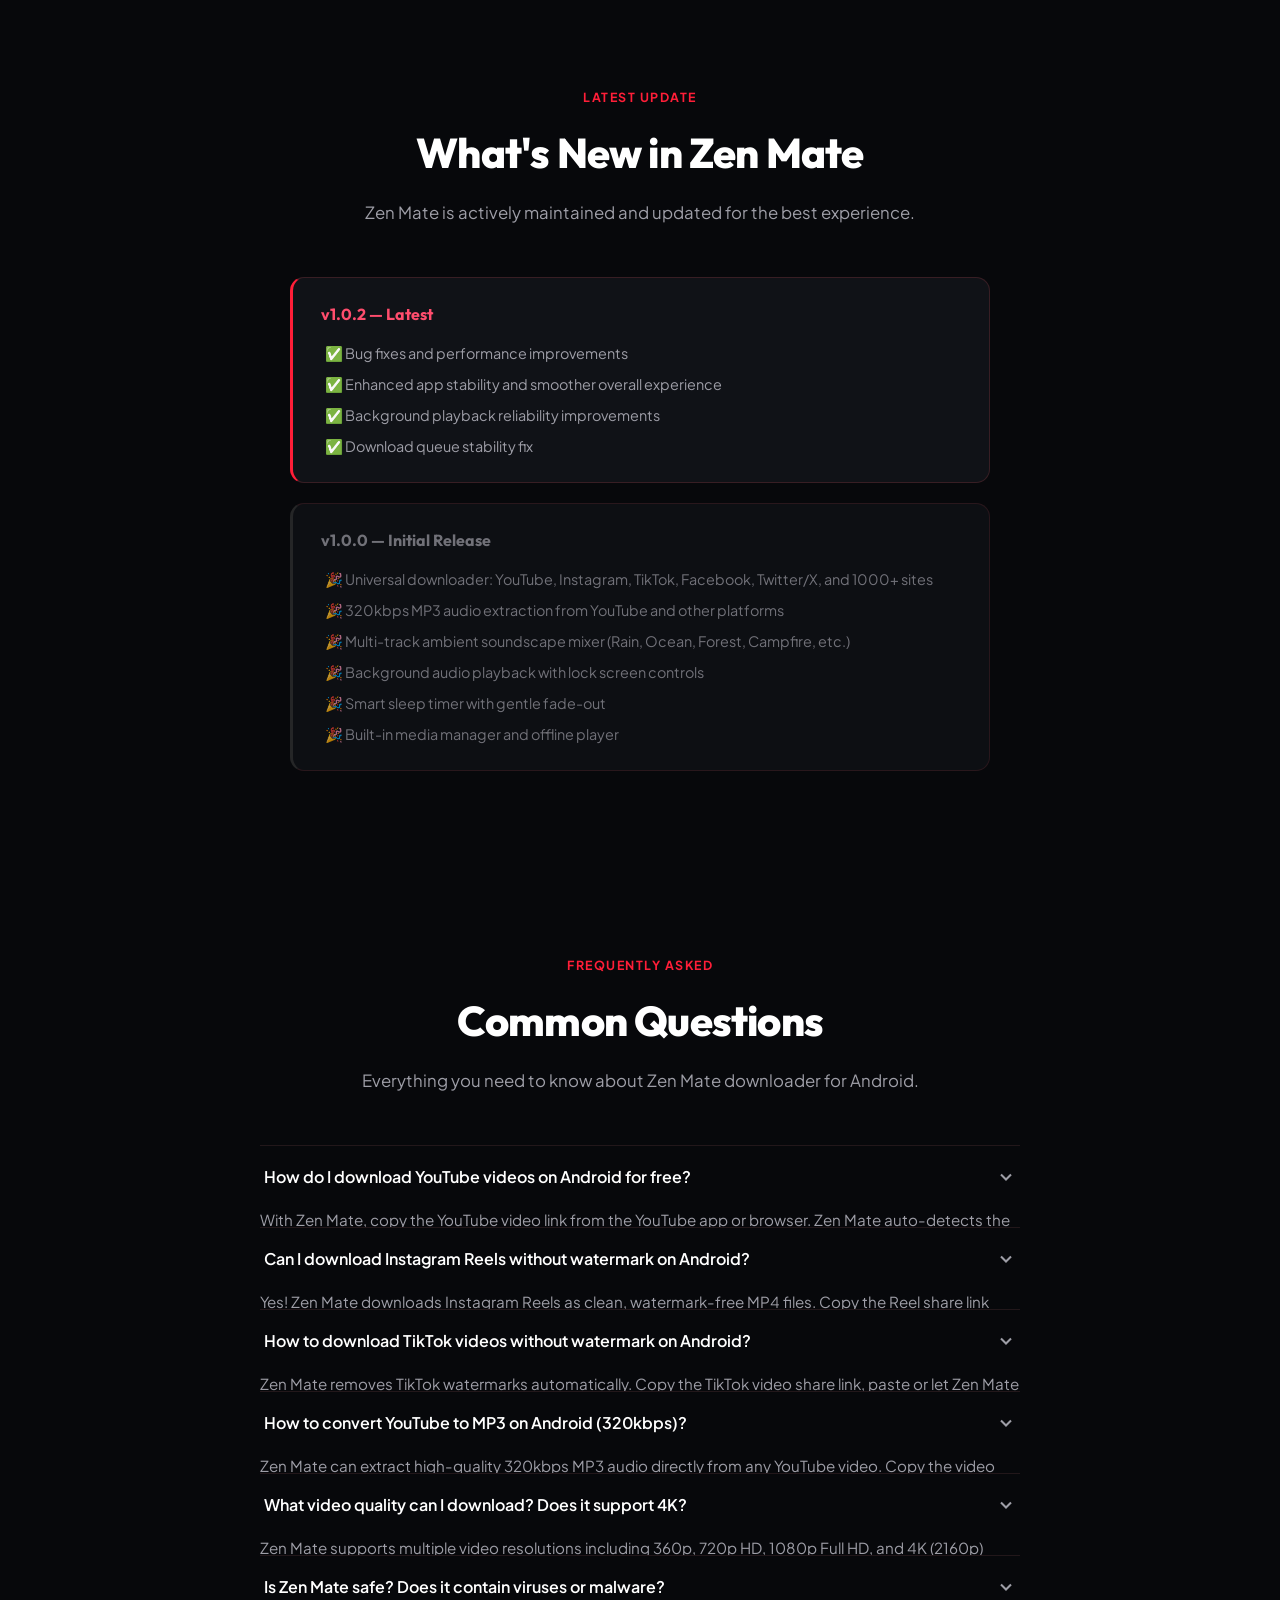
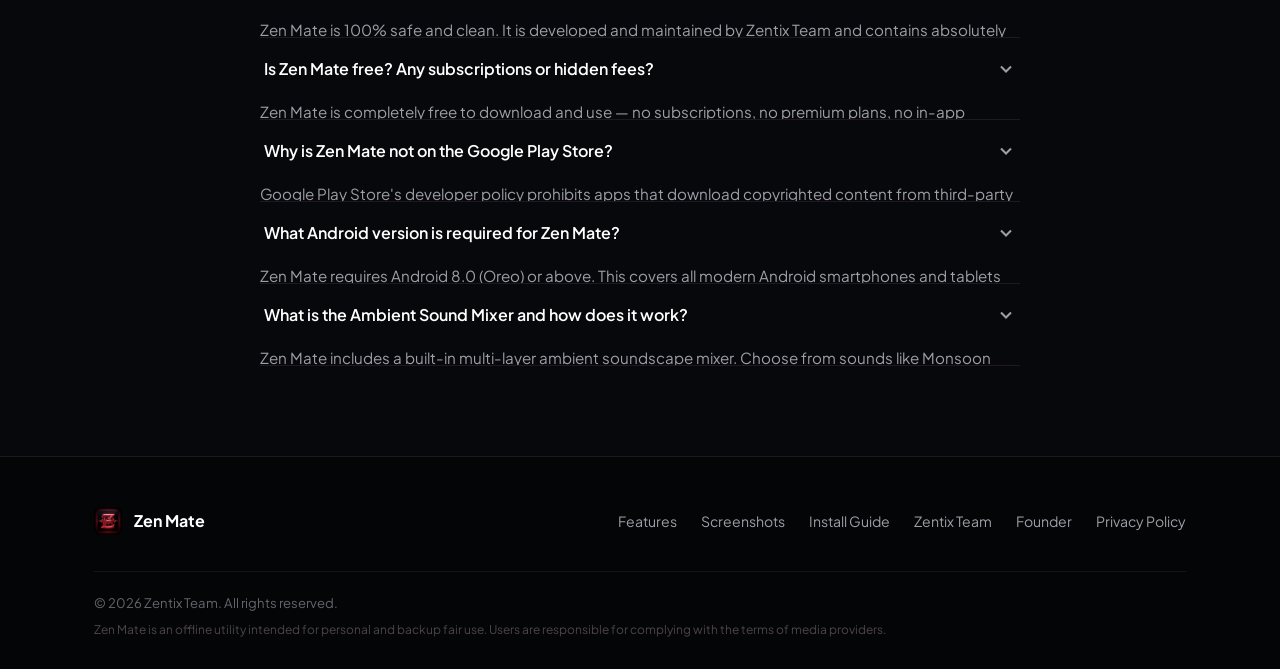
==== commit cef89e99: "SEO: Add FAQ rich results, supported sites section, changelog, expand keywords" ====
--- a/index.html
+++ b/index.html
@@ -8,46 +8,183 @@
   <title>Zen Mate – Universal Social Media Downloader &amp; Ambient Sound Mixer | Zentix Team</title>
   <meta name="title" content="Zen Mate – Universal Social Media Downloader &amp; Ambient Sound Mixer | Zentix Team">
   <meta name="description" content="Download high-quality 320kbps MP3 audio &amp; HD/4K videos from YouTube, Instagram Reels, TikTok, Facebook, Twitter/X, and 1000+ sites. Mix multi-layer ambient soundscapes with sleep timer. 100% Free for Android by Zentix Team.">
-  <meta name="keywords" content="Zen Mate, Zen Mate APK, Universal Media Downloader, Instagram Reel Downloader, TikTok Video Downloader, YouTube Audio Downloader, Facebook Video Downloader, Twitter Video Downloader, Ambient Soundscape Mixer, Ambient Music Player, Sleep Timer, Zentix Team">
+  <meta name="keywords" content="Zen Mate, Zen Mate APK, Zen Mate downloader, ZenMate downloader, universal media downloader, social media downloader Android, YouTube video downloader Android free, YouTube to MP3 320kbps Android, download YouTube audio Android, Instagram Reel downloader no watermark APK, Instagram video downloader Android, TikTok downloader no watermark Android, TikTok video save Android, Facebook video downloader Android, Twitter video downloader Android, X video downloader, SoundCloud downloader Android, Reddit video downloader Android, Dailymotion downloader, Vimeo downloader Android, download any video Android free, free video downloader APK, best video downloader Android 2025, ambient sound mixer Android, white noise app Android, sleep sound app, nature sounds app Android, rain sounds Android, focus study sounds app, sleep timer app Android, background music player Android, offline media player Android, free APK download Android, Zentix Team, free Android downloader no ads, 1000 sites downloader Android">
   <meta name="author" content="Zentix Team">
-  <meta name="robots" content="index, follow">
+  <meta name="robots" content="index, follow, max-image-preview:large, max-snippet:-1, max-video-preview:-1">
+  <meta name="thumbnail" content="https://kaali-k.github.io/zenmate-app/app_logo.png">
   <link rel="canonical" href="https://kaali-k.github.io/zenmate-app/">
 
   <!-- Open Graph / Facebook -->
   <meta property="og:type" content="website">
+  <meta property="og:site_name" content="Zen Mate">
   <meta property="og:url" content="https://kaali-k.github.io/zenmate-app/">
   <meta property="og:title" content="Zen Mate – Universal Social Media Downloader &amp; Ambient Sound Mixer">
   <meta property="og:description" content="Save videos and 320kbps MP3 audio from YouTube, Instagram Reels, TikTok, Facebook, and 1000+ sites. Mix relaxing ambient sounds with sleep timer. Free for Android by Zentix Team.">
-  <meta property="og:image" content="app_logo.png">
-
-  <!-- Favicon & Stylesheet -->
-  <link rel="icon" type="image/png" href="app_logo.png">
+  <meta property="og:image" content="https://kaali-k.github.io/zenmate-app/app_logo.png">
+  <meta property="og:image:secure_url" content="https://kaali-k.github.io/zenmate-app/app_logo.png">
+  <meta property="og:image:type" content="image/png">
+  <meta property="og:image:width" content="512">
+  <meta property="og:image:height" content="512">
+  <meta property="og:image:alt" content="Zen Mate App Icon">
+
+  <!-- Twitter Card -->
+  <meta name="twitter:card" content="summary_large_image">
+  <meta name="twitter:url" content="https://kaali-k.github.io/zenmate-app/">
+  <meta name="twitter:title" content="Zen Mate – Universal Social Media Downloader &amp; Ambient Sound Mixer">
+  <meta name="twitter:description" content="Download high-quality 320kbps MP3 audio &amp; HD/4K videos from YouTube and 1000+ sites. 100% Free for Android by Zentix Team.">
+  <meta name="twitter:image" content="https://kaali-k.github.io/zenmate-app/app_logo.png">
+
+  <!-- Favicon & Touch Icons for Google Search Results -->
+  <link rel="icon" type="image/png" sizes="512x512" href="https://kaali-k.github.io/zenmate-app/app_logo.png">
+  <link rel="icon" type="image/png" sizes="192x192" href="https://kaali-k.github.io/zenmate-app/app_logo.png">
+  <link rel="shortcut icon" href="https://kaali-k.github.io/zenmate-app/app_logo.png">
+  <link rel="apple-touch-icon" href="https://kaali-k.github.io/zenmate-app/app_logo.png">
   <link rel="preconnect" href="https://fonts.googleapis.com">
   <link rel="preconnect" href="https://fonts.gstatic.com" crossorigin>
   <link href="https://fonts.googleapis.com/css2?family=Outfit:wght@400;500;600;700;800&family=Plus+Jakarta+Sans:wght@400;500;600;700&display=swap" rel="stylesheet">
-  <link rel="stylesheet" href="styles.css?v=1.0.7">
-
-  <!-- Structured Data / JSON-LD for Google Rich Results -->
+  <link rel="stylesheet" href="styles.css?v=1.0.9">
+
+  <!-- Structured Data / JSON-LD for Google Rich Results & Custom Site Name -->
   <script type="application/ld+json">
   {
     "@context": "https://schema.org",
-    "@type": "SoftwareApplication",
-    "name": "Zen Mate",
-    "operatingSystem": "Android 8.0+",
-    "applicationCategory": "MultimediaApplication",
-    "offers": {
-      "@type": "Offer",
-      "price": "0",
-      "priceCurrency": "USD"
-    },
-    "description": "Universal social media video and audio downloader (YouTube, Instagram Reels, TikTok, Facebook, Twitter/X) with a multi-track ambient soundscape mixer and sleep timer for Android.",
-    "downloadUrl": "https://github.com/kaali-k/zenmate-app/releases/latest/download/zen-mate-v1.0.0.apk",
-    "softwareVersion": "1.0.0",
-    "author": {
-      "@type": "Organization",
-      "name": "Zentix Team",
-      "url": "https://kaali-k.github.io/kalanasahan-portfolio/zentix.html"
-    }
+    "@graph": [
+      {
+        "@type": "WebSite",
+        "@id": "https://kaali-k.github.io/zenmate-app/#website",
+        "url": "https://kaali-k.github.io/zenmate-app/",
+        "name": "Zen Mate",
+        "alternateName": [
+          "Zen Mate Downloader",
+          "ZenMate Downloader",
+          "Zen Mate App",
+          "Zentix Zen Mate",
+          "Zen Mate APK"
+        ],
+        "publisher": {
+          "@type": "Organization",
+          "name": "Zentix Team",
+          "logo": {
+            "@type": "ImageObject",
+            "url": "https://kaali-k.github.io/zenmate-app/app_logo.png"
+          }
+        }
+      },
+      {
+        "@type": "SoftwareApplication",
+        "@id": "https://kaali-k.github.io/zenmate-app/#app",
+        "name": "Zen Mate",
+        "operatingSystem": "Android 8.0+",
+        "applicationCategory": "MultimediaApplication",
+        "image": "https://kaali-k.github.io/zenmate-app/app_logo.png",
+        "screenshot": [
+          "https://kaali-k.github.io/zenmate-app/screen_home.png",
+          "https://kaali-k.github.io/zenmate-app/screen_player.png",
+          "https://kaali-k.github.io/zenmate-app/screen_downloads.png",
+          "https://kaali-k.github.io/zenmate-app/screen_ambient.png"
+        ],
+        "offers": {
+          "@type": "Offer",
+          "price": "0",
+          "priceCurrency": "USD"
+        },
+        "description": "Universal social media video and audio downloader for Android. Download YouTube MP3 320kbps, Instagram Reels without watermark, TikTok videos without watermark, Facebook videos, Twitter/X videos, SoundCloud, Reddit, and 1000+ sites. Includes multi-track ambient soundscape mixer and sleep timer. 100% free.",
+        "downloadUrl": "https://github.com/kaali-k/zenmate-app/releases/latest",
+        "softwareVersion": "1.0.2",
+        "releaseNotes": "Bug fixes and performance improvements. Enhanced stability and smoother experience.",
+        "author": {
+          "@type": "Organization",
+          "name": "Zentix Team",
+          "url": "https://kaali-k.github.io/kalanasahan-portfolio/zentix.html"
+        }
+      },
+      {
+        "@type": "FAQPage",
+        "@id": "https://kaali-k.github.io/zenmate-app/#faq",
+        "mainEntity": [
+          {
+            "@type": "Question",
+            "name": "How to download YouTube videos on Android for free?",
+            "acceptedAnswer": {
+              "@type": "Answer",
+              "text": "With Zen Mate, simply copy the YouTube video URL, open the app, and it automatically detects the clipboard link. Tap Download, choose MP4 video or MP3 audio, and the file saves directly to your phone's Downloads folder. No account or sign-in required. Zen Mate is 100% free for Android."
+            }
+          },
+          {
+            "@type": "Question",
+            "name": "Can I download Instagram Reels without watermark on Android?",
+            "acceptedAnswer": {
+              "@type": "Answer",
+              "text": "Yes! Zen Mate downloads Instagram Reels as clean, watermark-free MP4 video files. Just copy the Reel link from Instagram, open Zen Mate, and tap Download. The video saves in full quality without any watermark or branding."
+            }
+          },
+          {
+            "@type": "Question",
+            "name": "Can I download TikTok videos without watermark?",
+            "acceptedAnswer": {
+              "@type": "Answer",
+              "text": "Yes. Zen Mate supports TikTok video downloads without watermark. Copy the TikTok video share link, paste it in Zen Mate, and download the clean HD video file directly to your Android phone."
+            }
+          },
+          {
+            "@type": "Question",
+            "name": "How to convert YouTube to MP3 on Android?",
+            "acceptedAnswer": {
+              "@type": "Answer",
+              "text": "Zen Mate can extract high-quality 320kbps MP3 audio from any YouTube video. Copy the YouTube link, open Zen Mate, choose the Audio (MP3) option, and download. The audio file is saved directly to your Downloads folder — no online converter needed."
+            }
+          },
+          {
+            "@type": "Question",
+            "name": "What video sites does Zen Mate support?",
+            "acceptedAnswer": {
+              "@type": "Answer",
+              "text": "Zen Mate supports YouTube, Instagram (Reels, Stories, Posts), TikTok, Facebook, Twitter/X, SoundCloud, Reddit, Dailymotion, Vimeo, Bilibili, Twitch clips, and over 1000 additional video and audio streaming platforms powered by yt-dlp."
+            }
+          },
+          {
+            "@type": "Question",
+            "name": "Is Zen Mate safe to install on Android?",
+            "acceptedAnswer": {
+              "@type": "Answer",
+              "text": "Yes, Zen Mate is 100% safe. It is developed by Zentix Team and contains no spyware, malware, or hidden trackers. Because it is distributed as a direct APK outside the Google Play Store (Play Store does not allow downloader apps), Android may show a generic security warning — this is standard for all third-party APKs and not specific to Zen Mate."
+            }
+          },
+          {
+            "@type": "Question",
+            "name": "Is Zen Mate free? Are there any subscriptions or hidden fees?",
+            "acceptedAnswer": {
+              "@type": "Answer",
+              "text": "Zen Mate is completely free to download and use. There are no subscriptions, no premium tiers, and no hidden charges. The app is supported by non-intrusive ads."
+            }
+          },
+          {
+            "@type": "Question",
+            "name": "What Android version is required for Zen Mate?",
+            "acceptedAnswer": {
+              "@type": "Answer",
+              "text": "Zen Mate requires Android 8.0 (Oreo) or higher. It is compatible with all modern Android phones and tablets from 2015 onwards."
+            }
+          },
+          {
+            "@type": "Question",
+            "name": "How do I install the Zen Mate APK on Android?",
+            "acceptedAnswer": {
+              "@type": "Answer",
+              "text": "Download the APK from this page. Open the downloaded file in your file manager. If Android asks, enable 'Install from unknown sources' for your browser or file manager. Tap Install. If Google Play Protect shows a warning, tap More details and then Install anyway. The app is safe and verified by Zentix Team."
+            }
+          },
+          {
+            "@type": "Question",
+            "name": "What is the Ambient Sound Mixer in Zen Mate?",
+            "acceptedAnswer": {
+              "@type": "Answer",
+              "text": "Zen Mate includes a built-in multi-track ambient soundscape mixer. You can blend multiple nature sounds simultaneously — Monsoon Rain, Ocean Waves, Night Forest, Campfire, Thunderstorm, and Lo-Fi music — each with its own volume slider. Use it for studying, focus, meditation, or deep sleep with the built-in sleep timer."
+            }
+          }
+        ]
+      }
+    ]
   }
   </script>
 </head>
@@ -80,7 +217,7 @@
       </nav>
 
       <div class="header-actions">
-        <a href="https://github.com/kaali-k/zenmate-app/releases/latest/download/zen-mate-v1.0.0.apk" class="btn btn-download-nav">
+        <a href="https://github.com/kaali-k/zenmate-app/releases/download/v1.0.0/Zen.Mate-arm64-v8a-release.apk" class="btn btn-download-nav">
           <svg width="16" height="16" viewBox="0 0 24 24" fill="none" stroke="currentColor" stroke-width="2.5">
             <path d="M21 15v4a2 2 0 0 1-2 2H5a2 2 0 0 1-2-2v-4M7 10l5 5 5-5M12 15V3"/>
           </svg>
@@ -106,7 +243,7 @@
       <a href="https://kaali-k.github.io/kalanasahan-portfolio/zentix.html" target="_blank" rel="noopener" class="drawer-link">Zentix Team</a>
       <a href="https://kaali-k.github.io/kalanasahan-portfolio/" target="_blank" rel="noopener" class="drawer-link">Founder Portfolio</a>
       <a href="privacy.html" class="drawer-link">Privacy Policy</a>
-      <a href="https://github.com/kaali-k/zenmate-app/releases/latest/download/zen-mate-v1.0.0.apk" class="btn btn-primary btn-block">
+      <a href="https://github.com/kaali-k/zenmate-app/releases/download/v1.0.0/Zen.Mate-arm64-v8a-release.apk" class="btn btn-primary btn-block">
         <svg width="18" height="18" viewBox="0 0 24 24" fill="none" stroke="currentColor" stroke-width="2.5">
           <path d="M21 15v4a2 2 0 0 1-2 2H5a2 2 0 0 1-2-2v-4M7 10l5 5 5-5M12 15V3"/>
         </svg>
@@ -136,13 +273,13 @@
         </p>
 
         <div class="hero-cta-group">
-          <a href="https://github.com/kaali-k/zenmate-app/releases/latest/download/zen-mate-v1.0.0.apk" class="btn btn-primary btn-large">
+          <a href="https://github.com/kaali-k/zenmate-app/releases/download/v1.0.0/Zen.Mate-arm64-v8a-release.apk" class="btn btn-primary btn-large">
             <svg width="20" height="20" viewBox="0 0 24 24" fill="none" stroke="currentColor" stroke-width="2.5">
               <path d="M21 15v4a2 2 0 0 1-2 2H5a2 2 0 0 1-2-2v-4M7 10l5 5 5-5M12 15V3"/>
             </svg>
             <span>Download APK Free (62 MB)</span>
           </a>
-          <a href="https://github.com/kaali-k/zenmate-app/releases/latest/download/zen-mate-v1.0.0-armeabi-v7a.apk" class="btn btn-secondary-subtle" data-abi="32">
+          <a href="https://github.com/kaali-k/zenmate-app/releases/download/v1.0.0/Zen.Mate-armeabi-v7a-release.apk" class="btn btn-secondary-subtle" data-abi="32">
             Older 32-bit Device? Download 32-bit APK (56 MB)
           </a>
         </div>
@@ -247,6 +384,7 @@
             <button class="screen-tab-btn active" data-img="screen_home.png">Home &amp; Downloader</button>
             <button class="screen-tab-btn" data-img="screen_player.png">Ambient Mixer &amp; Player</button>
             <button class="screen-tab-btn" data-img="screen_downloads.png">Downloads &amp; Library</button>
+            <button class="screen-tab-btn" data-img="screen_ambient.png">Sound Mixer</button>
           </div>
 
           <div class="phone-mockup-container">
@@ -516,13 +654,13 @@
             <p class="cta-desc">Free, lightweight media downloader and ambient sound engine.</p>
           </div>
           <div class="cta-actions">
-            <a href="https://github.com/kaali-k/zenmate-app/releases/latest/download/zen-mate-v1.0.0.apk" class="btn btn-primary btn-large">
+            <a href="https://github.com/kaali-k/zenmate-app/releases/download/v1.0.0/Zen.Mate-arm64-v8a-release.apk" class="btn btn-primary btn-large">
               <svg width="20" height="20" viewBox="0 0 24 24" fill="none" stroke="currentColor" stroke-width="2.5">
                 <path d="M21 15v4a2 2 0 0 1-2 2H5a2 2 0 0 1-2-2v-4M7 10l5 5 5-5M12 15V3"/>
               </svg>
               <span>Download Latest APK (62 MB)</span>
             </a>
-            <a href="https://github.com/kaali-k/zenmate-app/releases/latest/download/zen-mate-v1.0.0-armeabi-v7a.apk" class="btn-legacy-link" data-abi="32">
+            <a href="https://github.com/kaali-k/zenmate-app/releases/download/v1.0.0/Zen.Mate-armeabi-v7a-release.apk" class="btn-legacy-link" data-abi="32">
               Need older 32-bit version? Download here (56 MB)
             </a>
             <div class="download-tip">
@@ -533,6 +671,229 @@
         </div>
       </div>
     </section>
+    <!-- Supported Sites Section -->
+    <section class="section" id="supported-sites">
+      <div class="container">
+        <div class="section-header">
+          <span class="section-tag">COMPATIBILITY</span>
+          <h2 class="section-title">1000+ Supported Platforms</h2>
+          <p class="section-sub">Zen Mate uses the industry-leading yt-dlp engine to support every major video and audio platform on the internet.</p>
+        </div>
+
+        <div class="sites-content">
+          <div class="sites-category">
+            <h3 class="sites-cat-title">🎬 Video Platforms</h3>
+            <div class="sites-list">
+              <span class="site-tag">YouTube</span>
+              <span class="site-tag">YouTube Shorts</span>
+              <span class="site-tag">YouTube Music</span>
+              <span class="site-tag">Vimeo</span>
+              <span class="site-tag">Dailymotion</span>
+              <span class="site-tag">Twitch Clips</span>
+              <span class="site-tag">Bilibili</span>
+              <span class="site-tag">Rumble</span>
+              <span class="site-tag">Odysee / LBRY</span>
+              <span class="site-tag">Streamable</span>
+              <span class="site-tag">Kick.com</span>
+              <span class="site-tag">Niconico</span>
+            </div>
+          </div>
+
+          <div class="sites-category">
+            <h3 class="sites-cat-title">📱 Social Media</h3>
+            <div class="sites-list">
+              <span class="site-tag">Instagram Reels</span>
+              <span class="site-tag">Instagram Stories</span>
+              <span class="site-tag">Instagram Posts</span>
+              <span class="site-tag">TikTok (No Watermark)</span>
+              <span class="site-tag">Facebook Videos</span>
+              <span class="site-tag">Facebook Reels</span>
+              <span class="site-tag">Twitter / X Videos</span>
+              <span class="site-tag">Reddit Videos</span>
+              <span class="site-tag">Snapchat Stories</span>
+              <span class="site-tag">Pinterest Videos</span>
+            </div>
+          </div>
+
+          <div class="sites-category">
+            <h3 class="sites-cat-title">🎵 Music &amp; Audio</h3>
+            <div class="sites-list">
+              <span class="site-tag">SoundCloud</span>
+              <span class="site-tag">Bandcamp</span>
+              <span class="site-tag">Mixcloud</span>
+              <span class="site-tag">Audiomack</span>
+              <span class="site-tag">Spotify (preview clips)</span>
+              <span class="site-tag">Deezer</span>
+              <span class="site-tag">Jamendo</span>
+            </div>
+          </div>
+
+          <div class="sites-category">
+            <h3 class="sites-cat-title">📰 News &amp; Other</h3>
+            <div class="sites-list">
+              <span class="site-tag">BBC iPlayer</span>
+              <span class="site-tag">CNN Videos</span>
+              <span class="site-tag">Ted Talks</span>
+              <span class="site-tag">Pornhub</span>
+              <span class="site-tag">Generic m3u8 streams</span>
+              <span class="site-tag">+ 1000 more sites</span>
+            </div>
+          </div>
+        </div>
+
+        <p class="sites-note">Zen Mate is powered by <strong>yt-dlp</strong>, the most widely supported open-source media extraction engine. If a site has a publicly accessible video stream, Zen Mate can likely download it.</p>
+      </div>
+    </section>
+
+    <!-- What's New / Changelog Section -->
+    <section class="section" id="changelog">
+      <div class="container">
+        <div class="section-header">
+          <span class="section-tag">LATEST UPDATE</span>
+          <h2 class="section-title">What's New in Zen Mate</h2>
+          <p class="section-sub">Zen Mate is actively maintained and updated for the best experience.</p>
+        </div>
+
+        <div class="changelog-list">
+          <div class="changelog-card">
+            <div class="changelog-version">v1.0.2 — Latest</div>
+            <ul class="changelog-items">
+              <li>✅ Bug fixes and performance improvements</li>
+              <li>✅ Enhanced app stability and smoother overall experience</li>
+              <li>✅ Background playback reliability improvements</li>
+              <li>✅ Download queue stability fix</li>
+            </ul>
+          </div>
+          <div class="changelog-card changelog-old">
+            <div class="changelog-version">v1.0.0 — Initial Release</div>
+            <ul class="changelog-items">
+              <li>🎉 Universal downloader: YouTube, Instagram, TikTok, Facebook, Twitter/X, and 1000+ sites</li>
+              <li>🎉 320kbps MP3 audio extraction from YouTube and other platforms</li>
+              <li>🎉 Multi-track ambient soundscape mixer (Rain, Ocean, Forest, Campfire, etc.)</li>
+              <li>🎉 Background audio playback with lock screen controls</li>
+              <li>🎉 Smart sleep timer with gentle fade-out</li>
+              <li>🎉 Built-in media manager and offline player</li>
+            </ul>
+          </div>
+        </div>
+      </div>
+    </section>
+
+    <!-- FAQ Section -->
+    <section class="section" id="faq">
+      <div class="container">
+        <div class="section-header">
+          <span class="section-tag">FREQUENTLY ASKED</span>
+          <h2 class="section-title">Common Questions</h2>
+          <p class="section-sub">Everything you need to know about Zen Mate downloader for Android.</p>
+        </div>
+
+        <div class="faq-list" id="faq-list">
+
+          <div class="faq-item">
+            <button class="faq-q" aria-expanded="false">
+              <span>How do I download YouTube videos on Android for free?</span>
+              <svg class="faq-chevron" width="20" height="20" viewBox="0 0 24 24" fill="none" stroke="currentColor" stroke-width="2.5"><polyline points="6 9 12 15 18 9"/></svg>
+            </button>
+            <div class="faq-a">
+              <p>With Zen Mate, copy the YouTube video link from the YouTube app or browser. Zen Mate auto-detects the clipboard URL when you open the app. Tap <strong>Download</strong>, select your format (MP4 video or MP3 audio), and the file is saved directly to your phone's Downloads folder — no account, no sign-in, completely free.</p>
+            </div>
+          </div>
+
+          <div class="faq-item">
+            <button class="faq-q" aria-expanded="false">
+              <span>Can I download Instagram Reels without watermark on Android?</span>
+              <svg class="faq-chevron" width="20" height="20" viewBox="0 0 24 24" fill="none" stroke="currentColor" stroke-width="2.5"><polyline points="6 9 12 15 18 9"/></svg>
+            </button>
+            <div class="faq-a">
+              <p>Yes! Zen Mate downloads Instagram Reels as clean, watermark-free MP4 files. Copy the Reel share link from Instagram, open Zen Mate, and tap Download. The full-quality video is saved without any watermark or Instagram branding.</p>
+            </div>
+          </div>
+
+          <div class="faq-item">
+            <button class="faq-q" aria-expanded="false">
+              <span>How to download TikTok videos without watermark on Android?</span>
+              <svg class="faq-chevron" width="20" height="20" viewBox="0 0 24 24" fill="none" stroke="currentColor" stroke-width="2.5"><polyline points="6 9 12 15 18 9"/></svg>
+            </button>
+            <div class="faq-a">
+              <p>Zen Mate removes TikTok watermarks automatically. Copy the TikTok video share link, paste or let Zen Mate detect it from your clipboard, and tap Download. The watermark-free HD video is saved to your device.</p>
+            </div>
+          </div>
+
+          <div class="faq-item">
+            <button class="faq-q" aria-expanded="false">
+              <span>How to convert YouTube to MP3 on Android (320kbps)?</span>
+              <svg class="faq-chevron" width="20" height="20" viewBox="0 0 24 24" fill="none" stroke="currentColor" stroke-width="2.5"><polyline points="6 9 12 15 18 9"/></svg>
+            </button>
+            <div class="faq-a">
+              <p>Zen Mate can extract high-quality 320kbps MP3 audio directly from any YouTube video. Copy the video URL, open Zen Mate, and choose the <strong>Audio (MP3)</strong> option. The audio file downloads instantly to your phone — no online converter, no computer needed.</p>
+            </div>
+          </div>
+
+          <div class="faq-item">
+            <button class="faq-q" aria-expanded="false">
+              <span>What video quality can I download? Does it support 4K?</span>
+              <svg class="faq-chevron" width="20" height="20" viewBox="0 0 24 24" fill="none" stroke="currentColor" stroke-width="2.5"><polyline points="6 9 12 15 18 9"/></svg>
+            </button>
+            <div class="faq-a">
+              <p>Zen Mate supports multiple video resolutions including 360p, 720p HD, 1080p Full HD, and 4K (2160p) where the source platform provides it. For YouTube, you can choose your preferred quality before downloading. Audio is extracted at up to 320kbps MP3 quality.</p>
+            </div>
+          </div>
+
+          <div class="faq-item">
+            <button class="faq-q" aria-expanded="false">
+              <span>Is Zen Mate safe? Does it contain viruses or malware?</span>
+              <svg class="faq-chevron" width="20" height="20" viewBox="0 0 24 24" fill="none" stroke="currentColor" stroke-width="2.5"><polyline points="6 9 12 15 18 9"/></svg>
+            </button>
+            <div class="faq-a">
+              <p>Zen Mate is 100% safe and clean. It is developed and maintained by Zentix Team and contains absolutely no viruses, spyware, or hidden trackers. Android's "unknown source" warning is a standard system message shown for all APK files installed outside the Play Store — it does not mean the app is dangerous. Zen Mate is safe for your device and your data.</p>
+            </div>
+          </div>
+
+          <div class="faq-item">
+            <button class="faq-q" aria-expanded="false">
+              <span>Is Zen Mate free? Any subscriptions or hidden fees?</span>
+              <svg class="faq-chevron" width="20" height="20" viewBox="0 0 24 24" fill="none" stroke="currentColor" stroke-width="2.5"><polyline points="6 9 12 15 18 9"/></svg>
+            </button>
+            <div class="faq-a">
+              <p>Zen Mate is completely free to download and use — no subscriptions, no premium plans, no in-app purchases, and no hidden fees. The app is supported by non-intrusive ads to keep it free for everyone.</p>
+            </div>
+          </div>
+
+          <div class="faq-item">
+            <button class="faq-q" aria-expanded="false">
+              <span>Why is Zen Mate not on the Google Play Store?</span>
+              <svg class="faq-chevron" width="20" height="20" viewBox="0 0 24 24" fill="none" stroke="currentColor" stroke-width="2.5"><polyline points="6 9 12 15 18 9"/></svg>
+            </button>
+            <div class="faq-a">
+              <p>Google Play Store's developer policy prohibits apps that download copyrighted content from third-party platforms (such as YouTube or Instagram). This is a Play Store policy restriction and not a reflection of Zen Mate's safety or quality. Zen Mate is distributed directly as a free APK. You can also find it on alternative stores like APKPure and Aptoide.</p>
+            </div>
+          </div>
+
+          <div class="faq-item">
+            <button class="faq-q" aria-expanded="false">
+              <span>What Android version is required for Zen Mate?</span>
+              <svg class="faq-chevron" width="20" height="20" viewBox="0 0 24 24" fill="none" stroke="currentColor" stroke-width="2.5"><polyline points="6 9 12 15 18 9"/></svg>
+            </button>
+            <div class="faq-a">
+              <p>Zen Mate requires Android 8.0 (Oreo) or above. This covers all modern Android smartphones and tablets from 2017 onwards, including Samsung, Xiaomi, Oppo, Vivo, Realme, OnePlus, and all other major brands.</p>
+            </div>
+          </div>
+
+          <div class="faq-item">
+            <button class="faq-q" aria-expanded="false">
+              <span>What is the Ambient Sound Mixer and how does it work?</span>
+              <svg class="faq-chevron" width="20" height="20" viewBox="0 0 24 24" fill="none" stroke="currentColor" stroke-width="2.5"><polyline points="6 9 12 15 18 9"/></svg>
+            </button>
+            <div class="faq-a">
+              <p>Zen Mate includes a built-in multi-layer ambient soundscape mixer. Choose from sounds like Monsoon Rain, Ocean Waves, Night Forest, Campfire, Thunderstorm, and Lo-Fi music — each with its own independent volume slider. Play multiple sounds simultaneously to create your perfect environment for studying, focus, meditation, or deep sleep. Use the built-in sleep timer to auto-stop playback after 15, 30, 45, or 60 minutes.</p>
+            </div>
+          </div>
+
+        </div>
+      </div>
+    </section>
+
   </main>
 
   <!-- Site Footer -->
--- a/styles.css
+++ b/styles.css
@@ -1129,5 +1129,214 @@
   }
 }
 
-
-
+/* ==========================================================================
+   Supported Sites Section
+   ========================================================================== */
+.sites-content {
+  display: grid;
+  grid-template-columns: repeat(auto-fit, minmax(240px, 1fr));
+  gap: 24px;
+  margin-bottom: 32px;
+}
+
+.sites-category {
+  background: var(--bg-card);
+  border: 1px solid var(--border-subtle);
+  border-radius: var(--radius-md);
+  padding: 20px;
+}
+
+.sites-cat-title {
+  font-family: var(--font-heading);
+  font-size: 0.9rem;
+  font-weight: 700;
+  color: var(--crimson-secondary);
+  letter-spacing: 0.02em;
+  margin-bottom: 14px;
+  text-transform: uppercase;
+}
+
+.sites-list {
+  display: flex;
+  flex-wrap: wrap;
+  gap: 8px;
+}
+
+.site-tag {
+  background: rgba(255, 30, 56, 0.08);
+  border: 1px solid rgba(255, 30, 56, 0.2);
+  color: var(--text-muted);
+  font-size: 0.78rem;
+  font-weight: 500;
+  padding: 4px 10px;
+  border-radius: var(--radius-full);
+  transition: var(--transition-smooth);
+}
+
+.site-tag:hover {
+  background: rgba(255, 30, 56, 0.15);
+  color: var(--text-main);
+  border-color: rgba(255, 30, 56, 0.4);
+}
+
+.sites-note {
+  text-align: center;
+  color: var(--text-muted);
+  font-size: 0.9rem;
+  line-height: 1.7;
+  padding: 20px;
+  background: var(--bg-card);
+  border: 1px solid var(--border-subtle);
+  border-radius: var(--radius-md);
+}
+
+.sites-note strong {
+  color: var(--crimson-secondary);
+}
+
+/* ==========================================================================
+   Changelog Section
+   ========================================================================== */
+.changelog-list {
+  display: flex;
+  flex-direction: column;
+  gap: 20px;
+  max-width: 700px;
+  margin: 0 auto;
+}
+
+.changelog-card {
+  background: var(--bg-card);
+  border: 1px solid var(--border-focus);
+  border-left: 3px solid var(--crimson-red);
+  border-radius: var(--radius-md);
+  padding: 24px 28px;
+}
+
+.changelog-card.changelog-old {
+  border-left-color: #333;
+  opacity: 0.7;
+}
+
+.changelog-version {
+  font-family: var(--font-heading);
+  font-size: 1rem;
+  font-weight: 700;
+  color: var(--crimson-secondary);
+  margin-bottom: 14px;
+}
+
+.changelog-old .changelog-version {
+  color: var(--text-muted);
+}
+
+.changelog-items {
+  list-style: none;
+  display: flex;
+  flex-direction: column;
+  gap: 8px;
+}
+
+.changelog-items li {
+  color: var(--text-muted);
+  font-size: 0.9rem;
+  line-height: 1.6;
+  padding-left: 4px;
+}
+
+/* ==========================================================================
+   FAQ Section
+   ========================================================================== */
+.faq-list {
+  max-width: 760px;
+  margin: 0 auto;
+  display: flex;
+  flex-direction: column;
+  gap: 0;
+}
+
+.faq-item {
+  border-bottom: 1px solid var(--border-subtle);
+}
+
+.faq-item:first-child {
+  border-top: 1px solid var(--border-subtle);
+}
+
+.faq-q {
+  display: flex;
+  align-items: center;
+  justify-content: space-between;
+  gap: 16px;
+  width: 100%;
+  background: none;
+  border: none;
+  color: var(--text-main);
+  font-family: var(--font-body);
+  font-size: 1rem;
+  font-weight: 600;
+  text-align: left;
+  padding: 20px 4px;
+  cursor: pointer;
+  transition: color 0.18s ease;
+}
+
+.faq-q:hover {
+  color: var(--crimson-secondary);
+}
+
+.faq-q[aria-expanded="true"] {
+  color: var(--crimson-red);
+}
+
+.faq-chevron {
+  flex-shrink: 0;
+  color: var(--text-muted);
+  transition: transform 0.28s cubic-bezier(0.16, 1, 0.3, 1);
+}
+
+.faq-q[aria-expanded="true"] .faq-chevron {
+  transform: rotate(180deg);
+  color: var(--crimson-red);
+}
+
+.faq-a {
+  display: grid;
+  grid-template-rows: 0fr;
+  transition: grid-template-rows 0.32s cubic-bezier(0.16, 1, 0.3, 1);
+  overflow: hidden;
+}
+
+.faq-a.open {
+  grid-template-rows: 1fr;
+}
+
+.faq-a > p {
+  min-height: 0;
+  padding-bottom: 20px;
+  color: var(--text-muted);
+  font-size: 0.95rem;
+  line-height: 1.75;
+  overflow: hidden;
+}
+
+.faq-a strong {
+  color: var(--text-main);
+}
+
+@media (max-width: 640px) {
+  .sites-content {
+    grid-template-columns: 1fr;
+  }
+
+  .faq-q {
+    font-size: 0.93rem;
+    padding: 16px 4px;
+  }
+
+  .changelog-card {
+    padding: 18px 20px;
+  }
+}
+
+
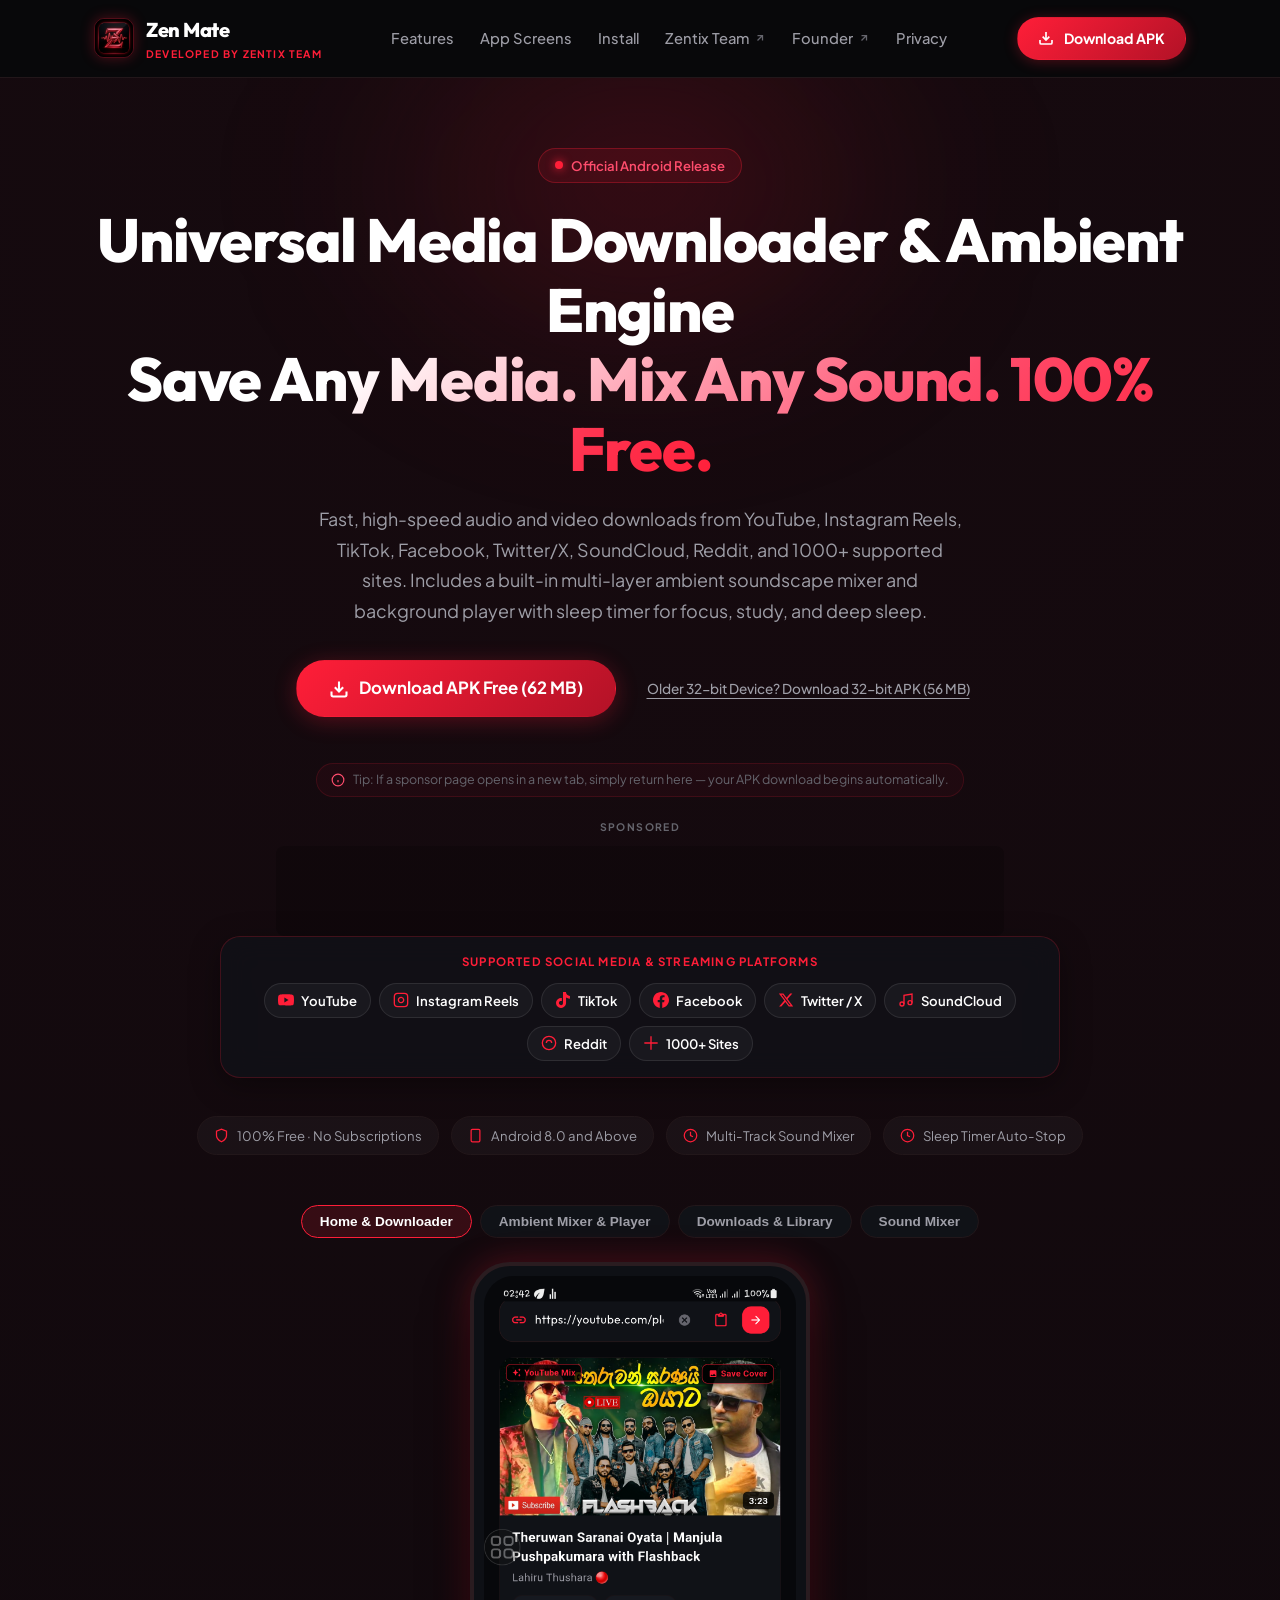
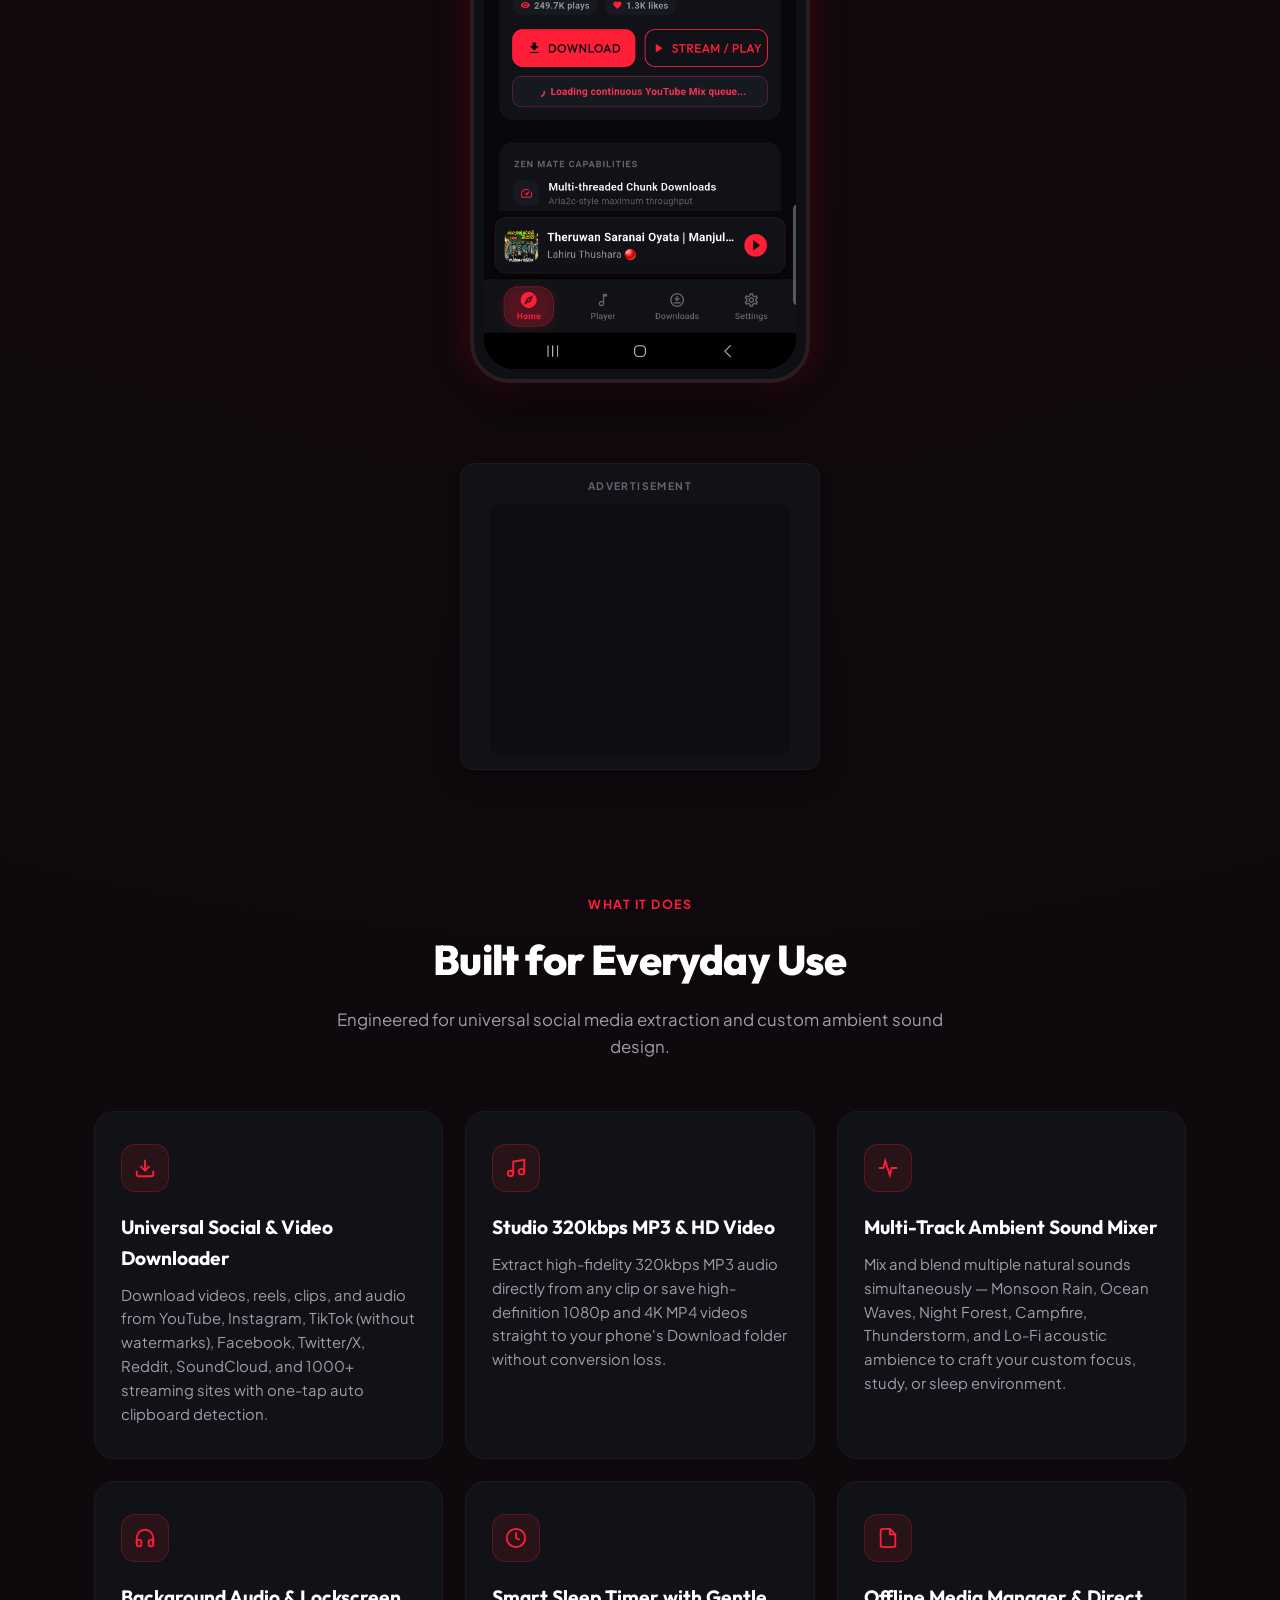
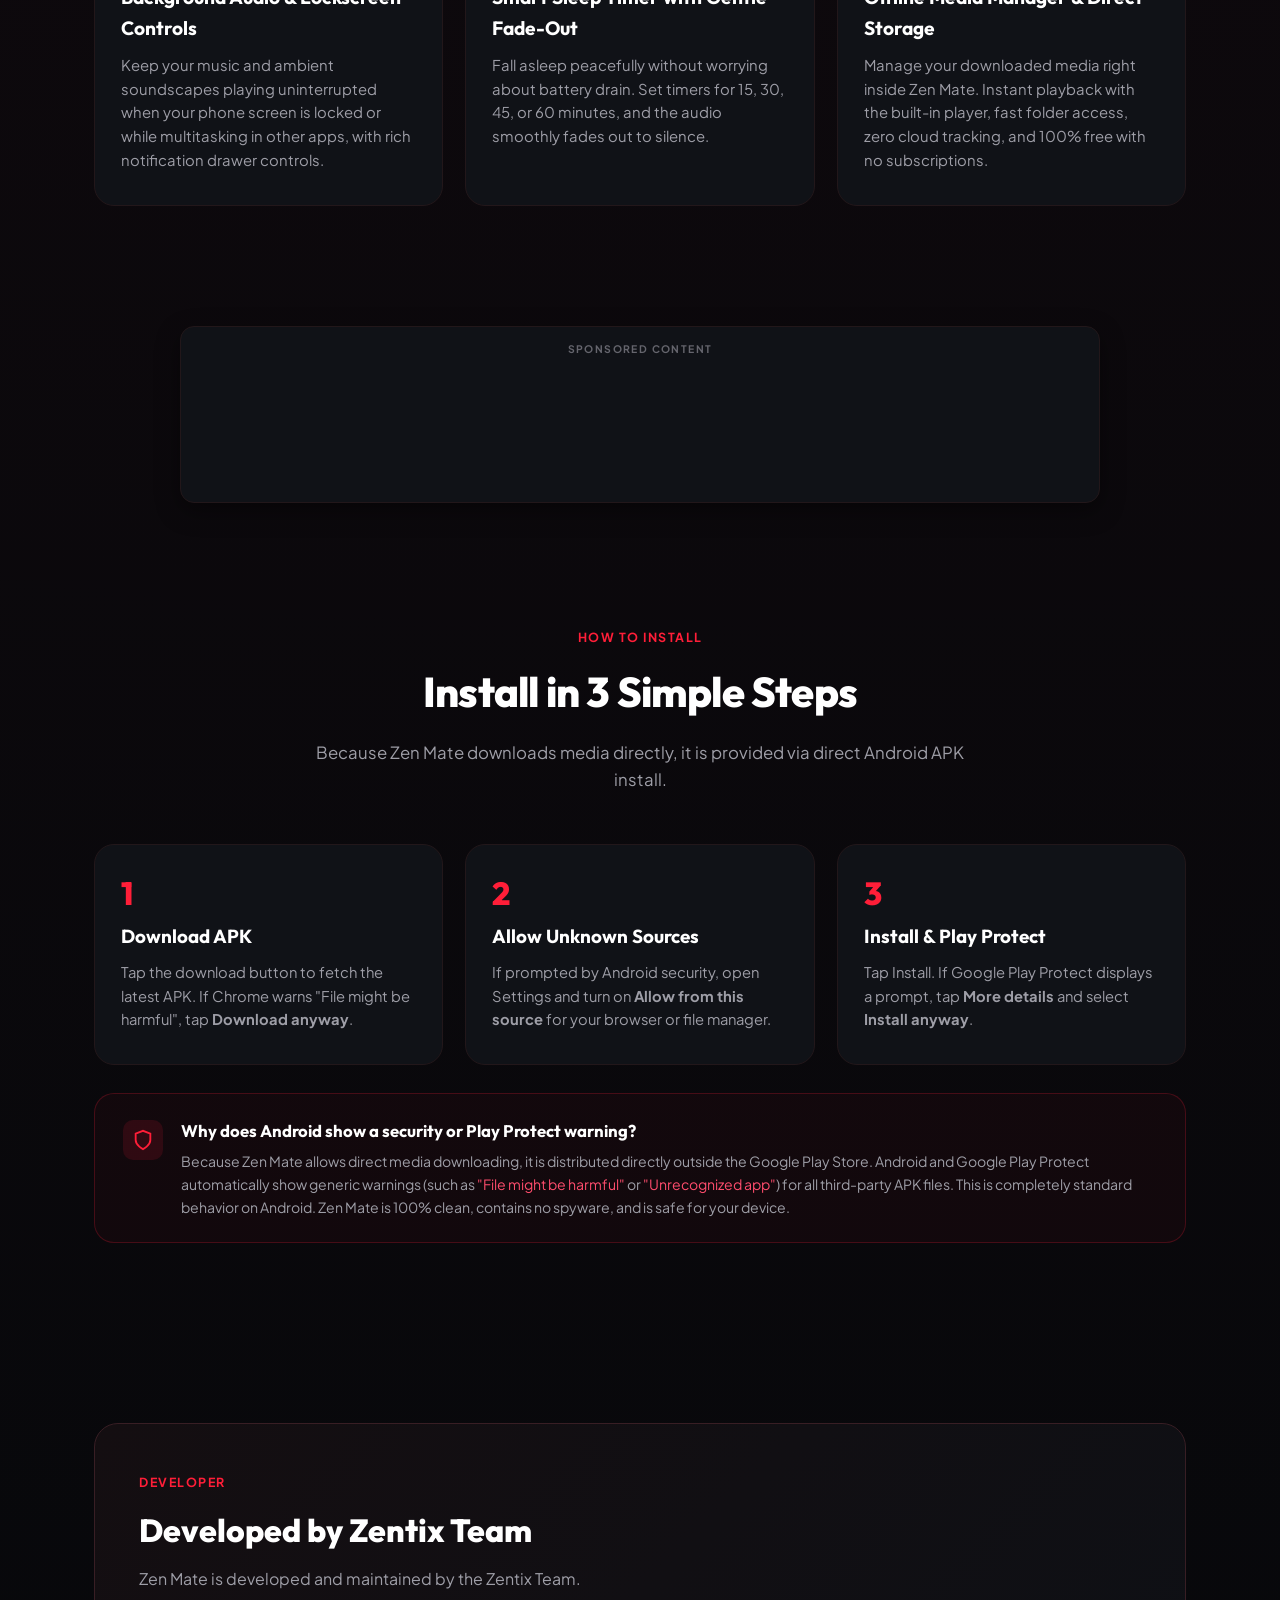
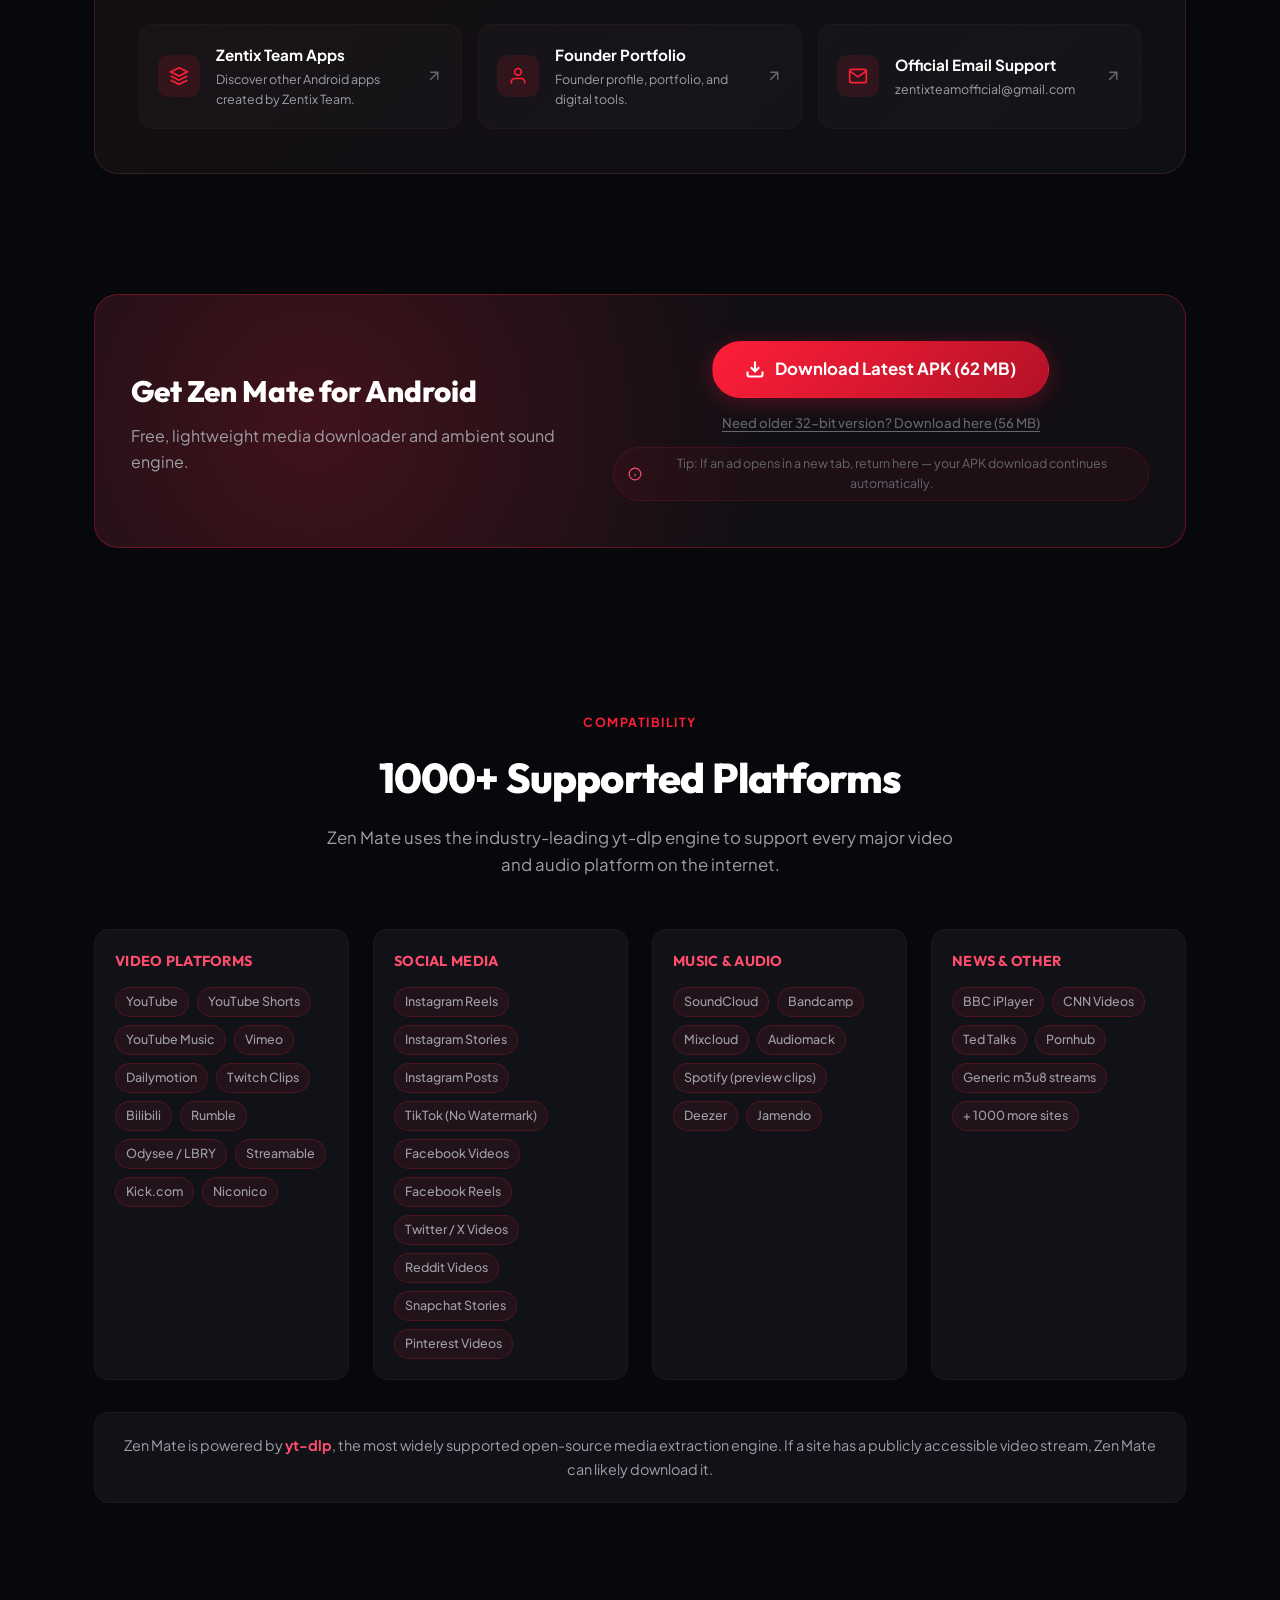
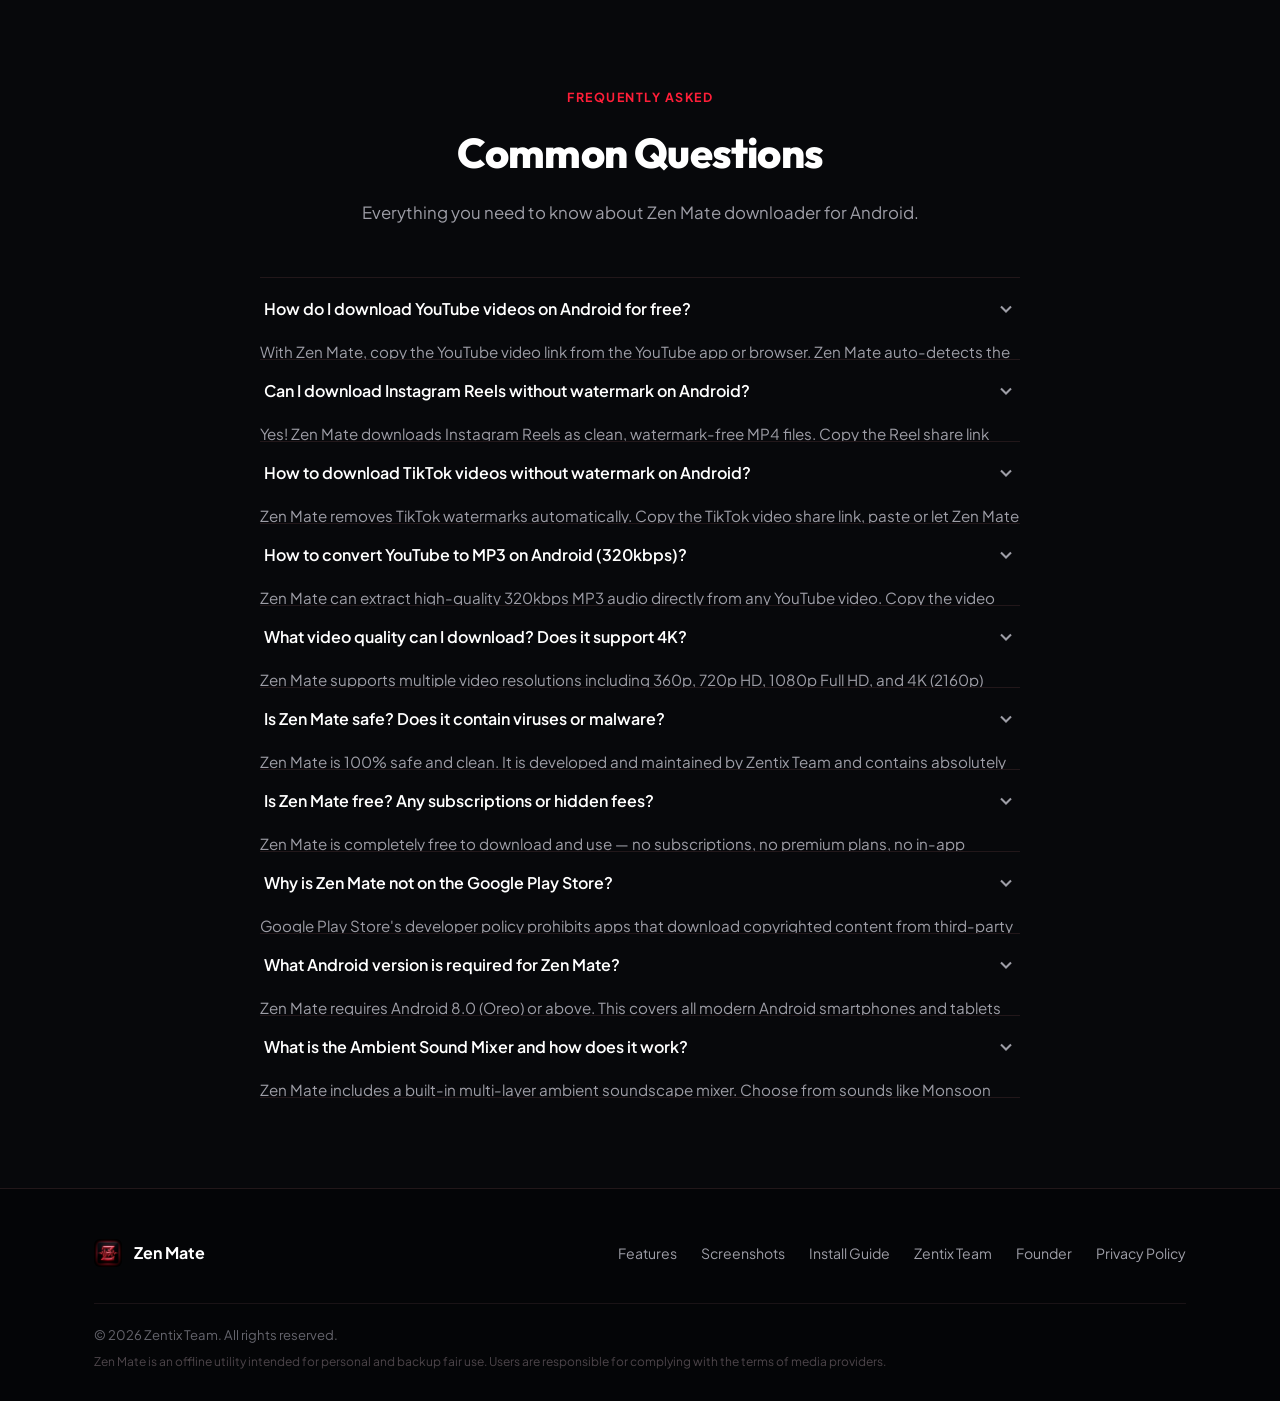
==== commit 3047eb9d: "SEO: Remove changelog, strip all emojis, enhance hidden keyword metadata and schema" ====
--- a/index.html
+++ b/index.html
@@ -8,7 +8,7 @@
   <title>Zen Mate – Universal Social Media Downloader &amp; Ambient Sound Mixer | Zentix Team</title>
   <meta name="title" content="Zen Mate – Universal Social Media Downloader &amp; Ambient Sound Mixer | Zentix Team">
   <meta name="description" content="Download high-quality 320kbps MP3 audio &amp; HD/4K videos from YouTube, Instagram Reels, TikTok, Facebook, Twitter/X, and 1000+ sites. Mix multi-layer ambient soundscapes with sleep timer. 100% Free for Android by Zentix Team.">
-  <meta name="keywords" content="Zen Mate, Zen Mate APK, Zen Mate downloader, ZenMate downloader, universal media downloader, social media downloader Android, YouTube video downloader Android free, YouTube to MP3 320kbps Android, download YouTube audio Android, Instagram Reel downloader no watermark APK, Instagram video downloader Android, TikTok downloader no watermark Android, TikTok video save Android, Facebook video downloader Android, Twitter video downloader Android, X video downloader, SoundCloud downloader Android, Reddit video downloader Android, Dailymotion downloader, Vimeo downloader Android, download any video Android free, free video downloader APK, best video downloader Android 2025, ambient sound mixer Android, white noise app Android, sleep sound app, nature sounds app Android, rain sounds Android, focus study sounds app, sleep timer app Android, background music player Android, offline media player Android, free APK download Android, Zentix Team, free Android downloader no ads, 1000 sites downloader Android">
+  <meta name="keywords" content="Zen Mate, Zen Mate APK, Zen Mate downloader, ZenMate downloader, universal media downloader, social media downloader Android, YouTube video downloader Android free, YouTube to MP3 320kbps Android, download YouTube audio Android, Instagram Reel downloader no watermark APK, Instagram video downloader Android, TikTok downloader no watermark Android, TikTok video save Android, Facebook video downloader Android, Twitter video downloader Android, X video downloader, SoundCloud downloader Android, Reddit video downloader Android, Dailymotion downloader, Vimeo downloader Android, download any video Android free, free video downloader APK, best video downloader Android 2025, best video downloader Android 2026, Snaptube alternative, Vidmate alternative, Seal APK alternative, YTDLnis alternative, NewPipe alternative, TubeMate alternative, Y2Mate APK, Threads video downloader Android, Pinterest video saver Android, CapCut video downloader, Twitch VOD downloader, Bilibili video downloader, m3u8 stream downloader Android, ambient sound mixer Android, white noise app Android, sleep sound app, nature sounds app Android, rain sounds Android, focus study sounds app, sleep timer app Android, background music player Android, offline media player Android, free APK download Android, Zentix Team, free Android downloader no ads, 1000 sites downloader Android">
   <meta name="author" content="Zentix Team">
   <meta name="robots" content="index, follow, max-image-preview:large, max-snippet:-1, max-video-preview:-1">
   <meta name="thumbnail" content="https://kaali-k.github.io/zenmate-app/app_logo.png">
@@ -92,6 +92,16 @@
         "downloadUrl": "https://github.com/kaali-k/zenmate-app/releases/latest",
         "softwareVersion": "1.0.2",
         "releaseNotes": "Bug fixes and performance improvements. Enhanced stability and smoother experience.",
+        "keywords": "Zen Mate, video downloader android, youtube to mp3 320kbps, instagram reels no watermark, tiktok no watermark, snaptube alternative, vidmate alternative, seal apk, ytdlnis alternative, ambient sounds mixer, offline player",
+        "featureList": [
+          "Universal video and audio extraction from 1000+ platforms including YouTube, Instagram Reels, TikTok, Facebook, Twitter/X, Reddit, and SoundCloud",
+          "High-definition video downloading in 1080p, 2K, 4K, and 60fps formats",
+          "Studio-quality 320kbps MP3 audio extraction directly to device storage",
+          "Clean watermark-free video downloads for Instagram Reels, TikTok, and YouTube Shorts",
+          "Multi-layered ambient sound mixer with rain, ocean, storm, campfire, and white noise",
+          "Sleep timer with gentle volume fade-out and lock screen media playback",
+          "Offline file manager with background download queue and built-in media player"
+        ],
         "author": {
           "@type": "Organization",
           "name": "Zentix Team",
@@ -682,7 +692,7 @@
 
         <div class="sites-content">
           <div class="sites-category">
-            <h3 class="sites-cat-title">🎬 Video Platforms</h3>
+            <h3 class="sites-cat-title">Video Platforms</h3>
             <div class="sites-list">
               <span class="site-tag">YouTube</span>
               <span class="site-tag">YouTube Shorts</span>
@@ -700,7 +710,7 @@
           </div>
 
           <div class="sites-category">
-            <h3 class="sites-cat-title">📱 Social Media</h3>
+            <h3 class="sites-cat-title">Social Media</h3>
             <div class="sites-list">
               <span class="site-tag">Instagram Reels</span>
               <span class="site-tag">Instagram Stories</span>
@@ -716,7 +726,7 @@
           </div>
 
           <div class="sites-category">
-            <h3 class="sites-cat-title">🎵 Music &amp; Audio</h3>
+            <h3 class="sites-cat-title">Music &amp; Audio</h3>
             <div class="sites-list">
               <span class="site-tag">SoundCloud</span>
               <span class="site-tag">Bandcamp</span>
@@ -729,7 +739,7 @@
           </div>
 
           <div class="sites-category">
-            <h3 class="sites-cat-title">📰 News &amp; Other</h3>
+            <h3 class="sites-cat-title">News &amp; Other</h3>
             <div class="sites-list">
               <span class="site-tag">BBC iPlayer</span>
               <span class="site-tag">CNN Videos</span>
@@ -745,40 +755,6 @@
       </div>
     </section>
 
-    <!-- What's New / Changelog Section -->
-    <section class="section" id="changelog">
-      <div class="container">
-        <div class="section-header">
-          <span class="section-tag">LATEST UPDATE</span>
-          <h2 class="section-title">What's New in Zen Mate</h2>
-          <p class="section-sub">Zen Mate is actively maintained and updated for the best experience.</p>
-        </div>
-
-        <div class="changelog-list">
-          <div class="changelog-card">
-            <div class="changelog-version">v1.0.2 — Latest</div>
-            <ul class="changelog-items">
-              <li>✅ Bug fixes and performance improvements</li>
-              <li>✅ Enhanced app stability and smoother overall experience</li>
-              <li>✅ Background playback reliability improvements</li>
-              <li>✅ Download queue stability fix</li>
-            </ul>
-          </div>
-          <div class="changelog-card changelog-old">
-            <div class="changelog-version">v1.0.0 — Initial Release</div>
-            <ul class="changelog-items">
-              <li>🎉 Universal downloader: YouTube, Instagram, TikTok, Facebook, Twitter/X, and 1000+ sites</li>
-              <li>🎉 320kbps MP3 audio extraction from YouTube and other platforms</li>
-              <li>🎉 Multi-track ambient soundscape mixer (Rain, Ocean, Forest, Campfire, etc.)</li>
-              <li>🎉 Background audio playback with lock screen controls</li>
-              <li>🎉 Smart sleep timer with gentle fade-out</li>
-              <li>🎉 Built-in media manager and offline player</li>
-            </ul>
-          </div>
-        </div>
-      </div>
-    </section>
-
     <!-- FAQ Section -->
     <section class="section" id="faq">
       <div class="container">
--- a/styles.css
+++ b/styles.css
@@ -1195,56 +1195,6 @@
 }
 
 /* ==========================================================================
-   Changelog Section
-   ========================================================================== */
-.changelog-list {
-  display: flex;
-  flex-direction: column;
-  gap: 20px;
-  max-width: 700px;
-  margin: 0 auto;
-}
-
-.changelog-card {
-  background: var(--bg-card);
-  border: 1px solid var(--border-focus);
-  border-left: 3px solid var(--crimson-red);
-  border-radius: var(--radius-md);
-  padding: 24px 28px;
-}
-
-.changelog-card.changelog-old {
-  border-left-color: #333;
-  opacity: 0.7;
-}
-
-.changelog-version {
-  font-family: var(--font-heading);
-  font-size: 1rem;
-  font-weight: 700;
-  color: var(--crimson-secondary);
-  margin-bottom: 14px;
-}
-
-.changelog-old .changelog-version {
-  color: var(--text-muted);
-}
-
-.changelog-items {
-  list-style: none;
-  display: flex;
-  flex-direction: column;
-  gap: 8px;
-}
-
-.changelog-items li {
-  color: var(--text-muted);
-  font-size: 0.9rem;
-  line-height: 1.6;
-  padding-left: 4px;
-}
-
-/* ==========================================================================
    FAQ Section
    ========================================================================== */
 .faq-list {
@@ -1333,10 +1283,6 @@
     font-size: 0.93rem;
     padding: 16px 4px;
   }
-
-  .changelog-card {
-    padding: 18px 20px;
-  }
-}
-
-
+}
+
+
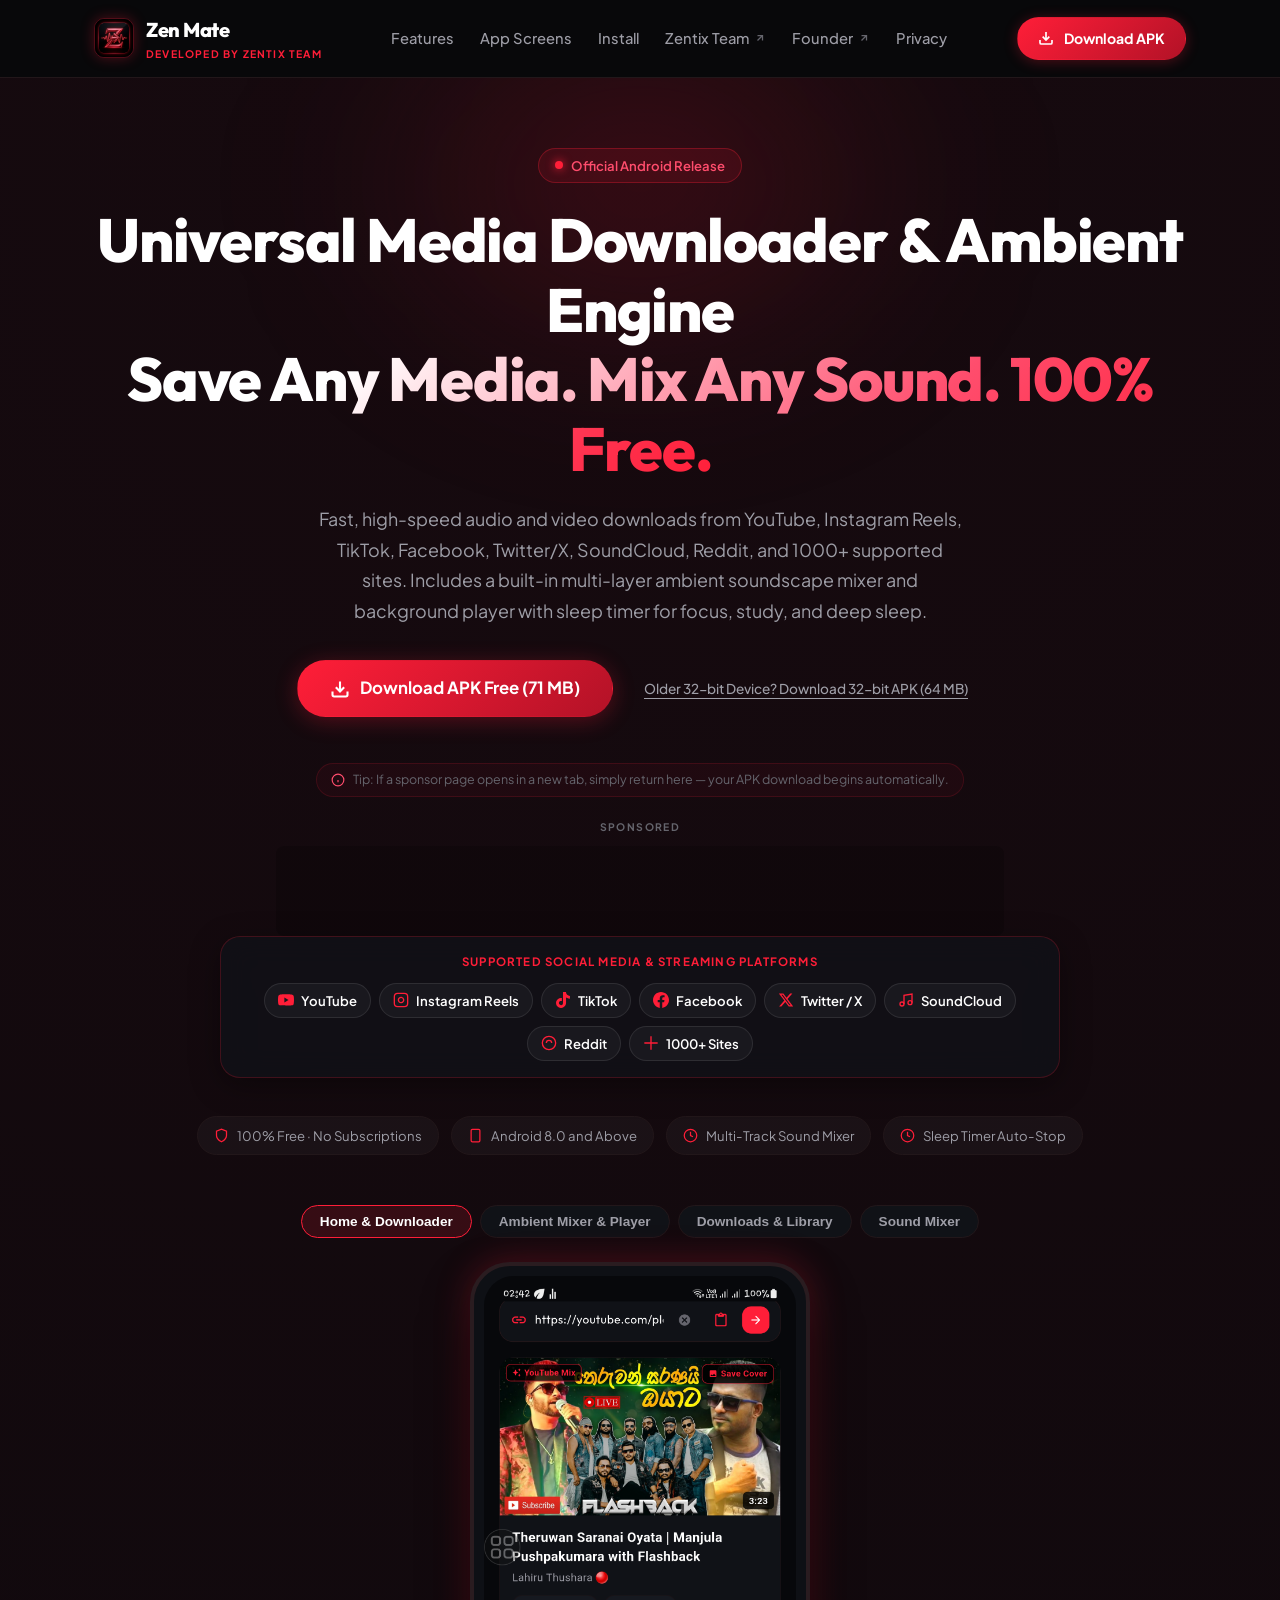
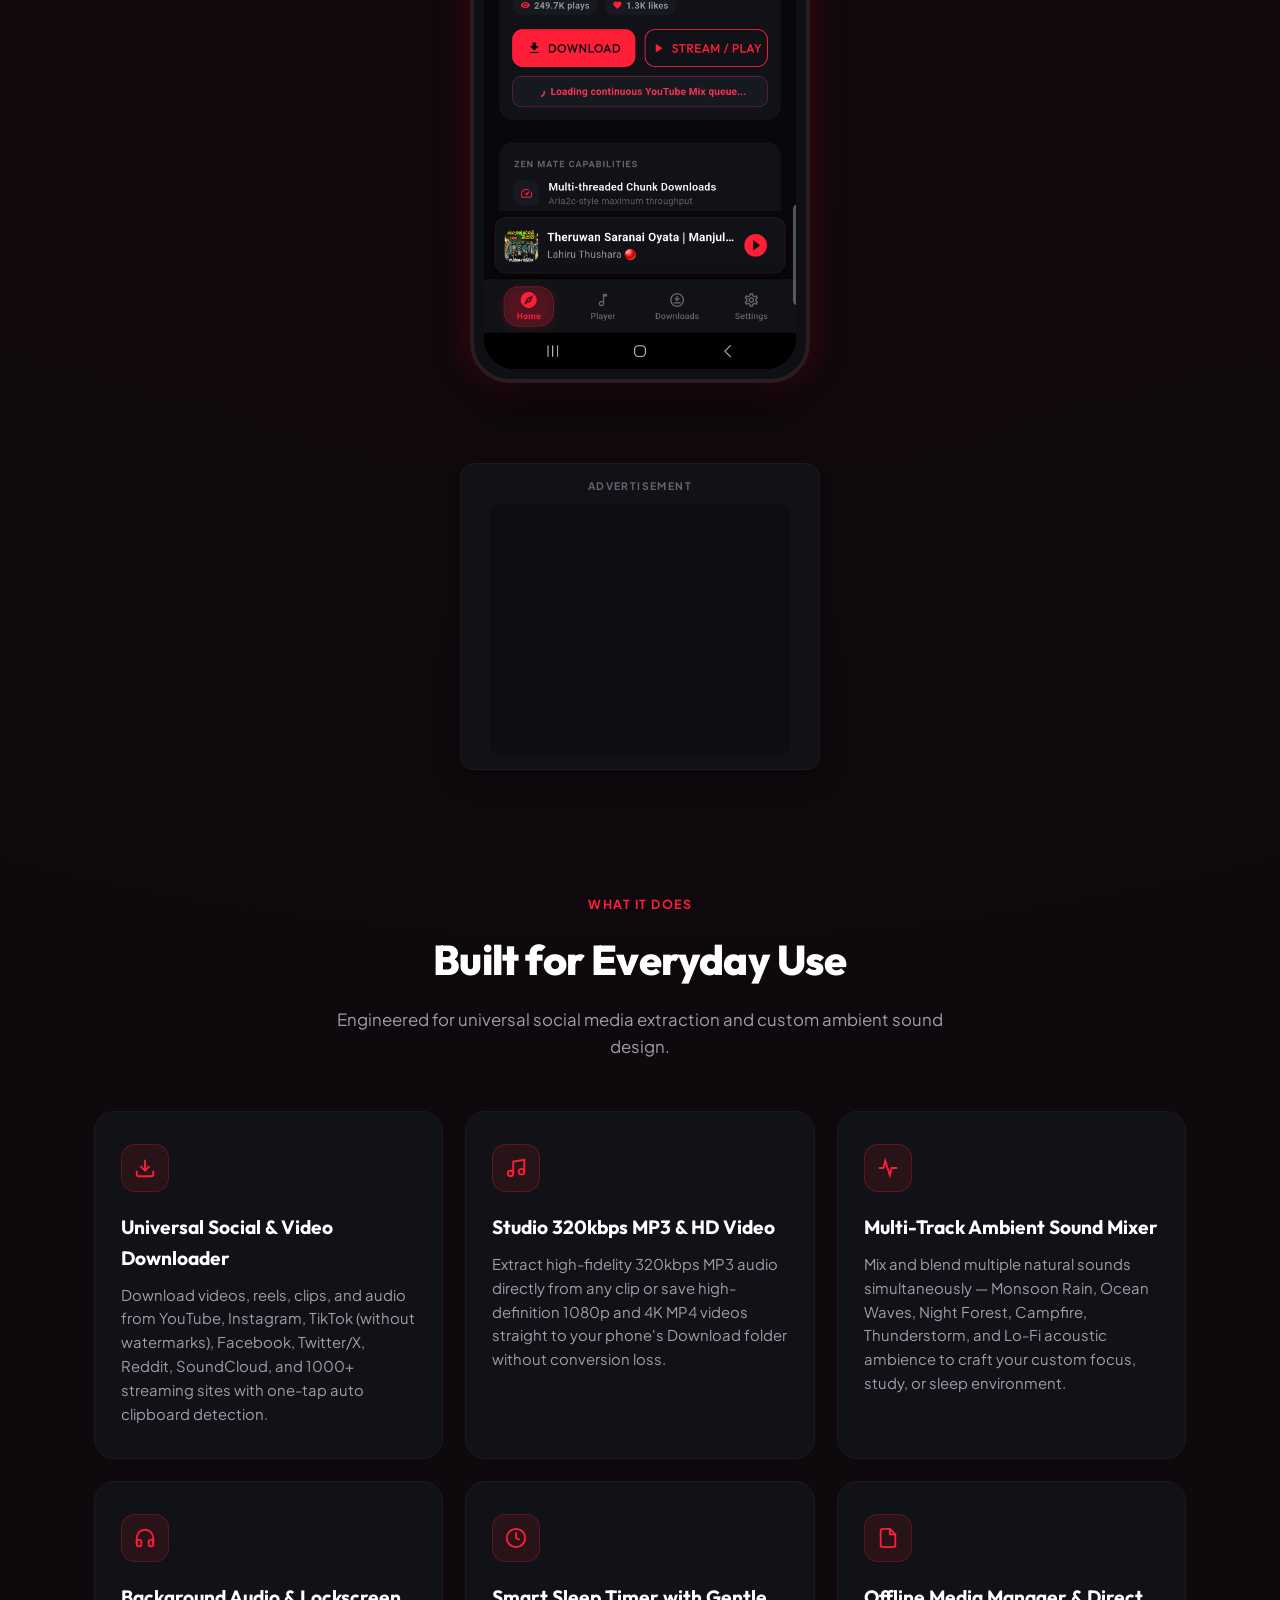
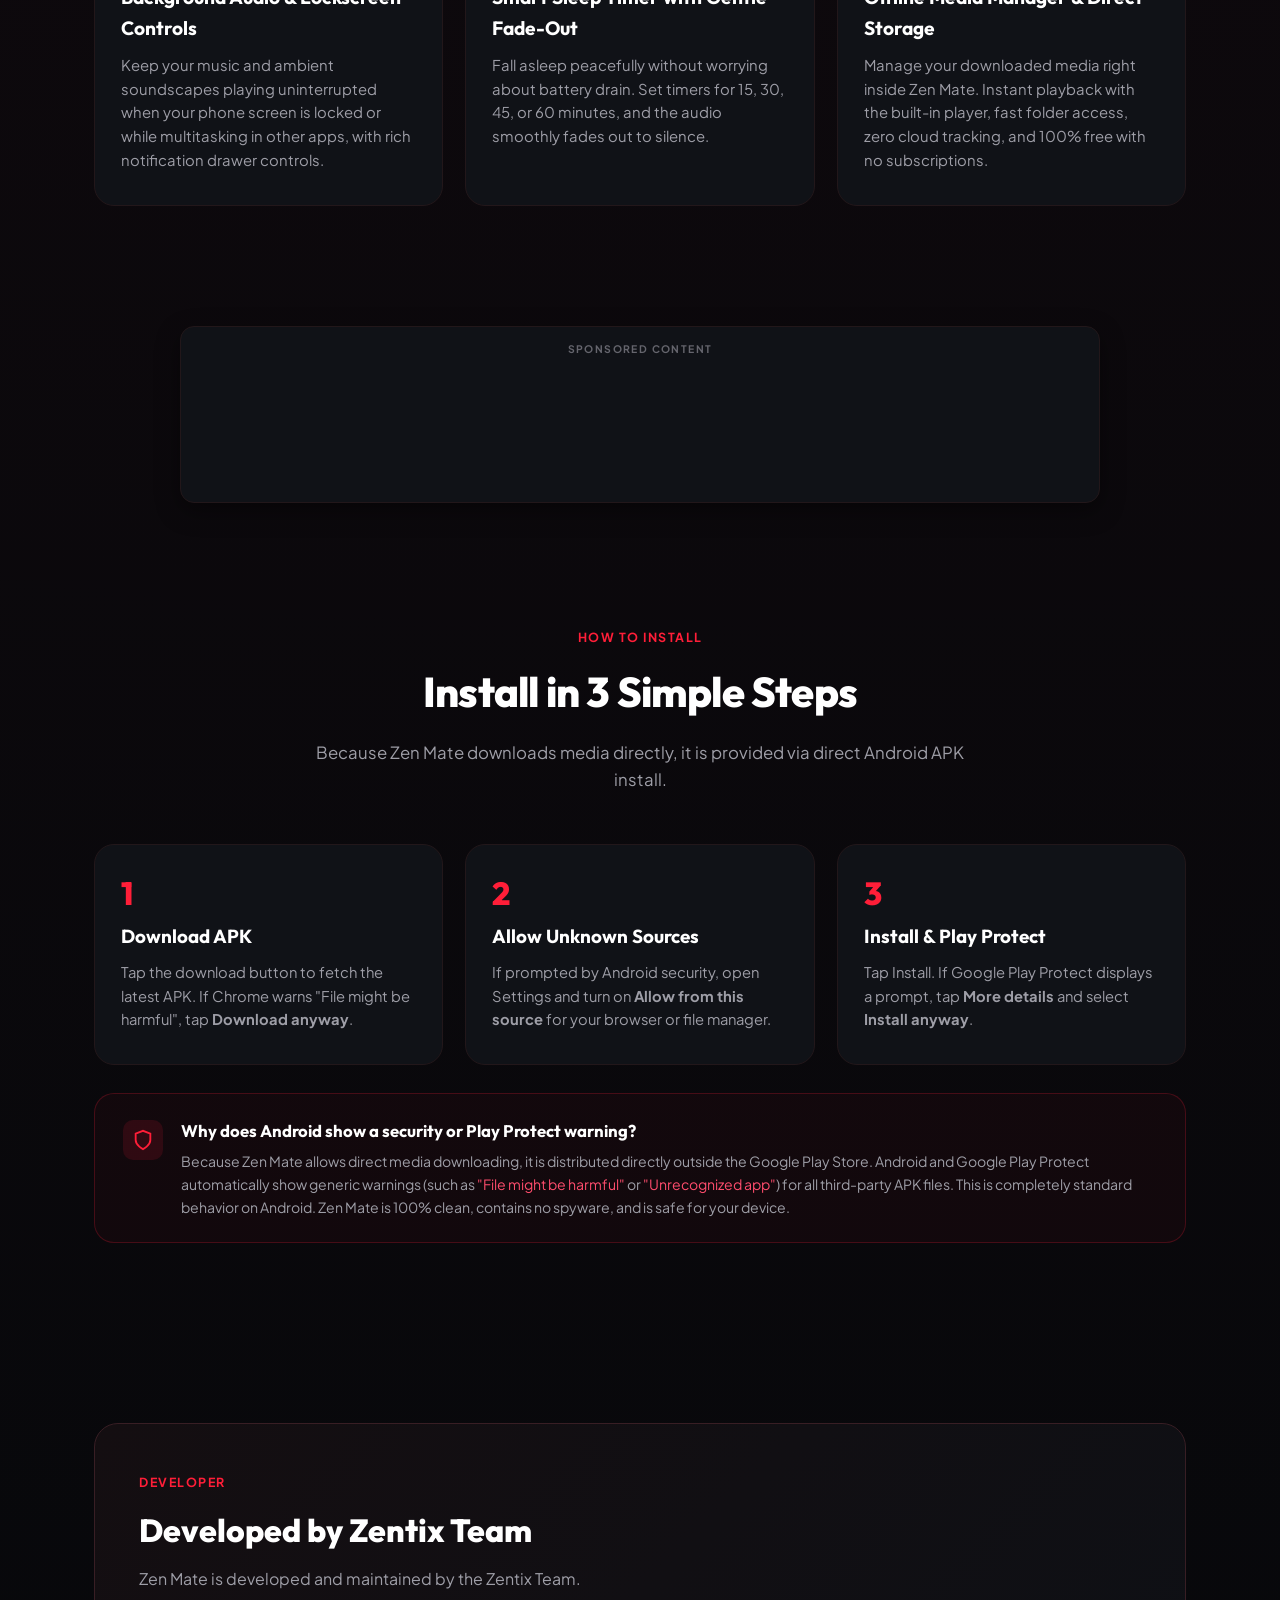
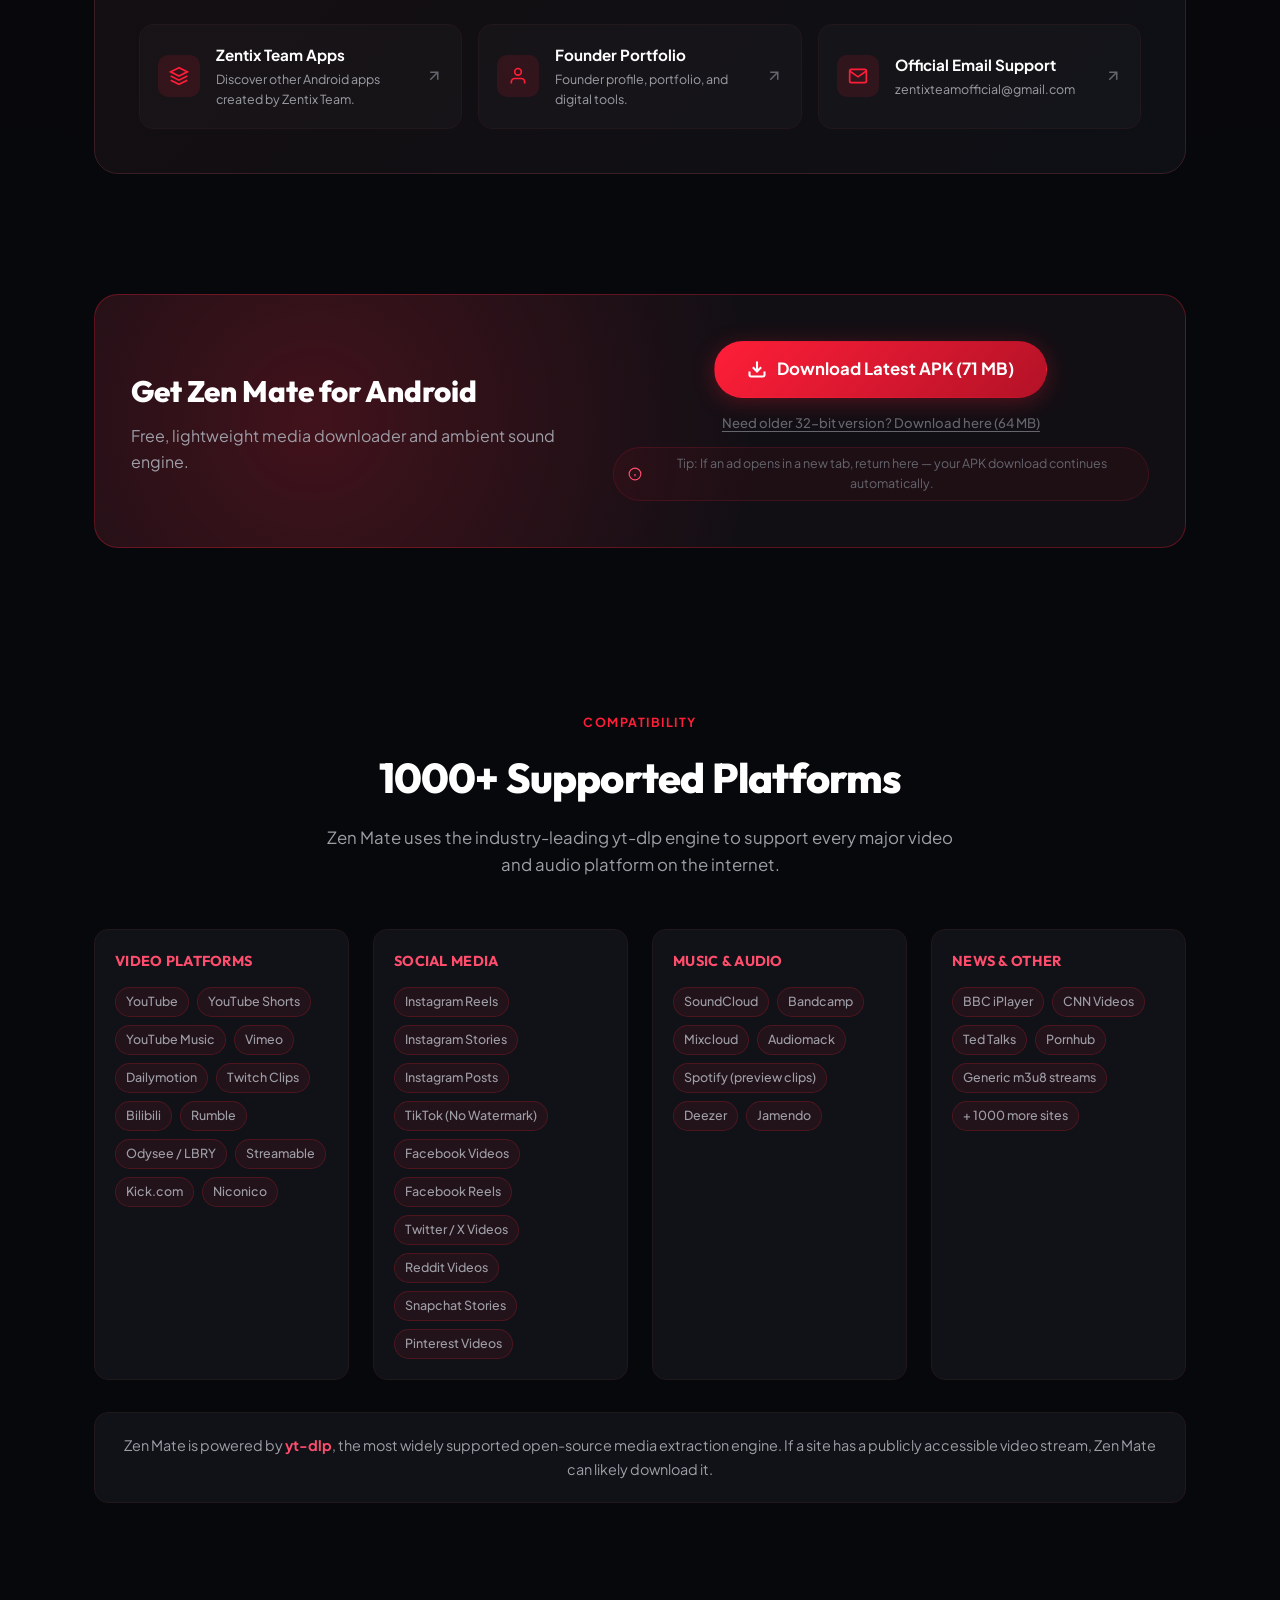
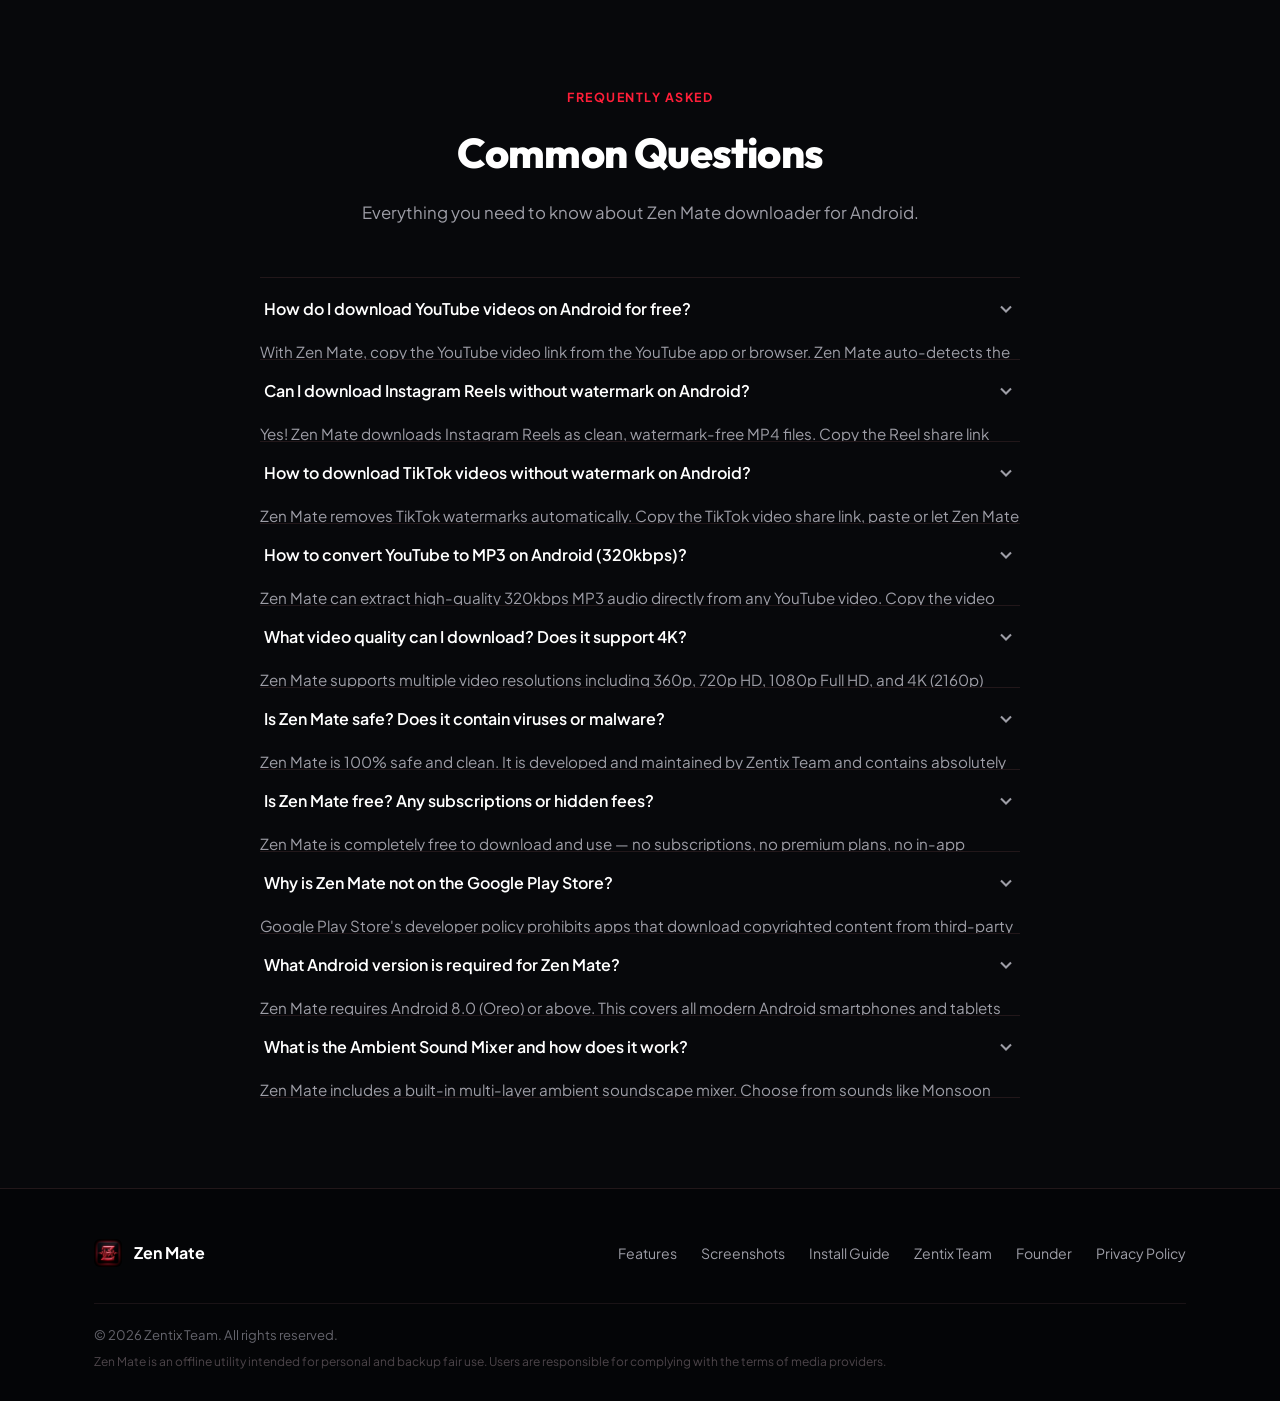
==== commit 937b4f4c: "Update APK download size labels to 71 MB (arm64) and 64 MB (32-bit)" ====
--- a/index.html
+++ b/index.html
@@ -287,10 +287,10 @@
             <svg width="20" height="20" viewBox="0 0 24 24" fill="none" stroke="currentColor" stroke-width="2.5">
               <path d="M21 15v4a2 2 0 0 1-2 2H5a2 2 0 0 1-2-2v-4M7 10l5 5 5-5M12 15V3"/>
             </svg>
-            <span>Download APK Free (62 MB)</span>
+            <span>Download APK Free (71 MB)</span>
           </a>
           <a href="https://github.com/kaali-k/zenmate-app/releases/download/v1.0.0/Zen.Mate-armeabi-v7a-release.apk" class="btn btn-secondary-subtle" data-abi="32">
-            Older 32-bit Device? Download 32-bit APK (56 MB)
+            Older 32-bit Device? Download 32-bit APK (64 MB)
           </a>
         </div>
 
@@ -668,10 +668,10 @@
               <svg width="20" height="20" viewBox="0 0 24 24" fill="none" stroke="currentColor" stroke-width="2.5">
                 <path d="M21 15v4a2 2 0 0 1-2 2H5a2 2 0 0 1-2-2v-4M7 10l5 5 5-5M12 15V3"/>
               </svg>
-              <span>Download Latest APK (62 MB)</span>
+              <span>Download Latest APK (71 MB)</span>
             </a>
             <a href="https://github.com/kaali-k/zenmate-app/releases/download/v1.0.0/Zen.Mate-armeabi-v7a-release.apk" class="btn-legacy-link" data-abi="32">
-              Need older 32-bit version? Download here (56 MB)
+              Need older 32-bit version? Download here (64 MB)
             </a>
             <div class="download-tip">
               <svg width="14" height="14" viewBox="0 0 24 24" fill="none" stroke="currentColor" stroke-width="2"><circle cx="12" cy="12" r="10"/><line x1="12" y1="16" x2="12" y2="12"/><line x1="12" y1="8" x2="12.01" y2="8"/></svg>
--- a/styles.css
+++ b/styles.css
@@ -180,6 +180,7 @@
   cursor: pointer;
   transition: var(--transition-smooth);
   border: 1px solid transparent;
+  white-space: nowrap;
 }
 
 .btn-download-nav {
@@ -1283,6 +1284,12 @@
     font-size: 0.93rem;
     padding: 16px 4px;
   }
-}
-
-
+
+  .btn {
+    padding: 8px 16px;
+    font-size: 0.84rem;
+    gap: 7px;
+  }
+}
+
+
